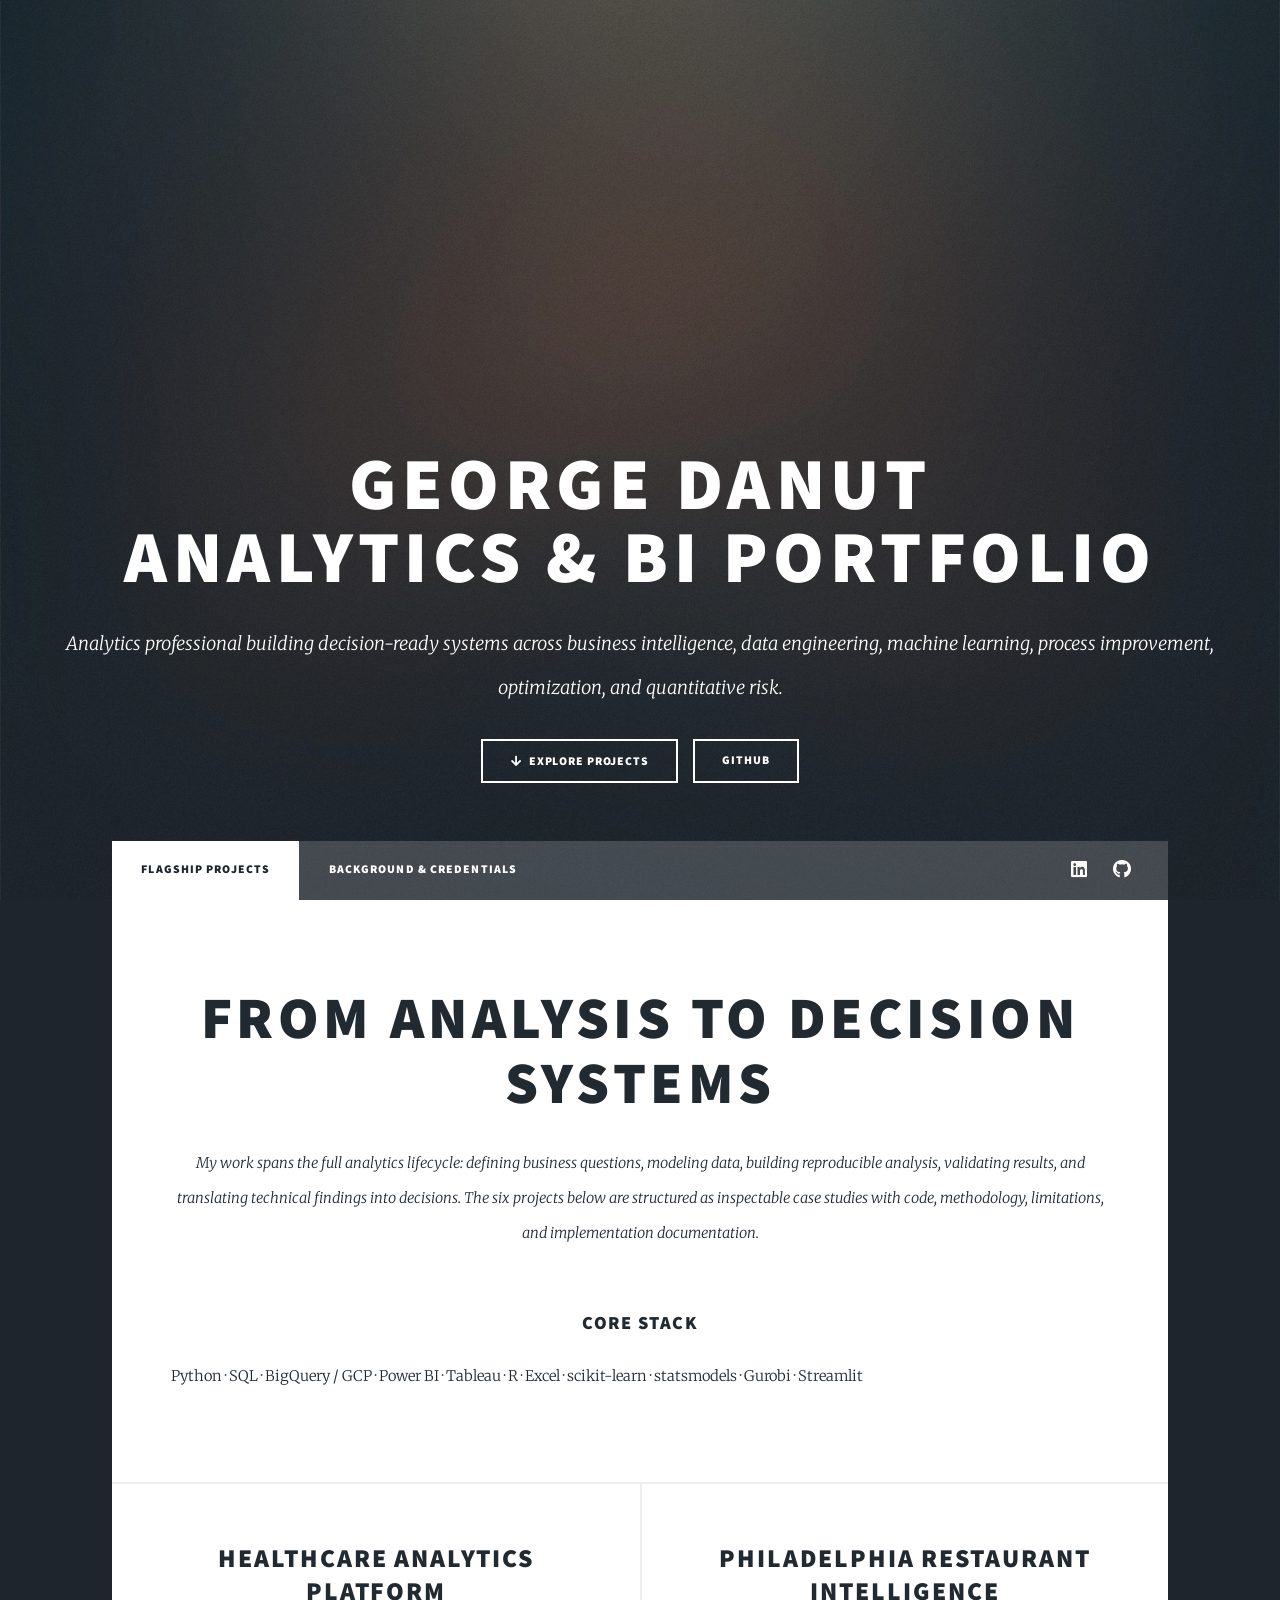
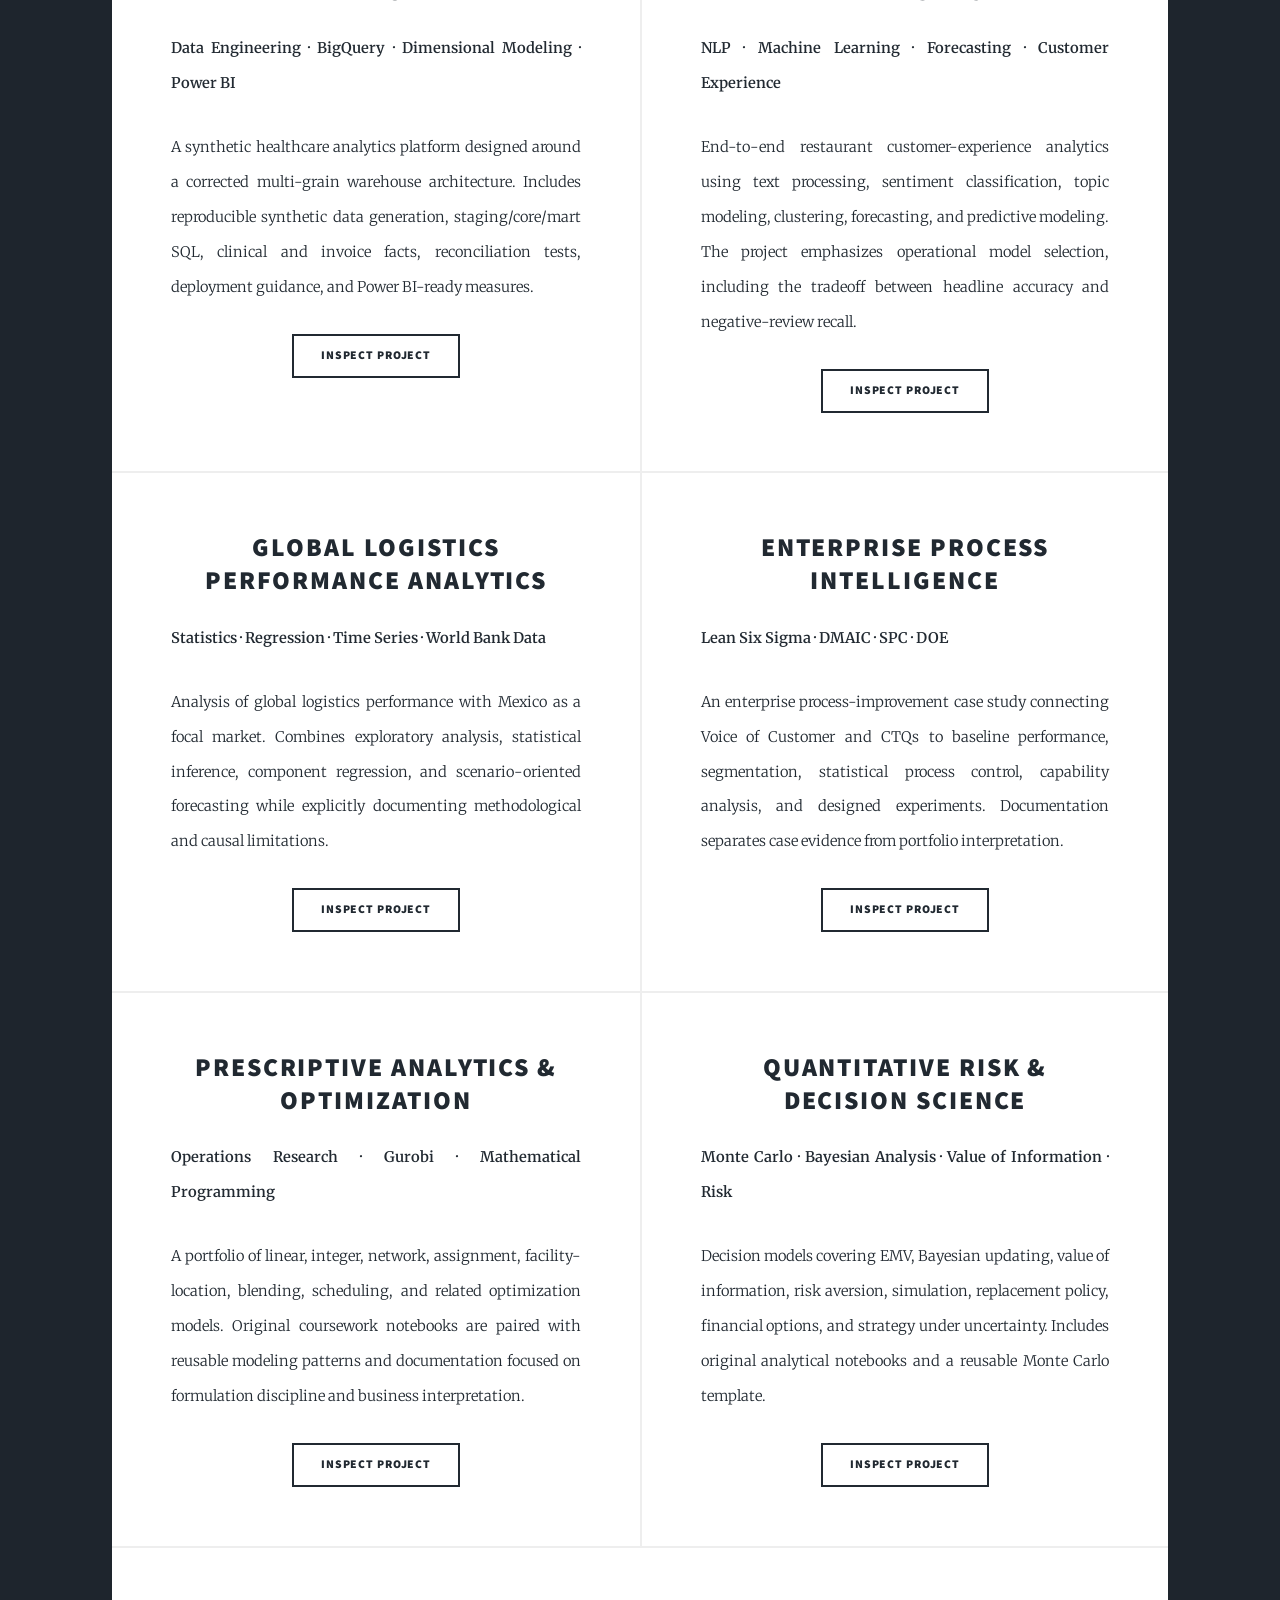
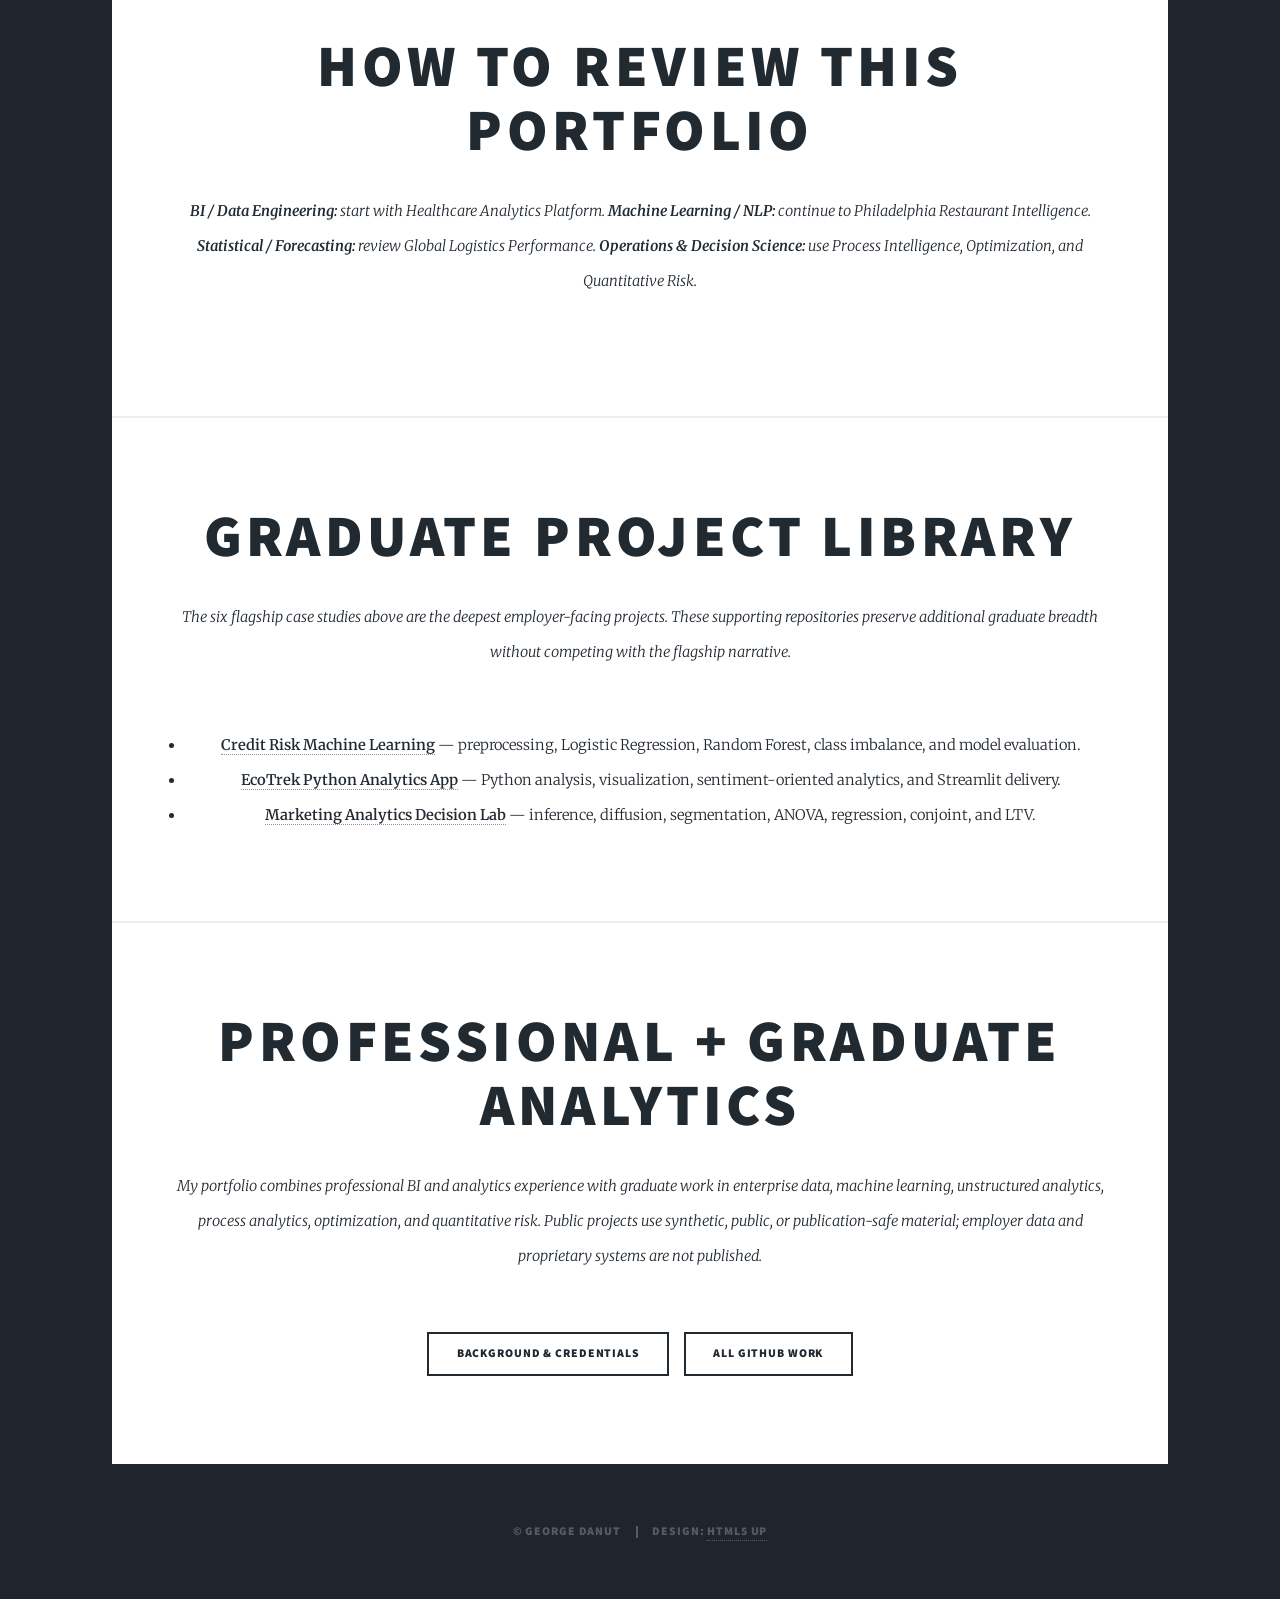
==== index.html @ 405d6ec8 "Add graduate project library" ====
<!DOCTYPE HTML>
<html>
<head>
<title>George Danut | Analytics & BI Portfolio</title>
<meta charset="utf-8" />
<meta name="viewport" content="width=device-width, initial-scale=1, user-scalable=no" />
<meta name="description" content="George Danut's analytics, business intelligence, machine learning, optimization, and decision science portfolio." />
<link rel="stylesheet" href="assets/css/main.css" />
<noscript><link rel="stylesheet" href="assets/css/noscript.css" /></noscript>
</head>
<body class="is-preload">
<div id="wrapper" class="fade-in">
<div id="intro">
<h1>George Danut<br />Analytics & BI Portfolio</h1>
<p>Analytics professional building decision-ready systems across business intelligence, data engineering, machine learning, process improvement, optimization, and quantitative risk.</p>
<ul class="actions">
<li><a href="#projects" class="button icon solid fa-arrow-down scrolly">Explore Projects</a></li>
<li><a href="https://github.com/Gdanut98" class="button">GitHub</a></li>
</ul>
</div>
<header id="header"><a href="index.html" class="logo">George Danut</a></header>
<nav id="nav">
<ul class="links">
<li class="active"><a href="index.html">Flagship Projects</a></li>
<li><a href="generic.html">Background & Credentials</a></li>
</ul>
<ul class="icons">
<li><a href="https://www.linkedin.com/in/george-danut/" class="icon brands alt fa-linkedin"><span class="label">LinkedIn</span></a></li>
<li><a href="https://github.com/Gdanut98" class="icon brands alt fa-github"><span class="label">GitHub</span></a></li>
</ul>
</nav>
<div id="main">
<article class="post featured">
<header class="major">
<h2>From Analysis to Decision Systems</h2>
<p>My work spans the full analytics lifecycle: defining business questions, modeling data, building reproducible analysis, validating results, and translating technical findings into decisions. The six projects below are structured as inspectable case studies with code, methodology, limitations, and implementation documentation.</p>
</header>
<h3>Core Stack</h3>
<p>Python · SQL · BigQuery / GCP · Power BI · Tableau · R · Excel · scikit-learn · statsmodels · Gurobi · Streamlit</p>
</article>
<section class="posts" id="projects">
<article>
<header><h2><a href="https://github.com/Gdanut98/healthcare-analytics-platform">Healthcare Analytics Platform</a></h2></header>
<p><strong>Data Engineering · BigQuery · Dimensional Modeling · Power BI</strong></p>
<p>A synthetic healthcare analytics platform designed around a corrected multi-grain warehouse architecture. Includes reproducible synthetic data generation, staging/core/mart SQL, clinical and invoice facts, reconciliation tests, deployment guidance, and Power BI-ready measures.</p>
<ul class="actions special"><li><a href="https://github.com/Gdanut98/healthcare-analytics-platform" class="button">Inspect Project</a></li></ul>
</article>
<article>
<header><h2><a href="https://github.com/Gdanut98/philadelphia-restaurant-intelligence">Philadelphia Restaurant Intelligence</a></h2></header>
<p><strong>NLP · Machine Learning · Forecasting · Customer Experience</strong></p>
<p>End-to-end restaurant customer-experience analytics using text processing, sentiment classification, topic modeling, clustering, forecasting, and predictive modeling. The project emphasizes operational model selection, including the tradeoff between headline accuracy and negative-review recall.</p>
<ul class="actions special"><li><a href="https://github.com/Gdanut98/philadelphia-restaurant-intelligence" class="button">Inspect Project</a></li></ul>
</article>
<article>
<header><h2><a href="https://github.com/Gdanut98/global-logistics-performance-analytics">Global Logistics Performance Analytics</a></h2></header>
<p><strong>Statistics · Regression · Time Series · World Bank Data</strong></p>
<p>Analysis of global logistics performance with Mexico as a focal market. Combines exploratory analysis, statistical inference, component regression, and scenario-oriented forecasting while explicitly documenting methodological and causal limitations.</p>
<ul class="actions special"><li><a href="https://github.com/Gdanut98/global-logistics-performance-analytics" class="button">Inspect Project</a></li></ul>
</article>
<article>
<header><h2><a href="https://github.com/Gdanut98/enterprise-process-intelligence">Enterprise Process Intelligence</a></h2></header>
<p><strong>Lean Six Sigma · DMAIC · SPC · DOE</strong></p>
<p>An enterprise process-improvement case study connecting Voice of Customer and CTQs to baseline performance, segmentation, statistical process control, capability analysis, and designed experiments. Documentation separates case evidence from portfolio interpretation.</p>
<ul class="actions special"><li><a href="https://github.com/Gdanut98/enterprise-process-intelligence" class="button">Inspect Project</a></li></ul>
</article>
<article>
<header><h2><a href="https://github.com/Gdanut98/prescriptive-analytics-optimization">Prescriptive Analytics & Optimization</a></h2></header>
<p><strong>Operations Research · Gurobi · Mathematical Programming</strong></p>
<p>A portfolio of linear, integer, network, assignment, facility-location, blending, scheduling, and related optimization models. Original coursework notebooks are paired with reusable modeling patterns and documentation focused on formulation discipline and business interpretation.</p>
<ul class="actions special"><li><a href="https://github.com/Gdanut98/prescriptive-analytics-optimization" class="button">Inspect Project</a></li></ul>
</article>
<article>
<header><h2><a href="https://github.com/Gdanut98/quantitative-risk-decision-science">Quantitative Risk & Decision Science</a></h2></header>
<p><strong>Monte Carlo · Bayesian Analysis · Value of Information · Risk</strong></p>
<p>Decision models covering EMV, Bayesian updating, value of information, risk aversion, simulation, replacement policy, financial options, and strategy under uncertainty. Includes original analytical notebooks and a reusable Monte Carlo template.</p>
<ul class="actions special"><li><a href="https://github.com/Gdanut98/quantitative-risk-decision-science" class="button">Inspect Project</a></li></ul>
</article>
</section>
<article class="post featured">
<header class="major"><h2>How to Review This Portfolio</h2>
<p><strong>BI / Data Engineering:</strong> start with Healthcare Analytics Platform. <strong>Machine Learning / NLP:</strong> continue to Philadelphia Restaurant Intelligence. <strong>Statistical / Forecasting:</strong> review Global Logistics Performance. <strong>Operations & Decision Science:</strong> use Process Intelligence, Optimization, and Quantitative Risk.</p></header>
</article>
<article class="post featured">
<header class="major"><h2>Graduate Project Library</h2>
<p>The six flagship case studies above are the deepest employer-facing projects. These supporting repositories preserve additional graduate breadth without competing with the flagship narrative.</p></header>
<ul>
<li><strong><a href="https://github.com/Gdanut98/credit-risk-machine-learning">Credit Risk Machine Learning</a></strong> — preprocessing, Logistic Regression, Random Forest, class imbalance, and model evaluation.</li>
<li><strong><a href="https://github.com/Gdanut98/ecotrek-python-analytics-app">EcoTrek Python Analytics App</a></strong> — Python analysis, visualization, sentiment-oriented analytics, and Streamlit delivery.</li>
<li><strong><a href="https://github.com/Gdanut98/marketing-analytics-decision-lab">Marketing Analytics Decision Lab</a></strong> — inference, diffusion, segmentation, ANOVA, regression, conjoint, and LTV.</li>
</ul>
</article>
<article class="post featured">
<header class="major"><h2>Professional + Graduate Analytics</h2>
<p>My portfolio combines professional BI and analytics experience with graduate work in enterprise data, machine learning, unstructured analytics, process analytics, optimization, and quantitative risk. Public projects use synthetic, public, or publication-safe material; employer data and proprietary systems are not published.</p></header>
<ul class="actions special">
<li><a href="generic.html" class="button">Background & Credentials</a></li>
<li><a href="https://github.com/Gdanut98" class="button">All GitHub Work</a></li>
</ul>
</article>
</div>
<div id="copyright"><ul><li>&copy; George Danut</li><li>Design: <a href="https://html5up.net">HTML5 UP</a></li></ul></div>
</div>
<script src="assets/js/jquery.min.js"></script>
<script src="assets/js/jquery.scrollex.min.js"></script>
<script src="assets/js/jquery.scrolly.min.js"></script>
<script src="assets/js/browser.min.js"></script>
<script src="assets/js/breakpoints.min.js"></script>
<script src="assets/js/util.js"></script>
<script src="assets/js/main.js"></script>
</body>
</html>
---- assets/css/main.css ----
@import url(fontawesome-all.min.css);
@import url("https://fonts.googleapis.com/css?family=Merriweather:300,700,300italic,700italic|Source+Sans+Pro:900");

/*
	Massively by HTML5 UP
	html5up.net | @ajlkn
	Free for personal and commercial use under the CCA 3.0 license (html5up.net/license)
*/

html, body, div, span, applet, object,
iframe, h1, h2, h3, h4, h5, h6, p, blockquote,
pre, a, abbr, acronym, address, big, cite,
code, del, dfn, em, img, ins, kbd, q, s, samp,
small, strike, strong, sub, sup, tt, var, b,
u, i, center, dl, dt, dd, ol, ul, li, fieldset,
form, label, legend, table, caption, tbody,
tfoot, thead, tr, th, td, article, aside,
canvas, details, embed, figure, figcaption,
footer, header, hgroup, menu, nav, output, ruby,
section, summary, time, mark, audio, video {
	margin: 0;
	padding: 0;
	border: 0;
	font-size: 100%;
	font: inherit;
	vertical-align: baseline;}

article, aside, details, figcaption, figure,
footer, header, hgroup, menu, nav, section {
	display: block;}

body {
	line-height: 1;
}

ol, ul {
	list-style: none;
}

blockquote, q {
	quotes: none;
}

	blockquote:before, blockquote:after, q:before, q:after {
		content: '';
		content: none;
	}

table {
	border-collapse: collapse;
	border-spacing: 0;
}

body {
	-webkit-text-size-adjust: none;
}

mark {
	background-color: transparent;
	color: inherit;
}

input::-moz-focus-inner {
	border: 0;
	padding: 0;
}

input, select, textarea {
	-moz-appearance: none;
	-webkit-appearance: none;
	-ms-appearance: none;
	appearance: none;
}

/* Basic */

	@-ms-viewport {
		width: device-width;
	}

	body {
		-ms-overflow-style: scrollbar;
	}

	@media screen and (max-width: 480px) {

		html, body {
			min-width: 320px;
		}

	}

	html {
		box-sizing: border-box;
	}

	*, *:before, *:after {
		box-sizing: inherit;
	}

	body {
		background-color: #1e252d;
	}

		body.is-preload *, body.is-preload *:before, body.is-preload *:after {
			-moz-animation: none !important;
			-webkit-animation: none !important;
			-ms-animation: none !important;
			animation: none !important;
			-moz-transition: none !important;
			-webkit-transition: none !important;
			-ms-transition: none !important;
			transition: none !important;
		}

/* Type */

	html {
		font-size: 16pt;
	}

		@media screen and (max-width: 1680px) {

			html {
				font-size: 12pt;
			}

		}

		@media screen and (max-width: 1280px) {

			html {
				font-size: 11pt;
			}

		}

		@media screen and (max-width: 360px) {

			html {
				font-size: 10pt;
			}

		}

	body {
		color: #212931;
	}

	body, input, select, textarea {
		font-family: "Merriweather", Georgia, serif;
		font-weight: 300;
		font-size: 1rem;
		line-height: 2.375;
	}

	a {
		-moz-transition: color 0.2s ease-in-out, background-color 0.2s ease-in-out, border-color 0.2s ease-in-out, box-shadow 0.2s ease-in-out;
		-webkit-transition: color 0.2s ease-in-out, background-color 0.2s ease-in-out, border-color 0.2s ease-in-out, box-shadow 0.2s ease-in-out;
		-ms-transition: color 0.2s ease-in-out, background-color 0.2s ease-in-out, border-color 0.2s ease-in-out, box-shadow 0.2s ease-in-out;
		transition: color 0.2s ease-in-out, background-color 0.2s ease-in-out, border-color 0.2s ease-in-out, box-shadow 0.2s ease-in-out;
		border-bottom: dotted 1px;
		text-decoration: none;
	}

		a:hover {
			border-bottom-color: transparent;
		}

	strong, b {
		font-weight: 600;
	}

	em, i {
		font-style: italic;
	}

	p {
		text-align: justify;
		margin: 0 0 2rem 0;
	}

	h1, h2, h3, h4, h5, h6 {
		font-family: "Source Sans Pro", Helvetica, sans-serif;
		font-weight: 900;
		line-height: 1.5;
		letter-spacing: 0.075em;
		text-transform: uppercase;
		margin: 0 0 1rem 0;
	}

		h1 a, h2 a, h3 a, h4 a, h5 a, h6 a {
			border-bottom: 0;
			color: inherit;
			text-decoration: none;
		}

	h1 {
		font-size: 4rem;
		line-height: 1.1;
		margin: 0 0 2rem 0;
	}

	h2 {
		font-size: 1.75rem;
		line-height: 1.3;
		margin: 0 0 1.5rem 0;
	}

	h3 {
		font-size: 1.25rem;
		margin: 0 0 1.5rem 0;
	}

	h4 {
		font-size: 1rem;
	}

	h5 {
		font-size: 0.9rem;
	}

	h6 {
		font-size: 0.8rem;
	}

	sub {
		font-size: 0.8rem;
		position: relative;
		top: 0.5rem;
	}

	sup {
		font-size: 0.8rem;
		position: relative;
		top: -0.5rem;
	}

	blockquote {
		border-left: solid 4px;
		font-style: italic;
		margin: 0 0 2rem 0;
		padding: 0.5rem 0 0.5rem 2rem;
	}

	code {
		border: solid 2px;
		font-family: "Courier New", monospace;
		font-size: 0.9rem;
		margin: 0 0.25rem;
		padding: 0.25rem 0.65rem;
	}

	pre {
		-webkit-overflow-scrolling: touch;
		font-family: "Courier New", monospace;
		font-size: 0.9rem;
		margin: 0 0 2rem 0;
	}

		pre code {
			display: block;
			line-height: 1.75;
			padding: 1rem 1.5rem;
			overflow-x: auto;
		}

	hr {
		border: 0;
		border-bottom: solid 2px;
		margin: 3rem 0;
	}

		hr.major {
			margin: 5rem 0;
		}

	.align-left {
		text-align: left;
	}

	.align-center {
		text-align: center;
	}

	.align-right {
		text-align: right;
	}

	input, select, textarea {
		color: #212931;
	}

	a {
		color: #212931;
		border-bottom-color: rgba(33, 41, 49, 0.5);
	}

		a:hover {
			border-bottom-color: transparent;
			color: #18bfef !important;
		}

	strong, b {
		color: #212931;
	}

	h1, h2, h3, h4, h5, h6 {
		color: #212931;
	}

	blockquote {
		border-left-color: #eeeeee;
	}

	code {
		background: rgba(220, 220, 220, 0.25);
		border-color: #eeeeee;
	}

	hr {
		border-bottom-color: #eeeeee;
	}

/* Row */

	.row {
		display: flex;
		flex-wrap: wrap;
		box-sizing: border-box;
		align-items: stretch;
	}

		.row > * {
			box-sizing: border-box;
		}

		.row.gtr-uniform > * > :last-child {
			margin-bottom: 0;
		}

		.row.aln-left {
			justify-content: flex-start;
		}

		.row.aln-center {
			justify-content: center;
		}

		.row.aln-right {
			justify-content: flex-end;
		}

		.row.aln-top {
			align-items: flex-start;
		}

		.row.aln-middle {
			align-items: center;
		}

		.row.aln-bottom {
			align-items: flex-end;
		}

		.row > .imp {
			order: -1;
		}

		.row > .col-1 {
			width: 8.33333%;
		}

		.row > .off-1 {
			margin-left: 8.33333%;
		}

		.row > .col-2 {
			width: 16.66667%;
		}

		.row > .off-2 {
			margin-left: 16.66667%;
		}

		.row > .col-3 {
			width: 25%;
		}

		.row > .off-3 {
			margin-left: 25%;
		}

		.row > .col-4 {
			width: 33.33333%;
		}

		.row > .off-4 {
			margin-left: 33.33333%;
		}

		.row > .col-5 {
			width: 41.66667%;
		}

		.row > .off-5 {
			margin-left: 41.66667%;
		}

		.row > .col-6 {
			width: 50%;
		}

		.row > .off-6 {
			margin-left: 50%;
		}

		.row > .col-7 {
			width: 58.33333%;
		}

		.row > .off-7 {
			margin-left: 58.33333%;
		}

		.row > .col-8 {
			width: 66.66667%;
		}

		.row > .off-8 {
			margin-left: 66.66667%;
		}

		.row > .col-9 {
			width: 75%;
		}

		.row > .off-9 {
			margin-left: 75%;
		}

		.row > .col-10 {
			width: 83.33333%;
		}

		.row > .off-10 {
			margin-left: 83.33333%;
		}

		.row > .col-11 {
			width: 91.66667%;
		}

		.row > .off-11 {
			margin-left: 91.66667%;
		}

		.row > .col-12 {
			width: 100%;
		}

		.row > .off-12 {
			margin-left: 100%;
		}

		.row.gtr-0 {
			margin-top: 0;
			margin-left: 0rem;
		}

			.row.gtr-0 > * {
				padding: 0 0 0 0rem;
			}

			.row.gtr-0.gtr-uniform {
				margin-top: 0rem;
			}

				.row.gtr-0.gtr-uniform > * {
					padding-top: 0rem;
				}

		.row.gtr-25 {
			margin-top: 0;
			margin-left: -0.375rem;
		}

			.row.gtr-25 > * {
				padding: 0 0 0 0.375rem;
			}

			.row.gtr-25.gtr-uniform {
				margin-top: -0.375rem;
			}

				.row.gtr-25.gtr-uniform > * {
					padding-top: 0.375rem;
				}

		.row.gtr-50 {
			margin-top: 0;
			margin-left: -0.75rem;
		}

			.row.gtr-50 > * {
				padding: 0 0 0 0.75rem;
			}

			.row.gtr-50.gtr-uniform {
				margin-top: -0.75rem;
			}

				.row.gtr-50.gtr-uniform > * {
					padding-top: 0.75rem;
				}

		.row {
			margin-top: 0;
			margin-left: -1.5rem;
		}

			.row > * {
				padding: 0 0 0 1.5rem;
			}

			.row.gtr-uniform {
				margin-top: -1.5rem;
			}

				.row.gtr-uniform > * {
					padding-top: 1.5rem;
				}

		.row.gtr-150 {
			margin-top: 0;
			margin-left: -2.25rem;
		}

			.row.gtr-150 > * {
				padding: 0 0 0 2.25rem;
			}

			.row.gtr-150.gtr-uniform {
				margin-top: -2.25rem;
			}

				.row.gtr-150.gtr-uniform > * {
					padding-top: 2.25rem;
				}

		.row.gtr-200 {
			margin-top: 0;
			margin-left: -3rem;
		}

			.row.gtr-200 > * {
				padding: 0 0 0 3rem;
			}

			.row.gtr-200.gtr-uniform {
				margin-top: -3rem;
			}

				.row.gtr-200.gtr-uniform > * {
					padding-top: 3rem;
				}

		@media screen and (max-width: 1680px) {

			.row {
				display: flex;
				flex-wrap: wrap;
				box-sizing: border-box;
				align-items: stretch;
			}

				.row > * {
					box-sizing: border-box;
				}

				.row.gtr-uniform > * > :last-child {
					margin-bottom: 0;
				}

				.row.aln-left {
					justify-content: flex-start;
				}

				.row.aln-center {
					justify-content: center;
				}

				.row.aln-right {
					justify-content: flex-end;
				}

				.row.aln-top {
					align-items: flex-start;
				}

				.row.aln-middle {
					align-items: center;
				}

				.row.aln-bottom {
					align-items: flex-end;
				}

				.row > .imp-xlarge {
					order: -1;
				}

				.row > .col-1-xlarge {
					width: 8.33333%;
				}

				.row > .off-1-xlarge {
					margin-left: 8.33333%;
				}

				.row > .col-2-xlarge {
					width: 16.66667%;
				}

				.row > .off-2-xlarge {
					margin-left: 16.66667%;
				}

				.row > .col-3-xlarge {
					width: 25%;
				}

				.row > .off-3-xlarge {
					margin-left: 25%;
				}

				.row > .col-4-xlarge {
					width: 33.33333%;
				}

				.row > .off-4-xlarge {
					margin-left: 33.33333%;
				}

				.row > .col-5-xlarge {
					width: 41.66667%;
				}

				.row > .off-5-xlarge {
					margin-left: 41.66667%;
				}

				.row > .col-6-xlarge {
					width: 50%;
				}

				.row > .off-6-xlarge {
					margin-left: 50%;
				}

				.row > .col-7-xlarge {
					width: 58.33333%;
				}

				.row > .off-7-xlarge {
					margin-left: 58.33333%;
				}

				.row > .col-8-xlarge {
					width: 66.66667%;
				}

				.row > .off-8-xlarge {
					margin-left: 66.66667%;
				}

				.row > .col-9-xlarge {
					width: 75%;
				}

				.row > .off-9-xlarge {
					margin-left: 75%;
				}

				.row > .col-10-xlarge {
					width: 83.33333%;
				}

				.row > .off-10-xlarge {
					margin-left: 83.33333%;
				}

				.row > .col-11-xlarge {
					width: 91.66667%;
				}

				.row > .off-11-xlarge {
					margin-left: 91.66667%;
				}

				.row > .col-12-xlarge {
					width: 100%;
				}

				.row > .off-12-xlarge {
					margin-left: 100%;
				}

				.row.gtr-0 {
					margin-top: 0;
					margin-left: 0rem;
				}

					.row.gtr-0 > * {
						padding: 0 0 0 0rem;
					}

					.row.gtr-0.gtr-uniform {
						margin-top: 0rem;
					}

						.row.gtr-0.gtr-uniform > * {
							padding-top: 0rem;
						}

				.row.gtr-25 {
					margin-top: 0;
					margin-left: -0.375rem;
				}

					.row.gtr-25 > * {
						padding: 0 0 0 0.375rem;
					}

					.row.gtr-25.gtr-uniform {
						margin-top: -0.375rem;
					}

						.row.gtr-25.gtr-uniform > * {
							padding-top: 0.375rem;
						}

				.row.gtr-50 {
					margin-top: 0;
					margin-left: -0.75rem;
				}

					.row.gtr-50 > * {
						padding: 0 0 0 0.75rem;
					}

					.row.gtr-50.gtr-uniform {
						margin-top: -0.75rem;
					}

						.row.gtr-50.gtr-uniform > * {
							padding-top: 0.75rem;
						}

				.row {
					margin-top: 0;
					margin-left: -1.5rem;
				}

					.row > * {
						padding: 0 0 0 1.5rem;
					}

					.row.gtr-uniform {
						margin-top: -1.5rem;
					}

						.row.gtr-uniform > * {
							padding-top: 1.5rem;
						}

				.row.gtr-150 {
					margin-top: 0;
					margin-left: -2.25rem;
				}

					.row.gtr-150 > * {
						padding: 0 0 0 2.25rem;
					}

					.row.gtr-150.gtr-uniform {
						margin-top: -2.25rem;
					}

						.row.gtr-150.gtr-uniform > * {
							padding-top: 2.25rem;
						}

				.row.gtr-200 {
					margin-top: 0;
					margin-left: -3rem;
				}

					.row.gtr-200 > * {
						padding: 0 0 0 3rem;
					}

					.row.gtr-200.gtr-uniform {
						margin-top: -3rem;
					}

						.row.gtr-200.gtr-uniform > * {
							padding-top: 3rem;
						}

		}

		@media screen and (max-width: 1280px) {

			.row {
				display: flex;
				flex-wrap: wrap;
				box-sizing: border-box;
				align-items: stretch;
			}

				.row > * {
					box-sizing: border-box;
				}

				.row.gtr-uniform > * > :last-child {
					margin-bottom: 0;
				}

				.row.aln-left {
					justify-content: flex-start;
				}

				.row.aln-center {
					justify-content: center;
				}

				.row.aln-right {
					justify-content: flex-end;
				}

				.row.aln-top {
					align-items: flex-start;
				}

				.row.aln-middle {
					align-items: center;
				}

				.row.aln-bottom {
					align-items: flex-end;
				}

				.row > .imp-large {
					order: -1;
				}

				.row > .col-1-large {
					width: 8.33333%;
				}

				.row > .off-1-large {
					margin-left: 8.33333%;
				}

				.row > .col-2-large {
					width: 16.66667%;
				}

				.row > .off-2-large {
					margin-left: 16.66667%;
				}

				.row > .col-3-large {
					width: 25%;
				}

				.row > .off-3-large {
					margin-left: 25%;
				}

				.row > .col-4-large {
					width: 33.33333%;
				}

				.row > .off-4-large {
					margin-left: 33.33333%;
				}

				.row > .col-5-large {
					width: 41.66667%;
				}

				.row > .off-5-large {
					margin-left: 41.66667%;
				}

				.row > .col-6-large {
					width: 50%;
				}

				.row > .off-6-large {
					margin-left: 50%;
				}

				.row > .col-7-large {
					width: 58.33333%;
				}

				.row > .off-7-large {
					margin-left: 58.33333%;
				}

				.row > .col-8-large {
					width: 66.66667%;
				}

				.row > .off-8-large {
					margin-left: 66.66667%;
				}

				.row > .col-9-large {
					width: 75%;
				}

				.row > .off-9-large {
					margin-left: 75%;
				}

				.row > .col-10-large {
					width: 83.33333%;
				}

				.row > .off-10-large {
					margin-left: 83.33333%;
				}

				.row > .col-11-large {
					width: 91.66667%;
				}

				.row > .off-11-large {
					margin-left: 91.66667%;
				}

				.row > .col-12-large {
					width: 100%;
				}

				.row > .off-12-large {
					margin-left: 100%;
				}

				.row.gtr-0 {
					margin-top: 0;
					margin-left: 0rem;
				}

					.row.gtr-0 > * {
						padding: 0 0 0 0rem;
					}

					.row.gtr-0.gtr-uniform {
						margin-top: 0rem;
					}

						.row.gtr-0.gtr-uniform > * {
							padding-top: 0rem;
						}

				.row.gtr-25 {
					margin-top: 0;
					margin-left: -0.375rem;
				}

					.row.gtr-25 > * {
						padding: 0 0 0 0.375rem;
					}

					.row.gtr-25.gtr-uniform {
						margin-top: -0.375rem;
					}

						.row.gtr-25.gtr-uniform > * {
							padding-top: 0.375rem;
						}

				.row.gtr-50 {
					margin-top: 0;
					margin-left: -0.75rem;
				}

					.row.gtr-50 > * {
						padding: 0 0 0 0.75rem;
					}

					.row.gtr-50.gtr-uniform {
						margin-top: -0.75rem;
					}

						.row.gtr-50.gtr-uniform > * {
							padding-top: 0.75rem;
						}

				.row {
					margin-top: 0;
					margin-left: -1.5rem;
				}

					.row > * {
						padding: 0 0 0 1.5rem;
					}

					.row.gtr-uniform {
						margin-top: -1.5rem;
					}

						.row.gtr-uniform > * {
							padding-top: 1.5rem;
						}

				.row.gtr-150 {
					margin-top: 0;
					margin-left: -2.25rem;
				}

					.row.gtr-150 > * {
						padding: 0 0 0 2.25rem;
					}

					.row.gtr-150.gtr-uniform {
						margin-top: -2.25rem;
					}

						.row.gtr-150.gtr-uniform > * {
							padding-top: 2.25rem;
						}

				.row.gtr-200 {
					margin-top: 0;
					margin-left: -3rem;
				}

					.row.gtr-200 > * {
						padding: 0 0 0 3rem;
					}

					.row.gtr-200.gtr-uniform {
						margin-top: -3rem;
					}

						.row.gtr-200.gtr-uniform > * {
							padding-top: 3rem;
						}

		}

		@media screen and (max-width: 980px) {

			.row {
				display: flex;
				flex-wrap: wrap;
				box-sizing: border-box;
				align-items: stretch;
			}

				.row > * {
					box-sizing: border-box;
				}

				.row.gtr-uniform > * > :last-child {
					margin-bottom: 0;
				}

				.row.aln-left {
					justify-content: flex-start;
				}

				.row.aln-center {
					justify-content: center;
				}

				.row.aln-right {
					justify-content: flex-end;
				}

				.row.aln-top {
					align-items: flex-start;
				}

				.row.aln-middle {
					align-items: center;
				}

				.row.aln-bottom {
					align-items: flex-end;
				}

				.row > .imp-medium {
					order: -1;
				}

				.row > .col-1-medium {
					width: 8.33333%;
				}

				.row > .off-1-medium {
					margin-left: 8.33333%;
				}

				.row > .col-2-medium {
					width: 16.66667%;
				}

				.row > .off-2-medium {
					margin-left: 16.66667%;
				}

				.row > .col-3-medium {
					width: 25%;
				}

				.row > .off-3-medium {
					margin-left: 25%;
				}

				.row > .col-4-medium {
					width: 33.33333%;
				}

				.row > .off-4-medium {
					margin-left: 33.33333%;
				}

				.row > .col-5-medium {
					width: 41.66667%;
				}

				.row > .off-5-medium {
					margin-left: 41.66667%;
				}

				.row > .col-6-medium {
					width: 50%;
				}

				.row > .off-6-medium {
					margin-left: 50%;
				}

				.row > .col-7-medium {
					width: 58.33333%;
				}

				.row > .off-7-medium {
					margin-left: 58.33333%;
				}

				.row > .col-8-medium {
					width: 66.66667%;
				}

				.row > .off-8-medium {
					margin-left: 66.66667%;
				}

				.row > .col-9-medium {
					width: 75%;
				}

				.row > .off-9-medium {
					margin-left: 75%;
				}

				.row > .col-10-medium {
					width: 83.33333%;
				}

				.row > .off-10-medium {
					margin-left: 83.33333%;
				}

				.row > .col-11-medium {
					width: 91.66667%;
				}

				.row > .off-11-medium {
					margin-left: 91.66667%;
				}

				.row > .col-12-medium {
					width: 100%;
				}

				.row > .off-12-medium {
					margin-left: 100%;
				}

				.row.gtr-0 {
					margin-top: 0;
					margin-left: 0rem;
				}

					.row.gtr-0 > * {
						padding: 0 0 0 0rem;
					}

					.row.gtr-0.gtr-uniform {
						margin-top: 0rem;
					}

						.row.gtr-0.gtr-uniform > * {
							padding-top: 0rem;
						}

				.row.gtr-25 {
					margin-top: 0;
					margin-left: -0.375rem;
				}

					.row.gtr-25 > * {
						padding: 0 0 0 0.375rem;
					}

					.row.gtr-25.gtr-uniform {
						margin-top: -0.375rem;
					}

						.row.gtr-25.gtr-uniform > * {
							padding-top: 0.375rem;
						}

				.row.gtr-50 {
					margin-top: 0;
					margin-left: -0.75rem;
				}

					.row.gtr-50 > * {
						padding: 0 0 0 0.75rem;
					}

					.row.gtr-50.gtr-uniform {
						margin-top: -0.75rem;
					}

						.row.gtr-50.gtr-uniform > * {
							padding-top: 0.75rem;
						}

				.row {
					margin-top: 0;
					margin-left: -1.5rem;
				}

					.row > * {
						padding: 0 0 0 1.5rem;
					}

					.row.gtr-uniform {
						margin-top: -1.5rem;
					}

						.row.gtr-uniform > * {
							padding-top: 1.5rem;
						}

				.row.gtr-150 {
					margin-top: 0;
					margin-left: -2.25rem;
				}

					.row.gtr-150 > * {
						padding: 0 0 0 2.25rem;
					}

					.row.gtr-150.gtr-uniform {
						margin-top: -2.25rem;
					}

						.row.gtr-150.gtr-uniform > * {
							padding-top: 2.25rem;
						}

				.row.gtr-200 {
					margin-top: 0;
					margin-left: -3rem;
				}

					.row.gtr-200 > * {
						padding: 0 0 0 3rem;
					}

					.row.gtr-200.gtr-uniform {
						margin-top: -3rem;
					}

						.row.gtr-200.gtr-uniform > * {
							padding-top: 3rem;
						}

		}

		@media screen and (max-width: 736px) {

			.row {
				display: flex;
				flex-wrap: wrap;
				box-sizing: border-box;
				align-items: stretch;
			}

				.row > * {
					box-sizing: border-box;
				}

				.row.gtr-uniform > * > :last-child {
					margin-bottom: 0;
				}

				.row.aln-left {
					justify-content: flex-start;
				}

				.row.aln-center {
					justify-content: center;
				}

				.row.aln-right {
					justify-content: flex-end;
				}

				.row.aln-top {
					align-items: flex-start;
				}

				.row.aln-middle {
					align-items: center;
				}

				.row.aln-bottom {
					align-items: flex-end;
				}

				.row > .imp-small {
					order: -1;
				}

				.row > .col-1-small {
					width: 8.33333%;
				}

				.row > .off-1-small {
					margin-left: 8.33333%;
				}

				.row > .col-2-small {
					width: 16.66667%;
				}

				.row > .off-2-small {
					margin-left: 16.66667%;
				}

				.row > .col-3-small {
					width: 25%;
				}

				.row > .off-3-small {
					margin-left: 25%;
				}

				.row > .col-4-small {
					width: 33.33333%;
				}

				.row > .off-4-small {
					margin-left: 33.33333%;
				}

				.row > .col-5-small {
					width: 41.66667%;
				}

				.row > .off-5-small {
					margin-left: 41.66667%;
				}

				.row > .col-6-small {
					width: 50%;
				}

				.row > .off-6-small {
					margin-left: 50%;
				}

				.row > .col-7-small {
					width: 58.33333%;
				}

				.row > .off-7-small {
					margin-left: 58.33333%;
				}

				.row > .col-8-small {
					width: 66.66667%;
				}

				.row > .off-8-small {
					margin-left: 66.66667%;
				}

				.row > .col-9-small {
					width: 75%;
				}

				.row > .off-9-small {
					margin-left: 75%;
				}

				.row > .col-10-small {
					width: 83.33333%;
				}

				.row > .off-10-small {
					margin-left: 83.33333%;
				}

				.row > .col-11-small {
					width: 91.66667%;
				}

				.row > .off-11-small {
					margin-left: 91.66667%;
				}

				.row > .col-12-small {
					width: 100%;
				}

				.row > .off-12-small {
					margin-left: 100%;
				}

				.row.gtr-0 {
					margin-top: 0;
					margin-left: 0rem;
				}

					.row.gtr-0 > * {
						padding: 0 0 0 0rem;
					}

					.row.gtr-0.gtr-uniform {
						margin-top: 0rem;
					}

						.row.gtr-0.gtr-uniform > * {
							padding-top: 0rem;
						}

				.row.gtr-25 {
					margin-top: 0;
					margin-left: -0.375rem;
				}

					.row.gtr-25 > * {
						padding: 0 0 0 0.375rem;
					}

					.row.gtr-25.gtr-uniform {
						margin-top: -0.375rem;
					}

						.row.gtr-25.gtr-uniform > * {
							padding-top: 0.375rem;
						}

				.row.gtr-50 {
					margin-top: 0;
					margin-left: -0.75rem;
				}

					.row.gtr-50 > * {
						padding: 0 0 0 0.75rem;
					}

					.row.gtr-50.gtr-uniform {
						margin-top: -0.75rem;
					}

						.row.gtr-50.gtr-uniform > * {
							padding-top: 0.75rem;
						}

				.row {
					margin-top: 0;
					margin-left: -1.5rem;
				}

					.row > * {
						padding: 0 0 0 1.5rem;
					}

					.row.gtr-uniform {
						margin-top: -1.5rem;
					}

						.row.gtr-uniform > * {
							padding-top: 1.5rem;
						}

				.row.gtr-150 {
					margin-top: 0;
					margin-left: -2.25rem;
				}

					.row.gtr-150 > * {
						padding: 0 0 0 2.25rem;
					}

					.row.gtr-150.gtr-uniform {
						margin-top: -2.25rem;
					}

						.row.gtr-150.gtr-uniform > * {
							padding-top: 2.25rem;
						}

				.row.gtr-200 {
					margin-top: 0;
					margin-left: -3rem;
				}

					.row.gtr-200 > * {
						padding: 0 0 0 3rem;
					}

					.row.gtr-200.gtr-uniform {
						margin-top: -3rem;
					}

						.row.gtr-200.gtr-uniform > * {
							padding-top: 3rem;
						}

		}

		@media screen and (max-width: 480px) {

			.row {
				display: flex;
				flex-wrap: wrap;
				box-sizing: border-box;
				align-items: stretch;
			}

				.row > * {
					box-sizing: border-box;
				}

				.row.gtr-uniform > * > :last-child {
					margin-bottom: 0;
				}

				.row.aln-left {
					justify-content: flex-start;
				}

				.row.aln-center {
					justify-content: center;
				}

				.row.aln-right {
					justify-content: flex-end;
				}

				.row.aln-top {
					align-items: flex-start;
				}

				.row.aln-middle {
					align-items: center;
				}

				.row.aln-bottom {
					align-items: flex-end;
				}

				.row > .imp-xsmall {
					order: -1;
				}

				.row > .col-1-xsmall {
					width: 8.33333%;
				}

				.row > .off-1-xsmall {
					margin-left: 8.33333%;
				}

				.row > .col-2-xsmall {
					width: 16.66667%;
				}

				.row > .off-2-xsmall {
					margin-left: 16.66667%;
				}

				.row > .col-3-xsmall {
					width: 25%;
				}

				.row > .off-3-xsmall {
					margin-left: 25%;
				}

				.row > .col-4-xsmall {
					width: 33.33333%;
				}

				.row > .off-4-xsmall {
					margin-left: 33.33333%;
				}

				.row > .col-5-xsmall {
					width: 41.66667%;
				}

				.row > .off-5-xsmall {
					margin-left: 41.66667%;
				}

				.row > .col-6-xsmall {
					width: 50%;
				}

				.row > .off-6-xsmall {
					margin-left: 50%;
				}

				.row > .col-7-xsmall {
					width: 58.33333%;
				}

				.row > .off-7-xsmall {
					margin-left: 58.33333%;
				}

				.row > .col-8-xsmall {
					width: 66.66667%;
				}

				.row > .off-8-xsmall {
					margin-left: 66.66667%;
				}

				.row > .col-9-xsmall {
					width: 75%;
				}

				.row > .off-9-xsmall {
					margin-left: 75%;
				}

				.row > .col-10-xsmall {
					width: 83.33333%;
				}

				.row > .off-10-xsmall {
					margin-left: 83.33333%;
				}

				.row > .col-11-xsmall {
					width: 91.66667%;
				}

				.row > .off-11-xsmall {
					margin-left: 91.66667%;
				}

				.row > .col-12-xsmall {
					width: 100%;
				}

				.row > .off-12-xsmall {
					margin-left: 100%;
				}

				.row.gtr-0 {
					margin-top: 0;
					margin-left: 0rem;
				}

					.row.gtr-0 > * {
						padding: 0 0 0 0rem;
					}

					.row.gtr-0.gtr-uniform {
						margin-top: 0rem;
					}

						.row.gtr-0.gtr-uniform > * {
							padding-top: 0rem;
						}

				.row.gtr-25 {
					margin-top: 0;
					margin-left: -0.375rem;
				}

					.row.gtr-25 > * {
						padding: 0 0 0 0.375rem;
					}

					.row.gtr-25.gtr-uniform {
						margin-top: -0.375rem;
					}

						.row.gtr-25.gtr-uniform > * {
							padding-top: 0.375rem;
						}

				.row.gtr-50 {
					margin-top: 0;
					margin-left: -0.75rem;
				}

					.row.gtr-50 > * {
						padding: 0 0 0 0.75rem;
					}

					.row.gtr-50.gtr-uniform {
						margin-top: -0.75rem;
					}

						.row.gtr-50.gtr-uniform > * {
							padding-top: 0.75rem;
						}

				.row {
					margin-top: 0;
					margin-left: -1.5rem;
				}

					.row > * {
						padding: 0 0 0 1.5rem;
					}

					.row.gtr-uniform {
						margin-top: -1.5rem;
					}

						.row.gtr-uniform > * {
							padding-top: 1.5rem;
						}

				.row.gtr-150 {
					margin-top: 0;
					margin-left: -2.25rem;
				}

					.row.gtr-150 > * {
						padding: 0 0 0 2.25rem;
					}

					.row.gtr-150.gtr-uniform {
						margin-top: -2.25rem;
					}

						.row.gtr-150.gtr-uniform > * {
							padding-top: 2.25rem;
						}

				.row.gtr-200 {
					margin-top: 0;
					margin-left: -3rem;
				}

					.row.gtr-200 > * {
						padding: 0 0 0 3rem;
					}

					.row.gtr-200.gtr-uniform {
						margin-top: -3rem;
					}

						.row.gtr-200.gtr-uniform > * {
							padding-top: 3rem;
						}

		}

		@media screen and (max-width: 360px) {

			.row {
				display: flex;
				flex-wrap: wrap;
				box-sizing: border-box;
				align-items: stretch;
			}

				.row > * {
					box-sizing: border-box;
				}

				.row.gtr-uniform > * > :last-child {
					margin-bottom: 0;
				}

				.row.aln-left {
					justify-content: flex-start;
				}

				.row.aln-center {
					justify-content: center;
				}

				.row.aln-right {
					justify-content: flex-end;
				}

				.row.aln-top {
					align-items: flex-start;
				}

				.row.aln-middle {
					align-items: center;
				}

				.row.aln-bottom {
					align-items: flex-end;
				}

				.row > .imp-xxsmall {
					order: -1;
				}

				.row > .col-1-xxsmall {
					width: 8.33333%;
				}

				.row > .off-1-xxsmall {
					margin-left: 8.33333%;
				}

				.row > .col-2-xxsmall {
					width: 16.66667%;
				}

				.row > .off-2-xxsmall {
					margin-left: 16.66667%;
				}

				.row > .col-3-xxsmall {
					width: 25%;
				}

				.row > .off-3-xxsmall {
					margin-left: 25%;
				}

				.row > .col-4-xxsmall {
					width: 33.33333%;
				}

				.row > .off-4-xxsmall {
					margin-left: 33.33333%;
				}

				.row > .col-5-xxsmall {
					width: 41.66667%;
				}

				.row > .off-5-xxsmall {
					margin-left: 41.66667%;
				}

				.row > .col-6-xxsmall {
					width: 50%;
				}

				.row > .off-6-xxsmall {
					margin-left: 50%;
				}

				.row > .col-7-xxsmall {
					width: 58.33333%;
				}

				.row > .off-7-xxsmall {
					margin-left: 58.33333%;
				}

				.row > .col-8-xxsmall {
					width: 66.66667%;
				}

				.row > .off-8-xxsmall {
					margin-left: 66.66667%;
				}

				.row > .col-9-xxsmall {
					width: 75%;
				}

				.row > .off-9-xxsmall {
					margin-left: 75%;
				}

				.row > .col-10-xxsmall {
					width: 83.33333%;
				}

				.row > .off-10-xxsmall {
					margin-left: 83.33333%;
				}

				.row > .col-11-xxsmall {
					width: 91.66667%;
				}

				.row > .off-11-xxsmall {
					margin-left: 91.66667%;
				}

				.row > .col-12-xxsmall {
					width: 100%;
				}

				.row > .off-12-xxsmall {
					margin-left: 100%;
				}

				.row.gtr-0 {
					margin-top: 0;
					margin-left: 0rem;
				}

					.row.gtr-0 > * {
						padding: 0 0 0 0rem;
					}

					.row.gtr-0.gtr-uniform {
						margin-top: 0rem;
					}

						.row.gtr-0.gtr-uniform > * {
							padding-top: 0rem;
						}

				.row.gtr-25 {
					margin-top: 0;
					margin-left: -0.375rem;
				}

					.row.gtr-25 > * {
						padding: 0 0 0 0.375rem;
					}

					.row.gtr-25.gtr-uniform {
						margin-top: -0.375rem;
					}

						.row.gtr-25.gtr-uniform > * {
							padding-top: 0.375rem;
						}

				.row.gtr-50 {
					margin-top: 0;
					margin-left: -0.75rem;
				}

					.row.gtr-50 > * {
						padding: 0 0 0 0.75rem;
					}

					.row.gtr-50.gtr-uniform {
						margin-top: -0.75rem;
					}

						.row.gtr-50.gtr-uniform > * {
							padding-top: 0.75rem;
						}

				.row {
					margin-top: 0;
					margin-left: -1.5rem;
				}

					.row > * {
						padding: 0 0 0 1.5rem;
					}

					.row.gtr-uniform {
						margin-top: -1.5rem;
					}

						.row.gtr-uniform > * {
							padding-top: 1.5rem;
						}

				.row.gtr-150 {
					margin-top: 0;
					margin-left: -2.25rem;
				}

					.row.gtr-150 > * {
						padding: 0 0 0 2.25rem;
					}

					.row.gtr-150.gtr-uniform {
						margin-top: -2.25rem;
					}

						.row.gtr-150.gtr-uniform > * {
							padding-top: 2.25rem;
						}

				.row.gtr-200 {
					margin-top: 0;
					margin-left: -3rem;
				}

					.row.gtr-200 > * {
						padding: 0 0 0 3rem;
					}

					.row.gtr-200.gtr-uniform {
						margin-top: -3rem;
					}

						.row.gtr-200.gtr-uniform > * {
							padding-top: 3rem;
						}

		}

/* Box */

	.box {
		border: solid 2px;
		margin-bottom: 2rem;
		padding: 1.5rem;
	}

		.box > :last-child,
		.box > :last-child > :last-child,
		.box > :last-child > :last-child > :last-child {
			margin-bottom: 0;
		}

		.box.alt {
			border: 0;
			border-radius: 0;
			padding: 0;
		}

	.box {
		border-color: #eeeeee;
	}

/* Button */

	input[type="submit"],
	input[type="reset"],
	input[type="button"],
	button,
	.button {
		-moz-appearance: none;
		-webkit-appearance: none;
		-ms-appearance: none;
		appearance: none;
		-moz-transition: background-color 0.2s ease-in-out, box-shadow 0.2s ease-in-out, color 0.2s ease-in-out;
		-webkit-transition: background-color 0.2s ease-in-out, box-shadow 0.2s ease-in-out, color 0.2s ease-in-out;
		-ms-transition: background-color 0.2s ease-in-out, box-shadow 0.2s ease-in-out, color 0.2s ease-in-out;
		transition: background-color 0.2s ease-in-out, box-shadow 0.2s ease-in-out, color 0.2s ease-in-out;
		border: 0;
		border-radius: 0;
		cursor: pointer;
		display: inline-block;
		font-family: "Source Sans Pro", Helvetica, sans-serif;
		font-size: 0.8rem;
		font-weight: 900;
		letter-spacing: 0.075em;
		height: 3rem;
		line-height: 3rem;
		padding: 0 2rem;
		text-align: center;
		text-decoration: none;
		text-transform: uppercase;
		white-space: nowrap;
	}

		input[type="submit"].icon:before,
		input[type="reset"].icon:before,
		input[type="button"].icon:before,
		button.icon:before,
		.button.icon:before {
			margin-right: 0.5rem;
		}

		input[type="submit"].icon.solo,
		input[type="reset"].icon.solo,
		input[type="button"].icon.solo,
		button.icon.solo,
		.button.icon.solo {
			position: relative;
			width: 4rem;
			height: 4rem;
			line-height: 4rem;
			border-radius: 4rem;
			text-indent: 4rem;
			overflow: hidden;
			padding: 0;
			white-space: nowrap;
		}

			input[type="submit"].icon.solo:before,
			input[type="reset"].icon.solo:before,
			input[type="button"].icon.solo:before,
			button.icon.solo:before,
			.button.icon.solo:before {
				position: absolute;
				display: block;
				top: 0;
				left: 0;
				width: inherit;
				height: inherit;
				line-height: inherit;
				font-size: 1.25rem;
				margin-right: 0;
				text-align: center;
				text-indent: 0;
			}

		input[type="submit"].fit,
		input[type="reset"].fit,
		input[type="button"].fit,
		button.fit,
		.button.fit {
			width: 100%;
		}

		input[type="submit"].small,
		input[type="reset"].small,
		input[type="button"].small,
		button.small,
		.button.small {
			font-size: 0.7rem;
			height: 2.5rem;
			line-height: 2.5rem;
			padding: 0 1.5rem;
		}

		input[type="submit"].large,
		input[type="reset"].large,
		input[type="button"].large,
		button.large,
		.button.large {
			font-size: 0.9rem;
			height: 3.5rem;
			line-height: 3.5rem;
			padding: 0 2.75rem;
		}

		@media screen and (max-width: 980px) {

			input[type="submit"],
			input[type="reset"],
			input[type="button"],
			button,
			.button {
				font-size: 0.9rem;
				height: 3.25rem;
				line-height: 3.25rem;
			}

				input[type="submit"].large,
				input[type="reset"].large,
				input[type="button"].large,
				button.large,
				.button.large {
					font-size: 1rem;
					height: 3.75rem;
					line-height: 3.75rem;
				}

		}

		input[type="submit"].disabled, input[type="submit"]:disabled,
		input[type="reset"].disabled,
		input[type="reset"]:disabled,
		input[type="button"].disabled,
		input[type="button"]:disabled,
		button.disabled,
		button:disabled,
		.button.disabled,
		.button:disabled {
			pointer-events: none;
			opacity: 0.25;
		}

	input[type="submit"],
	input[type="reset"],
	input[type="button"],
	button,
	.button {
		background-color: transparent;
		box-shadow: inset 0 0 0 2px #212931;
		color: #212931 !important;
	}

		input[type="submit"]:hover,
		input[type="reset"]:hover,
		input[type="button"]:hover,
		button:hover,
		.button:hover {
			box-shadow: inset 0 0 0 2px #18bfef;
			color: #18bfef !important;
		}

		input[type="submit"].primary,
		input[type="reset"].primary,
		input[type="button"].primary,
		button.primary,
		.button.primary {
			background-color: #212931;
			box-shadow: none;
			color: #ffffff !important;
		}

			input[type="submit"].primary:hover,
			input[type="reset"].primary:hover,
			input[type="button"].primary:hover,
			button.primary:hover,
			.button.primary:hover {
				background-color: #18bfef;
			}

/* Form */

	form {
		margin: 0 0 2rem 0;
	}

		form > :last-child {
			margin-bottom: 0;
		}

		form > .fields {
			display: -moz-flex;
			display: -webkit-flex;
			display: -ms-flex;
			display: flex;
			-moz-flex-wrap: wrap;
			-webkit-flex-wrap: wrap;
			-ms-flex-wrap: wrap;
			flex-wrap: wrap;
			width: calc(100% + 3rem);
			margin: -1.5rem 0 2rem -1.5rem;
		}

			form > .fields > .field {
				-moz-flex-grow: 0;
				-webkit-flex-grow: 0;
				-ms-flex-grow: 0;
				flex-grow: 0;
				-moz-flex-shrink: 0;
				-webkit-flex-shrink: 0;
				-ms-flex-shrink: 0;
				flex-shrink: 0;
				padding: 1.5rem 0 0 1.5rem;
				width: calc(100% - 1.5rem);
			}

				form > .fields > .field.half {
					width: calc(50% - 0.75rem);
				}

				form > .fields > .field.third {
					width: calc(100%/3 - 0.5rem);
				}

				form > .fields > .field.quarter {
					width: calc(25% - 0.375rem);
				}

		@media screen and (max-width: 480px) {

			form > .fields {
				width: calc(100% + 3rem);
				margin: -1.5rem 0 2rem -1.5rem;
			}

				form > .fields > .field {
					padding: 1.5rem 0 0 1.5rem;
					width: calc(100% - 1.5rem);
				}

					form > .fields > .field.half {
						width: calc(100% - 1.5rem);
					}

					form > .fields > .field.third {
						width: calc(100% - 1.5rem);
					}

					form > .fields > .field.quarter {
						width: calc(100% - 1.5rem);
					}

		}

	label {
		display: block;
		font-family: "Source Sans Pro", Helvetica, sans-serif;
		font-weight: 900;
		line-height: 1.5;
		letter-spacing: 0.075em;
		font-size: 0.8rem;
		text-transform: uppercase;
		margin: 0 0 0.75rem 0;
	}

		@media screen and (max-width: 980px) {

			label {
				font-size: 0.9rem;
			}

		}

	input[type="text"],
	input[type="password"],
	input[type="email"],
	select,
	textarea {
		-moz-appearance: none;
		-webkit-appearance: none;
		-ms-appearance: none;
		appearance: none;
		background: transparent;
		border-radius: 0;
		border: solid 2px;
		color: inherit;
		display: block;
		outline: 0;
		padding: 0 1rem;
		text-decoration: none;
		width: 100%;
	}

		input[type="text"]:invalid,
		input[type="password"]:invalid,
		input[type="email"]:invalid,
		select:invalid,
		textarea:invalid {
			box-shadow: none;
		}

	select {
		background-size: 1.25rem;
		background-repeat: no-repeat;
		background-position: calc(100% - 1rem) center;
		height: 3rem;
		padding-right: 3rem;
		text-overflow: ellipsis;
	}

		select:focus::-ms-value {
			background-color: transparent;
		}

		select::-ms-expand {
			display: none;
		}

	input[type="text"],
	input[type="password"],
	input[type="email"],
	select {
		height: 3rem;
	}

	textarea {
		padding: 0.75rem 1rem;
	}

	input[type="checkbox"],
	input[type="radio"] {
		-moz-appearance: none;
		-webkit-appearance: none;
		-ms-appearance: none;
		appearance: none;
		display: block;
		float: left;
		margin-right: -2rem;
		opacity: 0;
		width: 1rem;
		z-index: -1;
	}

		input[type="checkbox"] + label,
		input[type="radio"] + label {
			text-decoration: none;
			cursor: pointer;
			display: inline-block;
			font-size: 1rem;
			letter-spacing: 0;
			font-family: "Merriweather", Georgia, serif;
			text-transform: none;
			font-weight: 300;
			padding-left: 2.8rem;
			padding-right: 1rem;
			position: relative;
		}

			input[type="checkbox"] + label:before,
			input[type="radio"] + label:before {
				-moz-osx-font-smoothing: grayscale;
				-webkit-font-smoothing: antialiased;
				display: inline-block;
				font-style: normal;
				font-variant: normal;
				text-rendering: auto;
				line-height: 1;
				text-transform: none !important;
				font-family: 'Font Awesome 5 Free';
				font-weight: 900;
			}

			input[type="checkbox"] + label:before,
			input[type="radio"] + label:before {
				border-radius: 0;
				border: solid 2px;
				content: '';
				display: inline-block;
				font-size: 0.8rem;
				height: 1.8rem;
				left: 0;
				line-height: 1.65rem;
				position: absolute;
				text-align: center;
				top: -0.125rem;
				width: 1.8rem;
			}

		input[type="checkbox"]:checked + label:before,
		input[type="radio"]:checked + label:before {
			content: '\f00c';
		}

	input[type="checkbox"] + label:before {
		border-radius: 0;
	}

	input[type="radio"] + label:before {
		border-radius: 100%;
	}

	::-webkit-input-placeholder {
		opacity: 1.0;
	}

	:-moz-placeholder {
		opacity: 1.0;
	}

	::-moz-placeholder {
		opacity: 1.0;
	}

	:-ms-input-placeholder {
		opacity: 1.0;
	}

	label {
		color: #212931;
	}

	input[type="text"],
	input[type="password"],
	input[type="email"],
	select,
	textarea {
		border-color: #eeeeee;
	}

		input[type="text"]:focus,
		input[type="password"]:focus,
		input[type="email"]:focus,
		select:focus,
		textarea:focus {
			border-color: #18bfef;
		}

	select {
		background-image: url("data:image/svg+xml;charset=utf8,%3Csvg xmlns='http://www.w3.org/2000/svg' width='40' height='40' preserveAspectRatio='none' viewBox='0 0 40 40'%3E%3Cpath d='M9.4,12.3l10.4,10.4l10.4-10.4c0.2-0.2,0.5-0.4,0.9-0.4c0.3,0,0.6,0.1,0.9,0.4l3.3,3.3c0.2,0.2,0.4,0.5,0.4,0.9 c0,0.4-0.1,0.6-0.4,0.9L20.7,31.9c-0.2,0.2-0.5,0.4-0.9,0.4c-0.3,0-0.6-0.1-0.9-0.4L4.3,17.3c-0.2-0.2-0.4-0.5-0.4-0.9 c0-0.4,0.1-0.6,0.4-0.9l3.3-3.3c0.2-0.2,0.5-0.4,0.9-0.4S9.1,12.1,9.4,12.3z' fill='%23eeeeee' /%3E%3C/svg%3E");
	}

		select option {
			background-color: #ffffff;
			color: #212931;
		}

	.select-wrapper:before {
		color: #eeeeee;
	}

	input[type="checkbox"] + label,
	input[type="radio"] + label {
		color: #212931;
	}

		input[type="checkbox"] + label:before,
		input[type="radio"] + label:before {
			border-color: #eeeeee;
		}

	input[type="checkbox"]:checked + label:before,
	input[type="radio"]:checked + label:before {
		background-color: #212931;
		border-color: #212931;
		color: #ffffff;
	}

	input[type="checkbox"]:focus + label:before,
	input[type="radio"]:focus + label:before {
		border-color: #18bfef;
	}

	::-webkit-input-placeholder {
		color: #909498 !important;
	}

	:-moz-placeholder {
		color: #909498 !important;
	}

	::-moz-placeholder {
		color: #909498 !important;
	}

	:-ms-input-placeholder {
		color: #909498 !important;
	}

	.formerize-placeholder {
		color: #909498 !important;
	}

/* Icon */

	.icon {
		text-decoration: none;
		border-bottom: none;
		position: relative;
	}

		.icon:before {
			-moz-osx-font-smoothing: grayscale;
			-webkit-font-smoothing: antialiased;
			display: inline-block;
			font-style: normal;
			font-variant: normal;
			text-rendering: auto;
			line-height: 1;
			text-transform: none !important;
			font-family: 'Font Awesome 5 Free';
			font-weight: 400;
		}

		.icon > .label {
			display: none;
		}

		.icon:before {
			line-height: inherit;
		}

		.icon.solid:before {
			font-weight: 900;
		}

		.icon.brands:before {
			font-family: 'Font Awesome 5 Brands';
		}

/* Image */

	.image {
		border: 0;
		display: inline-block;
		position: relative;
	}

		.image img {
			display: block;
		}

		.image.left, .image.right {
			max-width: 40%;
		}

			.image.left img, .image.right img {
				width: 100%;
			}

		.image.left {
			float: left;
			margin: 0 2rem 2rem 0;
			top: 0.75rem;
		}

		.image.right {
			float: right;
			margin: 0 0 2rem 2rem;
			top: 0.75rem;
		}

		.image.fit {
			display: block;
			margin: 2.5rem 0;
			width: 100%;
		}

			.image.fit:first-child {
				margin-top: 0;
			}

			.image.fit img {
				width: 100%;
			}

		.image.main {
			display: block;
			margin: 4rem 0;
			width: 100%;
		}

			.image.main:first-child {
				margin-top: 0;
			}

			.image.main img {
				width: 100%;
			}

		@media screen and (max-width: 736px) {

			.image.fit {
				margin: 2rem 0;
			}

			.image.main {
				margin: 2rem 0;
			}

		}

	a.image {
		overflow: hidden;
	}

		a.image img {
			-moz-transition: -moz-transform 0.2s ease-out;
			-webkit-transition: -webkit-transform 0.2s ease-out;
			-ms-transition: -ms-transform 0.2s ease-out;
			transition: transform 0.2s ease-out;
		}

		a.image:hover img {
			-moz-transform: scale(1.05);
			-webkit-transform: scale(1.05);
			-ms-transform: scale(1.05);
			transform: scale(1.05);
		}

/* Actions */

	ul.actions {
		display: -moz-flex;
		display: -webkit-flex;
		display: -ms-flex;
		display: flex;
		cursor: default;
		list-style: none;
		margin-left: -1rem;
		padding-left: 0;
	}

		ul.actions li {
			padding: 0 0 0 1rem;
			vertical-align: middle;
		}

		ul.actions.special {
			-moz-justify-content: center;
			-webkit-justify-content: center;
			-ms-justify-content: center;
			justify-content: center;
			width: 100%;
			margin-left: 0;
		}

			ul.actions.special li:first-child {
				padding-left: 0;
			}

		ul.actions.stacked {
			-moz-flex-direction: column;
			-webkit-flex-direction: column;
			-ms-flex-direction: column;
			flex-direction: column;
			margin-left: 0;
		}

			ul.actions.stacked li {
				padding: 1.3rem 0 0 0;
			}

				ul.actions.stacked li:first-child {
					padding-top: 0;
				}

		ul.actions.fit {
			width: calc(100% + 1rem);
		}

			ul.actions.fit li {
				-moz-flex-grow: 1;
				-webkit-flex-grow: 1;
				-ms-flex-grow: 1;
				flex-grow: 1;
				-moz-flex-shrink: 1;
				-webkit-flex-shrink: 1;
				-ms-flex-shrink: 1;
				flex-shrink: 1;
				width: 100%;
			}

				ul.actions.fit li > * {
					width: 100%;
				}

			ul.actions.fit.stacked {
				width: 100%;
			}

		@media screen and (max-width: 480px) {

			ul.actions:not(.fixed) {
				-moz-flex-direction: column;
				-webkit-flex-direction: column;
				-ms-flex-direction: column;
				flex-direction: column;
				margin-left: 0;
				width: 100% !important;
			}

				ul.actions:not(.fixed) li {
					-moz-flex-grow: 1;
					-webkit-flex-grow: 1;
					-ms-flex-grow: 1;
					flex-grow: 1;
					-moz-flex-shrink: 1;
					-webkit-flex-shrink: 1;
					-ms-flex-shrink: 1;
					flex-shrink: 1;
					padding: 1rem 0 0 0;
					text-align: center;
					width: 100%;
				}

					ul.actions:not(.fixed) li > * {
						width: 100%;
					}

					ul.actions:not(.fixed) li:first-child {
						padding-top: 0;
					}

					ul.actions:not(.fixed) li input[type="submit"],
					ul.actions:not(.fixed) li input[type="reset"],
					ul.actions:not(.fixed) li input[type="button"],
					ul.actions:not(.fixed) li button,
					ul.actions:not(.fixed) li .button {
						width: 100%;
					}

						ul.actions:not(.fixed) li input[type="submit"].icon:before,
						ul.actions:not(.fixed) li input[type="reset"].icon:before,
						ul.actions:not(.fixed) li input[type="button"].icon:before,
						ul.actions:not(.fixed) li button.icon:before,
						ul.actions:not(.fixed) li .button.icon:before {
							margin-left: -0.5rem;
						}

		}

/* Icons */

	ul.icons {
		cursor: default;
		list-style: none;
		padding-left: 0;
	}

		ul.icons li {
			display: inline-block;
			padding: 0 0.5rem 0 0;
			vertical-align: middle;
		}

			ul.icons li:last-child {
				padding-right: 0;
			}

			ul.icons li .icon:before {
				width: 2.25rem;
				height: 2.25rem;
				line-height: 2.25rem;
				display: inline-block;
				text-align: center;
				border-radius: 100%;
				font-size: 1.25rem;
			}

		ul.icons.alt li .icon:before {
			-moz-transition: color 0.2s ease-in-out, background-color 0.2s ease-in-out, border-color 0.2s ease-in-out, box-shadow 0.2s ease-in-out;
			-webkit-transition: color 0.2s ease-in-out, background-color 0.2s ease-in-out, border-color 0.2s ease-in-out, box-shadow 0.2s ease-in-out;
			-ms-transition: color 0.2s ease-in-out, background-color 0.2s ease-in-out, border-color 0.2s ease-in-out, box-shadow 0.2s ease-in-out;
			transition: color 0.2s ease-in-out, background-color 0.2s ease-in-out, border-color 0.2s ease-in-out, box-shadow 0.2s ease-in-out;
			font-size: 1rem;
		}

/* List */

	ol {
		list-style: decimal;
		margin: 0 0 2rem 0;
		padding-left: 1.25rem;
	}

		ol li {
			padding-left: 0.25rem;
		}

	ul {
		list-style: disc;
		margin: 0 0 2rem 0;
		padding-left: 1rem;
	}

		ul li {
			padding-left: 0.5rem;
		}

		ul.divided {
			list-style: none;
			padding-left: 0;
		}

			ul.divided li {
				border-top: solid 1px;
				padding: 0.5rem 0;
			}

				ul.divided li:first-child {
					border-top: 0;
					padding-top: 0;
				}

	dl {
		margin: 0 0 2rem 0;
	}

		dl dt {
			display: block;
			font-weight: 600;
			margin: 0 0 1rem 0;
		}

		dl dd {
			margin-left: 2rem;
		}

	ul.divided li {
		border-top-color: #eeeeee;
	}

	ul.icons li a.icon:hover:before {
		color: #18bfef;
	}

	ul.icons.alt li .icon:before {
		box-shadow: inset 0 0 0 2px #eeeeee;
	}

	ul.icons.alt li a.icon:hover:before {
		box-shadow: inset 0 0 0 2px #18bfef;
	}

/* Section/Article */

	section.special, article.special {
		text-align: center;
	}

	header {
		cursor: default;
	}

		header > .date {
			display: block;
			font-size: 0.8rem;
			height: 1;
			margin: 0 0 1rem 0;
			position: relative;
		}

		header > p {
			font-style: italic;
		}

		header > h1 + p {
			font-size: 1.1rem;
			margin-top: -0.5rem;
			line-height: 2;
		}

		header > h2 + p {
			font-size: 1rem;
			margin-top: -0.75rem;
		}

		header > h3 + p {
			font-size: 0.9rem;
			margin-top: -0.75rem;
		}

		header > h4 + p {
			font-size: 0.8rem;
			margin-top: -0.75rem;
		}

		header.major {
			margin: 0 0 4rem 0;
			text-align: center;
		}

			header.major > :last-child {
				margin-bottom: 0;
			}

			header.major > p {
				margin-top: 0;
				text-align: center;
			}

			header.major > .date {
				font-size: 1rem;
				margin: 0 0 4rem 0;
			}

				header.major > .date:before, header.major > .date:after {
					content: '';
					display: block;
					position: absolute;
					top: 50%;
					width: calc(50% - 6rem);
					border-top: solid 2px;
				}

				header.major > .date:before {
					left: 0;
				}

				header.major > .date:after {
					right: 0;
				}

		@media screen and (max-width: 980px) {

			header br {
				display: none;
			}

		}

		@media screen and (max-width: 736px) {

			header.major {
				margin: 0 0 2rem 0;
			}

		}

	header.major .date:before, header.major .date:after {
		border-top-color: #eeeeee;
	}

/* Table */

	.table-wrapper {
		-webkit-overflow-scrolling: touch;
		overflow-x: auto;
	}

	table {
		margin: 0 0 2rem 0;
		width: 100%;
	}

		table tbody tr {
			border: solid 1px;
			border-left: 0;
			border-right: 0;
		}

		table td {
			padding: 0.75rem 0.75rem;
		}

		table th {
			font-family: "Source Sans Pro", Helvetica, sans-serif;
			font-size: 0.8rem;
			font-weight: 900;
			letter-spacing: 0.075em;
			line-height: 1.5;
			padding: 0 0.75rem 0.75rem 0.75rem;
			text-align: left;
			text-transform: uppercase;
		}

			@media screen and (max-width: 980px) {

				table th {
					font-size: 0.9rem;
				}

			}

		table thead {
			border-bottom: solid 2px;
		}

		table tfoot {
			border-top: solid 2px;
		}

		table.alt {
			border-collapse: separate;
		}

			table.alt tbody tr td {
				border: solid 1px;
				border-left-width: 0;
				border-top-width: 0;
			}

				table.alt tbody tr td:first-child {
					border-left-width: 1px;
				}

			table.alt tbody tr:first-child td {
				border-top-width: 1px;
			}

			table.alt thead {
				border-bottom: 0;
			}

			table.alt tfoot {
				border-top: 0;
			}

	table tbody tr {
		border-color: #eeeeee;
	}

		table tbody tr:nth-child(2n + 1) {
			background-color: rgba(220, 220, 220, 0.25);
		}

	table th {
		color: #212931;
	}

	table thead {
		border-bottom-color: #eeeeee;
	}

	table tfoot {
		border-top-color: #eeeeee;
	}

	table.alt tbody tr td {
		border-color: #eeeeee;
	}

/* Pagination */

	.pagination {
		display: -moz-inline-flex;
		display: -webkit-inline-flex;
		display: -ms-inline-flex;
		display: inline-flex;
		-moz-user-select: none;
		-webkit-user-select: none;
		-ms-user-select: none;
		user-select: none;
		cursor: default;
		list-style: none;
		margin: 0 0 2rem 2px;
		padding: 0;
	}

		.pagination a, .pagination span {
			-moz-transition: background-color 0.2s ease-in-out, border-color 0.2s ease-in-out, box-shadow 0.2s ease-in-out, color 0.2s ease-in-out;
			-webkit-transition: background-color 0.2s ease-in-out, border-color 0.2s ease-in-out, box-shadow 0.2s ease-in-out, color 0.2s ease-in-out;
			-ms-transition: background-color 0.2s ease-in-out, border-color 0.2s ease-in-out, box-shadow 0.2s ease-in-out, color 0.2s ease-in-out;
			transition: background-color 0.2s ease-in-out, border-color 0.2s ease-in-out, box-shadow 0.2s ease-in-out, color 0.2s ease-in-out;
			border: solid 2px;
			display: inline-block;
			font-family: "Source Sans Pro", Helvetica, sans-serif;
			font-size: 0.8rem;
			font-weight: 900;
			height: 3rem;
			letter-spacing: 0.075em;
			line-height: calc(3rem - 4px);
			margin-left: -2px;
			min-width: 3rem;
			position: relative;
			text-align: center;
			text-decoration: none;
			text-transform: uppercase;
		}

		.pagination .next, .pagination .previous {
			text-decoration: none;
			padding: 0 1.75rem;
		}

			.pagination .next:before, .pagination .previous:before {
				-moz-osx-font-smoothing: grayscale;
				-webkit-font-smoothing: antialiased;
				display: inline-block;
				font-style: normal;
				font-variant: normal;
				text-rendering: auto;
				line-height: 1;
				text-transform: none !important;
				font-family: 'Font Awesome 5 Free';
				font-weight: 900;
			}

			.pagination .next:before, .pagination .previous:before {
				display: inline-block;
				color: inherit !important;
				line-height: inherit;
			}

		.pagination .previous:before {
			content: '\f104';
			margin-right: 0.9375em;
		}

		.pagination .next:before {
			content: '\f105';
			float: right;
			margin-left: 0.9375em;
		}

		@media screen and (max-width: 980px) {

			.pagination a, .pagination span {
				font-size: 0.9rem;
			}

		}

		@media screen and (max-width: 480px) {

			.pagination .page, .pagination .extra {
				display: none;
			}

		}

	.pagination a, .pagination span {
		border-color: #eeeeee;
	}

	.pagination a {
		color: #212931 !important;
	}

		.pagination a:hover {
			color: #18bfef !important;
			border-color: #18bfef;
			z-index: 1;
		}

			.pagination a:hover + a,
			.pagination a:hover + span {
				border-left-color: #18bfef;
			}

		.pagination a.active {
			background-color: #eeeeee;
		}

	.pagination span {
		color: #eeeeee;
	}

/* Wrapper */

	#wrapper {
		-moz-transition: opacity 0.5s ease;
		-webkit-transition: opacity 0.5s ease;
		-ms-transition: opacity 0.5s ease;
		transition: opacity 0.5s ease;
		position: relative;
		z-index: 1;
		overflow: hidden;
	}

		#wrapper > .bg {
			position: absolute;
			top: 0;
			left: 0;
			width: 100%;
			height: 100%;
			background-color: #212931;
			background-image: url("../../images/overlay.png"), linear-gradient(0deg, rgba(0, 0, 0, 0.1), rgba(0, 0, 0, 0.1)), url("../../images/bg.jpg");
			background-size: auto,								auto,														100% auto;
			background-position: center,								center,														top center;
			background-repeat: repeat,								no-repeat,													no-repeat;
			background-attachment: scroll,								scroll,														scroll;
			z-index: -1;
		}

			#wrapper > .bg.fixed {
				position: fixed;
				width: 100vw;
				height: 100vh;
			}

		#wrapper.fade-in:before {
			pointer-events: none;
			-moz-transition: opacity 1s ease-in-out;
			-webkit-transition: opacity 1s ease-in-out;
			-ms-transition: opacity 1s ease-in-out;
			transition: opacity 1s ease-in-out;
			-moz-transition-delay: 0.75s;
			-webkit-transition-delay: 0.75s;
			-ms-transition-delay: 0.75s;
			transition-delay: 0.75s;
			background: #1e252d;
			content: '';
			display: block;
			height: 100%;
			left: 0;
			opacity: 0;
			position: fixed;
			top: 0;
			width: 100%;
		}

		body.is-preload #wrapper.fade-in:before {
			opacity: 1;
		}

		@media screen and (orientation: portrait) {

			#wrapper > .bg {
				background-size: auto,								auto,														auto 175%;
			}

		}

/* Intro */

	#intro {
		color: #ffffff;
		padding: 8rem 4rem 6rem 4rem ;
		-moz-align-items: center;
		-webkit-align-items: center;
		-ms-align-items: center;
		align-items: center;
		display: -moz-flex;
		display: -webkit-flex;
		display: -ms-flex;
		display: flex;
		-moz-flex-direction: column;
		-webkit-flex-direction: column;
		-ms-flex-direction: column;
		flex-direction: column;
		-moz-justify-content: -moz-flex-end;
		-webkit-justify-content: -webkit-flex-end;
		-ms-justify-content: -ms-flex-end;
		justify-content: flex-end;
		-moz-transition: opacity 1s ease, -moz-transform 1s ease;
		-webkit-transition: opacity 1s ease, -webkit-transform 1s ease;
		-ms-transition: opacity 1s ease, -ms-transform 1s ease;
		transition: opacity 1s ease, transform 1s ease;
		position: relative;
		cursor: default;
		text-align: center;
		z-index: 1;
		min-height: 100vh;
	}

		#intro input, #intro select, #intro textarea {
			color: #ffffff;
		}

		#intro a {
			color: #ffffff;
			border-bottom-color: rgba(255, 255, 255, 0.5);
		}

			#intro a:hover {
				border-bottom-color: transparent;
				color: #18bfef !important;
			}

		#intro strong, #intro b {
			color: #ffffff;
		}

		#intro h1, #intro h2, #intro h3, #intro h4, #intro h5, #intro h6 {
			color: #ffffff;
		}

		#intro blockquote {
			border-left-color: #ffffff;
		}

		#intro code {
			background: rgba(255, 255, 255, 0.075);
			border-color: #ffffff;
		}

		#intro hr {
			border-bottom-color: #ffffff;
		}

		#intro input[type="submit"],
		#intro input[type="reset"],
		#intro input[type="button"],
		#intro button,
		#intro .button {
			background-color: transparent;
			box-shadow: inset 0 0 0 2px #ffffff;
			color: #ffffff !important;
		}

			#intro input[type="submit"]:hover,
			#intro input[type="reset"]:hover,
			#intro input[type="button"]:hover,
			#intro button:hover,
			#intro .button:hover {
				box-shadow: inset 0 0 0 2px #18bfef;
				color: #18bfef !important;
			}

			#intro input[type="submit"].primary,
			#intro input[type="reset"].primary,
			#intro input[type="button"].primary,
			#intro button.primary,
			#intro .button.primary {
				background-color: #ffffff;
				box-shadow: none;
				color: #1e252d !important;
			}

				#intro input[type="submit"].primary:hover,
				#intro input[type="reset"].primary:hover,
				#intro input[type="button"].primary:hover,
				#intro button.primary:hover,
				#intro .button.primary:hover {
					background-color: #18bfef;
				}

		#intro h1 {
			font-size: 5rem;
			line-height: 1;
		}

		#intro p {
			font-size: 1.25rem;
			font-style: italic;
			margin-top: -0.25rem;
			text-align: center;
		}

		#intro + #header {
			margin-top: -20rem;
		}

			#intro + #header .logo {
				-moz-transform: translateY(2rem);
				-webkit-transform: translateY(2rem);
				-ms-transform: translateY(2rem);
				transform: translateY(2rem);
				opacity: 0;
				visibility: hidden;
			}

		#intro.hidden {
			pointer-events: none;
			-moz-transform: translateY(2rem);
			-webkit-transform: translateY(2rem);
			-ms-transform: translateY(2rem);
			transform: translateY(2rem);
			-moz-transition: opacity 0.5s ease, -moz-transform 0.5s ease, visibility 0.5s;
			-webkit-transition: opacity 0.5s ease, -webkit-transform 0.5s ease, visibility 0.5s;
			-ms-transition: opacity 0.5s ease, -ms-transform 0.5s ease, visibility 0.5s;
			transition: opacity 0.5s ease, transform 0.5s ease, visibility 0.5s;
			opacity: 0;
			visibility: hidden;
		}

			#intro.hidden + #header .logo {
				-moz-transform: translateY(0);
				-webkit-transform: translateY(0);
				-ms-transform: translateY(0);
				transform: translateY(0);
				opacity: 1;
				visibility: visible;
			}

		body.is-preload #intro {
			-moz-transform: translateY(2rem);
			-webkit-transform: translateY(2rem);
			-ms-transform: translateY(2rem);
			transform: translateY(2rem);
			opacity: 0;
		}

			body.is-preload #intro:not(.hidden) + #header + #nav {
				-moz-transform: translateY(4rem);
				-webkit-transform: translateY(4rem);
				-ms-transform: translateY(4rem);
				transform: translateY(4rem);
				opacity: 0;
			}

		@media screen and (max-width: 980px) {

			#intro {
				padding: 4rem 4rem 2rem 4rem ;
				min-height: 90vh;
			}

				#intro p br {
					display: none;
				}

				#intro + #header {
					margin-top: -14rem;
				}

		}

		@media screen and (max-width: 736px) {

			#intro {
				padding: 3rem 2rem 1rem 2rem ;
				min-height: 80vh;
			}

				#intro h1 {
					font-size: 3.25rem;
					line-height: 1.1;
					margin-bottom: 1rem;
				}

				#intro p {
					font-size: 1rem;
					margin-top: 0rem;
				}

				#intro .actions {
					display: none;
				}

		}

/* Header */

	#header {
		color: #ffffff;
		-moz-align-items: center;
		-webkit-align-items: center;
		-ms-align-items: center;
		align-items: center;
		display: -moz-flex;
		display: -webkit-flex;
		display: -ms-flex;
		display: flex;
		-moz-flex-direction: column;
		-webkit-flex-direction: column;
		-ms-flex-direction: column;
		flex-direction: column;
		-moz-justify-content: -moz-flex-end;
		-webkit-justify-content: -webkit-flex-end;
		-ms-justify-content: -ms-flex-end;
		justify-content: flex-end;
		pointer-events: none;
		-moz-user-select: none;
		-webkit-user-select: none;
		-ms-user-select: none;
		user-select: none;
		height: 20rem;
		padding-bottom: 8rem;
		position: relative;
		text-align: center;
		z-index: 2;
	}

		#header input, #header select, #header textarea {
			color: #ffffff;
		}

		#header a {
			color: #ffffff;
			border-bottom-color: rgba(255, 255, 255, 0.5);
		}

			#header a:hover {
				border-bottom-color: transparent;
				color: #18bfef !important;
			}

		#header strong, #header b {
			color: #ffffff;
		}

		#header h1, #header h2, #header h3, #header h4, #header h5, #header h6 {
			color: #ffffff;
		}

		#header blockquote {
			border-left-color: #ffffff;
		}

		#header code {
			background: rgba(255, 255, 255, 0.075);
			border-color: #ffffff;
		}

		#header hr {
			border-bottom-color: #ffffff;
		}

		#header .logo {
			-moz-transition: border-color 0.2s ease-in-out, color 0.2s ease-in-out, opacity 0.5s ease, -moz-transform 0.5s ease, visibility 0.5s;
			-webkit-transition: border-color 0.2s ease-in-out, color 0.2s ease-in-out, opacity 0.5s ease, -webkit-transform 0.5s ease, visibility 0.5s;
			-ms-transition: border-color 0.2s ease-in-out, color 0.2s ease-in-out, opacity 0.5s ease, -ms-transform 0.5s ease, visibility 0.5s;
			transition: border-color 0.2s ease-in-out, color 0.2s ease-in-out, opacity 0.5s ease, transform 0.5s ease, visibility 0.5s;
			pointer-events: auto;
			border-style: solid;
			border-color: #ffffff;
			border-width: 5px !important;
			font-family: "Source Sans Pro", Helvetica, sans-serif;
			font-size: 2.25rem;
			font-weight: 900;
			letter-spacing: 0.075em;
			line-height: 1;
			padding: 1rem 1.75rem;
			text-transform: uppercase;
			visibility: visible;
		}

			#header .logo:hover {
				border-color: #18bfef !important;
				color: #18bfef !important;
			}

		@media screen and (max-width: 980px) {

			#header {
				height: 14rem;
				padding-bottom: 4rem;
			}

		}

		@media screen and (max-width: 736px) {

			#header {
				padding-bottom: 3rem;
			}

				#header .logo {
					font-size: 1.75rem;
					border-width: 3px !important;
				}

		}

/* Nav */

	#nav {
		color: #ffffff;
		display: -moz-flex;
		display: -webkit-flex;
		display: -ms-flex;
		display: flex;
		-moz-transition: -moz-transform 1s ease, opacity 1s ease;
		-webkit-transition: -webkit-transform 1s ease, opacity 1s ease;
		-ms-transition: -ms-transform 1s ease, opacity 1s ease;
		transition: transform 1s ease, opacity 1s ease;
		background: rgba(255, 255, 255, 0.175);
		height: 4rem;
		line-height: 4rem;
		margin: -4rem auto 0 auto;
		overflow: hidden;
		padding: 0 2rem 0 0;
		position: relative;
		width: calc(100% - 4rem);
		max-width: 72rem;
		z-index: 2;
	}

		#nav ul.divided li {
			border-top-color: #ffffff;
		}

		#nav ul.icons li a.icon:hover:before {
			color: #18bfef;
		}

		#nav ul.icons.alt li .icon:before {
			box-shadow: inset 0 0 0 2px #ffffff;
		}

		#nav ul.icons.alt li a.icon:hover:before {
			box-shadow: inset 0 0 0 2px #18bfef;
		}

		#nav input, #nav select, #nav textarea {
			color: #ffffff;
		}

		#nav a {
			color: #ffffff;
			border-bottom-color: rgba(255, 255, 255, 0.5);
		}

			#nav a:hover {
				border-bottom-color: transparent;
				color: #18bfef !important;
			}

		#nav strong, #nav b {
			color: #ffffff;
		}

		#nav h1, #nav h2, #nav h3, #nav h4, #nav h5, #nav h6 {
			color: #ffffff;
		}

		#nav blockquote {
			border-left-color: #ffffff;
		}

		#nav code {
			background: rgba(255, 255, 255, 0.075);
			border-color: #ffffff;
		}

		#nav hr {
			border-bottom-color: #ffffff;
		}

		#nav ul.links {
			display: -moz-flex;
			display: -webkit-flex;
			display: -ms-flex;
			display: flex;
			-moz-flex-grow: 1;
			-webkit-flex-grow: 1;
			-ms-flex-grow: 1;
			flex-grow: 1;
			-moz-flex-shrink: 1;
			-webkit-flex-shrink: 1;
			-ms-flex-shrink: 1;
			flex-shrink: 1;
			font-family: "Source Sans Pro", Helvetica, sans-serif;
			font-weight: 900;
			letter-spacing: 0.075em;
			list-style: none;
			margin-bottom: 0;
			padding-left: 0;
			text-transform: uppercase;
		}

			#nav ul.links li {
				display: block;
				padding-left: 0;
			}

				#nav ul.links li a {
					-moz-transition: background-color 0.2s ease-in-out, color 0.2s ease-in-out;
					-webkit-transition: background-color 0.2s ease-in-out, color 0.2s ease-in-out;
					-ms-transition: background-color 0.2s ease-in-out, color 0.2s ease-in-out;
					transition: background-color 0.2s ease-in-out, color 0.2s ease-in-out;
					display: block;
					font-size: 0.8rem;
					outline: none;
					padding: 0 2rem;
				}

					#nav ul.links li a:hover {
						color: inherit !important;
						background-color: rgba(255, 255, 255, 0.1);
					}

				#nav ul.links li.active {
					background-color: #ffffff;
				}

					#nav ul.links li.active a {
						color: #1e252d;
					}

						#nav ul.links li.active a:hover {
							color: #18bfef !important;
						}

		#nav ul.icons {
			-moz-flex-grow: 0;
			-webkit-flex-grow: 0;
			-ms-flex-grow: 0;
			flex-grow: 0;
			-moz-flex-shrink: 0;
			-webkit-flex-shrink: 0;
			-ms-flex-shrink: 0;
			flex-shrink: 0;
			margin-bottom: 0;
		}

		@media screen and (max-width: 980px) {

			#nav {
				display: none;
			}

		}

/* Main */

	#main {
		background-color: #ffffff;
		position: relative;
		margin: 0 auto;
		width: calc(100% - 4rem);
		max-width: 72rem;
		z-index: 2;
	}

		#main > * {
			padding: 4rem 4rem 2rem 4rem ;
			border-top: solid 2px #eeeeee;
			margin: 0;
		}

			#main > *:first-child {
				border-top: 0;
			}

		#main > footer {
			text-align: center;
		}

		#main > .post {
			padding: 8rem 8rem 6rem 8rem ;
		}

			#main > .post header.major > .date {
				margin-top: -2rem;
			}

			#main > .post header.major > h1, #main > .post header.major h2 {
				font-size: 4rem;
				line-height: 1.1;
				margin: 0 0 2rem 0;
			}

			#main > .post.featured {
				text-align: center;
			}

			@media screen and (max-width: 1280px) {

				#main > .post {
					padding: 6rem 4rem 4rem 4rem ;
				}

			}

			@media screen and (max-width: 736px) {

				#main > .post {
					padding: 4rem 2rem 2rem 2rem ;
				}

					#main > .post header.major > .date {
						margin-top: -1rem;
						margin-bottom: 2rem;
					}

					#main > .post header.major > h1, #main > .post header.major h2 {
						font-size: 2.5rem;
						line-height: 1.2;
						margin: 0 0 1.5rem 0;
					}

			}

		#main > .posts {
			display: -moz-flex;
			display: -webkit-flex;
			display: -ms-flex;
			display: flex;
			-moz-flex-wrap: wrap;
			-webkit-flex-wrap: wrap;
			-ms-flex-wrap: wrap;
			flex-wrap: wrap;
			-moz-align-items: -moz-stretch;
			-webkit-align-items: -webkit-stretch;
			-ms-align-items: -ms-stretch;
			align-items: stretch;
			text-align: center;
			width: 100%;
			padding: 0;
		}

			#main > .posts > * {
				-moz-flex-shrink: 1;
				-webkit-flex-shrink: 1;
				-ms-flex-shrink: 1;
				flex-shrink: 1;
				-moz-flex-grow: 0;
				-webkit-flex-grow: 0;
				-ms-flex-grow: 0;
				flex-grow: 0;
			}

			#main > .posts > * {
				width: 50%;
			}

			#main > .posts > * {
				padding: 4rem;
				width: 50%;
			}

			#main > .posts > article {
				border-color: #eeeeee;
				border-left-width: 2px;
				border-style: solid;
				border-top-width: 2px;
				text-align: center;
			}

				#main > .posts > article > :last-child {
					margin-bottom: 0;
				}

				#main > .posts > article:nth-child(2n - 1) {
					border-left-width: 0;
				}

				#main > .posts > article:nth-child(-n + 2) {
					border-top-width: 0;
				}

			@media screen and (max-width: 980px) {

				#main > .posts > * {
					width: 50%;
				}

				#main > .posts > * {
					padding: 2.5rem;
					width: 50%;
				}

			}

			@media screen and (max-width: 736px) {

				#main > .posts > * {
					width: 100%;
				}

				#main > .posts > * {
					padding: 2rem;
					width: 100%;
				}

				#main > .posts > article:nth-child(2n - 1) {
					border-left-width: 2px;
				}

				#main > .posts > article:nth-child(-n + 2) {
					border-top-width: 2px;
				}

				#main > .posts > article:nth-child(n) {
					border-left-width: 0;
				}

				#main > .posts > article:nth-child(-n + 1) {
					border-top-width: 0;
				}

				#main > .posts > article .image {
					max-width: 25rem;
					margin-left: auto;
					margin-right: auto;
				}

			}

		@media screen and (max-width: 736px) {

			#main > * {
				padding: 2rem 2rem 0.1rem 2rem ;
			}

		}

		@media screen and (max-width: 480px) {

			#main {
				width: 100%;
			}

		}

/* Footer */

	#footer {
		color: #717981;
		display: -moz-flex;
		display: -webkit-flex;
		display: -ms-flex;
		display: flex;
		background-color: #f5f5f5;
		color: #909498;
		cursor: default;
		position: relative;
		margin: 0 auto;
		width: calc(100% - 4rem);
		max-width: 72rem;
		z-index: 2;
	}

		#footer input, #footer select, #footer textarea {
			color: #717981;
		}

		#footer a {
			color: #717981;
			border-bottom-color: rgba(113, 121, 129, 0.5);
		}

			#footer a:hover {
				border-bottom-color: transparent;
				color: #18bfef !important;
			}

		#footer strong, #footer b {
			color: #717981;
		}

		#footer h1, #footer h2, #footer h3, #footer h4, #footer h5, #footer h6 {
			color: #717981;
		}

		#footer blockquote {
			border-left-color: #e2e2e2;
		}

		#footer code {
			background: rgba(220, 220, 220, 0.5);
			border-color: #e2e2e2;
		}

		#footer hr {
			border-bottom-color: #e2e2e2;
		}

		#footer .box {
			border-color: #e2e2e2;
		}

		#footer input[type="submit"],
		#footer input[type="reset"],
		#footer input[type="button"],
		#footer button,
		#footer .button {
			background-color: transparent;
			box-shadow: inset 0 0 0 2px #717981;
			color: #717981 !important;
		}

			#footer input[type="submit"]:hover,
			#footer input[type="reset"]:hover,
			#footer input[type="button"]:hover,
			#footer button:hover,
			#footer .button:hover {
				box-shadow: inset 0 0 0 2px #18bfef;
				color: #18bfef !important;
			}

			#footer input[type="submit"].primary,
			#footer input[type="reset"].primary,
			#footer input[type="button"].primary,
			#footer button.primary,
			#footer .button.primary {
				background-color: #717981;
				box-shadow: none;
				color: #f5f5f5 !important;
			}

				#footer input[type="submit"].primary:hover,
				#footer input[type="reset"].primary:hover,
				#footer input[type="button"].primary:hover,
				#footer button.primary:hover,
				#footer .button.primary:hover {
					background-color: #18bfef;
				}

		#footer label {
			color: #717981;
		}

		#footer input[type="text"],
		#footer input[type="password"],
		#footer input[type="email"],
		#footer select,
		#footer textarea {
			border-color: #e2e2e2;
		}

			#footer input[type="text"]:focus,
			#footer input[type="password"]:focus,
			#footer input[type="email"]:focus,
			#footer select:focus,
			#footer textarea:focus {
				border-color: #18bfef;
			}

		#footer select {
			background-image: url("data:image/svg+xml;charset=utf8,%3Csvg xmlns='http://www.w3.org/2000/svg' width='40' height='40' preserveAspectRatio='none' viewBox='0 0 40 40'%3E%3Cpath d='M9.4,12.3l10.4,10.4l10.4-10.4c0.2-0.2,0.5-0.4,0.9-0.4c0.3,0,0.6,0.1,0.9,0.4l3.3,3.3c0.2,0.2,0.4,0.5,0.4,0.9 c0,0.4-0.1,0.6-0.4,0.9L20.7,31.9c-0.2,0.2-0.5,0.4-0.9,0.4c-0.3,0-0.6-0.1-0.9-0.4L4.3,17.3c-0.2-0.2-0.4-0.5-0.4-0.9 c0-0.4,0.1-0.6,0.4-0.9l3.3-3.3c0.2-0.2,0.5-0.4,0.9-0.4S9.1,12.1,9.4,12.3z' fill='%23e2e2e2' /%3E%3C/svg%3E");
		}

			#footer select option {
				background-color: #f5f5f5;
				color: #717981;
			}

		#footer .select-wrapper:before {
			color: #e2e2e2;
		}

		#footer input[type="checkbox"] + label,
		#footer input[type="radio"] + label {
			color: #717981;
		}

			#footer input[type="checkbox"] + label:before,
			#footer input[type="radio"] + label:before {
				border-color: #e2e2e2;
			}

		#footer input[type="checkbox"]:checked + label:before,
		#footer input[type="radio"]:checked + label:before {
			background-color: #717981;
			border-color: #717981;
			color: #f5f5f5;
		}

		#footer input[type="checkbox"]:focus + label:before,
		#footer input[type="radio"]:focus + label:before {
			border-color: #18bfef;
		}

		#footer ::-webkit-input-placeholder {
			color: #b3b7bb !important;
		}

		#footer :-moz-placeholder {
			color: #b3b7bb !important;
		}

		#footer ::-moz-placeholder {
			color: #b3b7bb !important;
		}

		#footer :-ms-input-placeholder {
			color: #b3b7bb !important;
		}

		#footer .formerize-placeholder {
			color: #b3b7bb !important;
		}

		#footer ul.divided li {
			border-top-color: #e2e2e2;
		}

		#footer ul.icons li a.icon:hover:before {
			color: #18bfef;
		}

		#footer ul.icons.alt li .icon:before {
			box-shadow: inset 0 0 0 2px #e2e2e2;
		}

		#footer ul.icons.alt li a.icon:hover:before {
			box-shadow: inset 0 0 0 2px #18bfef;
		}

		#footer header.major .date:before, #footer header.major .date:after {
			border-top-color: #e2e2e2;
		}

		#footer table tbody tr {
			border-color: #e2e2e2;
		}

			#footer table tbody tr:nth-child(2n + 1) {
				background-color: rgba(220, 220, 220, 0.5);
			}

		#footer table th {
			color: #717981;
		}

		#footer table thead {
			border-bottom-color: #e2e2e2;
		}

		#footer table tfoot {
			border-top-color: #e2e2e2;
		}

		#footer table.alt tbody tr td {
			border-color: #e2e2e2;
		}

		#footer .pagination a, #footer .pagination span {
			border-color: #e2e2e2;
		}

		#footer .pagination a {
			color: #717981 !important;
		}

			#footer .pagination a:hover {
				color: #18bfef !important;
				border-color: #18bfef;
				z-index: 1;
			}

				#footer .pagination a:hover + a,
				#footer .pagination a:hover + span {
					border-left-color: #18bfef;
				}

			#footer .pagination a.active {
				background-color: #e2e2e2;
			}

		#footer .pagination span {
			color: #e2e2e2;
		}

		#footer > section {
			-moz-flex-basis: 50%;
			-webkit-flex-basis: 50%;
			-ms-flex-basis: 50%;
			flex-basis: 50%;
			-moz-flex-grow: 1;
			-webkit-flex-grow: 1;
			-ms-flex-grow: 1;
			flex-grow: 1;
			-moz-flex-shrink: 1;
			-webkit-flex-shrink: 1;
			-ms-flex-shrink: 1;
			flex-shrink: 1;
			padding: 4rem 4rem 2rem 4rem ;
			border-left: solid 2px #e2e2e2;
		}

			#footer > section:first-child {
				border-left: 0;
			}

			#footer > section.split {
				display: -moz-flex;
				display: -webkit-flex;
				display: -ms-flex;
				display: flex;
				-moz-flex-direction: column;
				-webkit-flex-direction: column;
				-ms-flex-direction: column;
				flex-direction: column;
				padding: 0;
			}

				#footer > section.split > section {
					padding: 3rem 4rem 1rem 4rem ;
					border-top: solid 2px #e2e2e2;
				}

					#footer > section.split > section:first-child {
						padding: 5rem 4rem 1rem 4rem ;
						border-top: 0;
					}

					#footer > section.split > section:last-child {
						padding: 3rem 4rem 3rem 4rem ;
					}

				#footer > section.split.contact > section {
					display: -moz-flex;
					display: -webkit-flex;
					display: -ms-flex;
					display: flex;
					-moz-align-items: center;
					-webkit-align-items: center;
					-ms-align-items: center;
					align-items: center;
					padding: 3.15rem 4rem;
				}

					#footer > section.split.contact > section > * {
						margin-bottom: 0;
					}

					#footer > section.split.contact > section > :first-child {
						-moz-flex-shrink: 0;
						-webkit-flex-shrink: 0;
						-ms-flex-shrink: 0;
						flex-shrink: 0;
						-moz-flex-grow: 0;
						-webkit-flex-grow: 0;
						-ms-flex-grow: 0;
						flex-grow: 0;
						width: 6rem;
					}

					#footer > section.split.contact > section > :last-child {
						-moz-flex-shrink: 1;
						-webkit-flex-shrink: 1;
						-ms-flex-shrink: 1;
						flex-shrink: 1;
						-moz-flex-grow: 1;
						-webkit-flex-grow: 1;
						-ms-flex-grow: 1;
						flex-grow: 1;
					}

					#footer > section.split.contact > section:first-child {
						padding: 4rem 4rem 3rem 4rem;
					}

					#footer > section.split.contact > section:last-child {
						padding: 3rem 4rem 4rem 4rem;
					}

					#footer > section.split.contact > section.alt {
						-moz-align-items: -moz-flex-start;
						-webkit-align-items: -webkit-flex-start;
						-ms-align-items: -ms-flex-start;
						align-items: flex-start;
					}

						#footer > section.split.contact > section.alt > :last-child {
							margin-top: -0.325rem;
						}

		#footer form label,
		#footer h3,
		#footer p {
			font-size: 0.8rem;
		}

		@media screen and (max-width: 980px) {

			#footer {
				display: block;
			}

				#footer > section {
					border-top: solid 2px #e2e2e2;
				}

					#footer > section:first-child {
						border-top: 0;
					}

					#footer > section.split > section {
						padding: 4rem 4rem 2rem 4rem ;
					}

						#footer > section.split > section:first-child {
							padding: 4rem 4rem 2rem 4rem ;
						}

						#footer > section.split > section:last-child {
							padding: 4rem 4rem 2rem 4rem ;
						}

					#footer > section.split.contact > section {
						padding: 4rem;
					}

						#footer > section.split.contact > section:first-child {
							padding: 4rem;
						}

						#footer > section.split.contact > section:last-child {
							padding: 4rem;
						}

				#footer form label,
				#footer h3,
				#footer p {
					font-size: 0.9rem;
				}

		}

		@media screen and (max-width: 736px) {

			#footer > section {
				padding: 2rem 2rem 0.1rem 2rem ;
			}

				#footer > section.split > section {
					padding: 2rem 2rem 0.1rem 2rem ;
				}

					#footer > section.split > section:first-child {
						padding: 2rem 2rem 0.1rem 2rem ;
					}

					#footer > section.split > section:last-child {
						padding: 2rem 2rem 0.1rem 2rem ;
					}

				#footer > section.split.contact > section {
					padding: 2rem;
				}

					#footer > section.split.contact > section:first-child {
						padding: 2rem;
					}

					#footer > section.split.contact > section:last-child {
						padding: 2rem;
					}

		}

		@media screen and (max-width: 480px) {

			#footer {
				width: 100%;
			}

		}

	#copyright {
		color: #ffffff;
		position: relative;
		color: rgba(255, 255, 255, 0.25);
		cursor: default;
		font-family: "Source Sans Pro", Helvetica, sans-serif;
		font-size: 0.8rem;
		font-weight: 900;
		letter-spacing: 0.075em;
		line-height: 1.5;
		text-align: center;
		text-transform: uppercase;
		margin: 4rem auto 8rem auto;
		width: calc(100% - 4rem);
		max-width: 72rem;
		z-index: 2;
	}

		#copyright input, #copyright select, #copyright textarea {
			color: #ffffff;
		}

		#copyright a {
			color: #ffffff;
			border-bottom-color: rgba(255, 255, 255, 0.5);
		}

			#copyright a:hover {
				border-bottom-color: transparent;
				color: #18bfef !important;
			}

		#copyright strong, #copyright b {
			color: #ffffff;
		}

		#copyright h1, #copyright h2, #copyright h3, #copyright h4, #copyright h5, #copyright h6 {
			color: #ffffff;
		}

		#copyright blockquote {
			border-left-color: #ffffff;
		}

		#copyright code {
			background: rgba(255, 255, 255, 0.075);
			border-color: #ffffff;
		}

		#copyright hr {
			border-bottom-color: #ffffff;
		}

		#copyright a {
			color: inherit;
			border-bottom-color: inherit;
		}

		#copyright ul {
			list-style: none;
			margin: 0;
			padding-left: 0;
		}

			#copyright ul li {
				border-left: solid 2px;
				display: inline-block;
				line-height: 1;
				margin-left: 1rem;
				padding-left: 1rem;
			}

				#copyright ul li:first-child {
					border-left: 0;
					margin-left: 0;
					padding-left: 0;
				}

		@media screen and (max-width: 1280px) {

			#copyright {
				margin: 4rem auto;
			}

		}

		@media screen and (max-width: 480px) {

			#copyright ul li {
				border-left: 0;
				margin: 1rem 0 0 0;
				padding-left: 0;
				display: block;
			}

				#copyright ul li:first-child {
					margin-top: 0;
				}

		}

/* Nav Panel */

	#navPanelToggle {
		text-decoration: none;
		-moz-transition: color 0.2s ease-in-out, background-color 0.2s ease-in-out, box-shadow 0.2s ease-in-out;
		-webkit-transition: color 0.2s ease-in-out, background-color 0.2s ease-in-out, box-shadow 0.2s ease-in-out;
		-ms-transition: color 0.2s ease-in-out, background-color 0.2s ease-in-out, box-shadow 0.2s ease-in-out;
		transition: color 0.2s ease-in-out, background-color 0.2s ease-in-out, box-shadow 0.2s ease-in-out;
		display: none;
		position: fixed;
		top: 0.75rem;
		right: 0.75rem;
		border: 0;
		color: #ffffff;
		font-family: "Source Sans Pro", Helvetica, sans-serif;
		font-size: 0.9rem;
		font-weight: 900;
		letter-spacing: 0.075em;
		padding: 0.375rem 1.25rem;
		text-transform: uppercase;
		z-index: 10001;
	}

		#navPanelToggle:before {
			-moz-osx-font-smoothing: grayscale;
			-webkit-font-smoothing: antialiased;
			display: inline-block;
			font-style: normal;
			font-variant: normal;
			text-rendering: auto;
			line-height: 1;
			text-transform: none !important;
			font-family: 'Font Awesome 5 Free';
			font-weight: 900;
		}

		#navPanelToggle:before {
			content: '\f0c9';
			margin-right: 0.5rem;
		}

		#navPanelToggle.alt {
			background-color: rgba(255, 255, 255, 0.875);
			box-shadow: 0 0.125rem 0.75rem 0 rgba(30, 37, 45, 0.25);
			color: #212931;
		}

			#navPanelToggle.alt:hover {
				background-color: #ffffff;
			}

		@media screen and (max-width: 980px) {

			#navPanelToggle {
				display: block;
			}

		}

		@media screen and (max-width: 736px) {

			#navPanelToggle {
				font-size: 0.8rem;
				padding: 0.25rem 1rem;
			}

		}

	#navPanel {
		-moz-transform: translateX(20rem);
		-webkit-transform: translateX(20rem);
		-ms-transform: translateX(20rem);
		transform: translateX(20rem);
		-moz-transition: -moz-transform 0.5s ease, box-shadow 0.5s ease, visibility 0.5s;
		-webkit-transition: -webkit-transform 0.5s ease, box-shadow 0.5s ease, visibility 0.5s;
		-ms-transition: -ms-transform 0.5s ease, box-shadow 0.5s ease, visibility 0.5s;
		transition: transform 0.5s ease, box-shadow 0.5s ease, visibility 0.5s;
		display: none;
		-webkit-overflow-scrolling: touch;
		background: #ffffff;
		box-shadow: none;
		color: #212931;
		height: 100%;
		max-width: 80%;
		overflow-y: auto;
		padding: 3rem 2rem;
		position: fixed;
		right: 0;
		top: 0;
		visibility: hidden;
		width: 20rem;
		z-index: 10002;
	}

		#navPanel .links {
			list-style: none;
			padding-left: 0;
		}

			#navPanel .links li {
				border-top: solid 2px #eeeeee;
			}

				#navPanel .links li a {
					border-bottom: 0;
					display: block;
					font-family: "Source Sans Pro", Helvetica, sans-serif;
					font-size: 0.9rem;
					font-size: 0.9rem;
					font-weight: 900;
					letter-spacing: 0.075em;
					padding: 0.75rem 0;
					text-transform: uppercase;
				}

				#navPanel .links li:first-child {
					border-top: 0;
				}

		#navPanel .close {
			text-decoration: none;
			-moz-transition: color 0.2s ease-in-out;
			-webkit-transition: color 0.2s ease-in-out;
			-ms-transition: color 0.2s ease-in-out;
			transition: color 0.2s ease-in-out;
			-webkit-tap-highlight-color: rgba(0, 0, 0, 0);
			border: 0;
			color: #909498;
			cursor: pointer;
			display: block;
			height: 3.25rem;
			line-height: 3.25rem;
			padding-right: 1.25rem;
			position: absolute;
			right: 0;
			text-align: right;
			top: 0;
			vertical-align: middle;
			width: 7rem;
		}

			#navPanel .close:before {
				-moz-osx-font-smoothing: grayscale;
				-webkit-font-smoothing: antialiased;
				display: inline-block;
				font-style: normal;
				font-variant: normal;
				text-rendering: auto;
				line-height: 1;
				text-transform: none !important;
				font-family: 'Font Awesome 5 Free';
				font-weight: 900;
			}

			#navPanel .close:before {
				content: '\f00d';
				font-size: 1.25rem;
			}

			#navPanel .close:hover {
				color: #212931;
			}

			@media screen and (max-width: 736px) {

				#navPanel .close {
					height: 4rem;
					line-height: 4rem;
				}

			}

		@media screen and (max-width: 980px) {

			#navPanel {
				display: block;
			}

		}

		@media screen and (max-width: 736px) {

			#navPanel {
				padding: 2.5rem 1.75rem;
			}

		}

	@media screen and (max-width: 980px) {

		body.is-navPanel-visible #wrapper {
			opacity: 0.5;
		}

		body.is-navPanel-visible #navPanel {
			-moz-transform: translateX(0);
			-webkit-transform: translateX(0);
			-ms-transform: translateX(0);
			transform: translateX(0);
			box-shadow: 0 0 1.5rem 0 rgba(0, 0, 0, 0.2);
			visibility: visible;
		}

	}
---- assets/css/noscript.css ----
@import url(font-awesome.min.css);

/*
	Massively by HTML5 UP
	html5up.net | @ajlkn
	Free for personal and commercial use under the CCA 3.0 license (html5up.net/license)
*/

/* Wrapper */

	#wrapper {
		background-color: #212931;
		background-image: url("../../images/overlay.png"), linear-gradient(0deg, rgba(0, 0, 0, 0.1), rgba(0, 0, 0, 0.1)), url("../../images/bg.jpg");
		background-size: auto,								auto,														100% auto;
		background-position: center,								center,														top center;
		background-repeat: repeat,								no-repeat,													no-repeat;
		background-attachment: fixed,								fixed,														fixed;
	}

		#wrapper.fade-in:before {
			display: none;
		}

/* Intro */

	body.is-preload #intro {
		opacity: 1;
	}

		body.is-preload #intro:not(.hidden) + #header + #nav {
			-moz-transform: none;
			-webkit-transform: none;
			-ms-transform: none;
			transform: none;
			opacity: 1;
		}
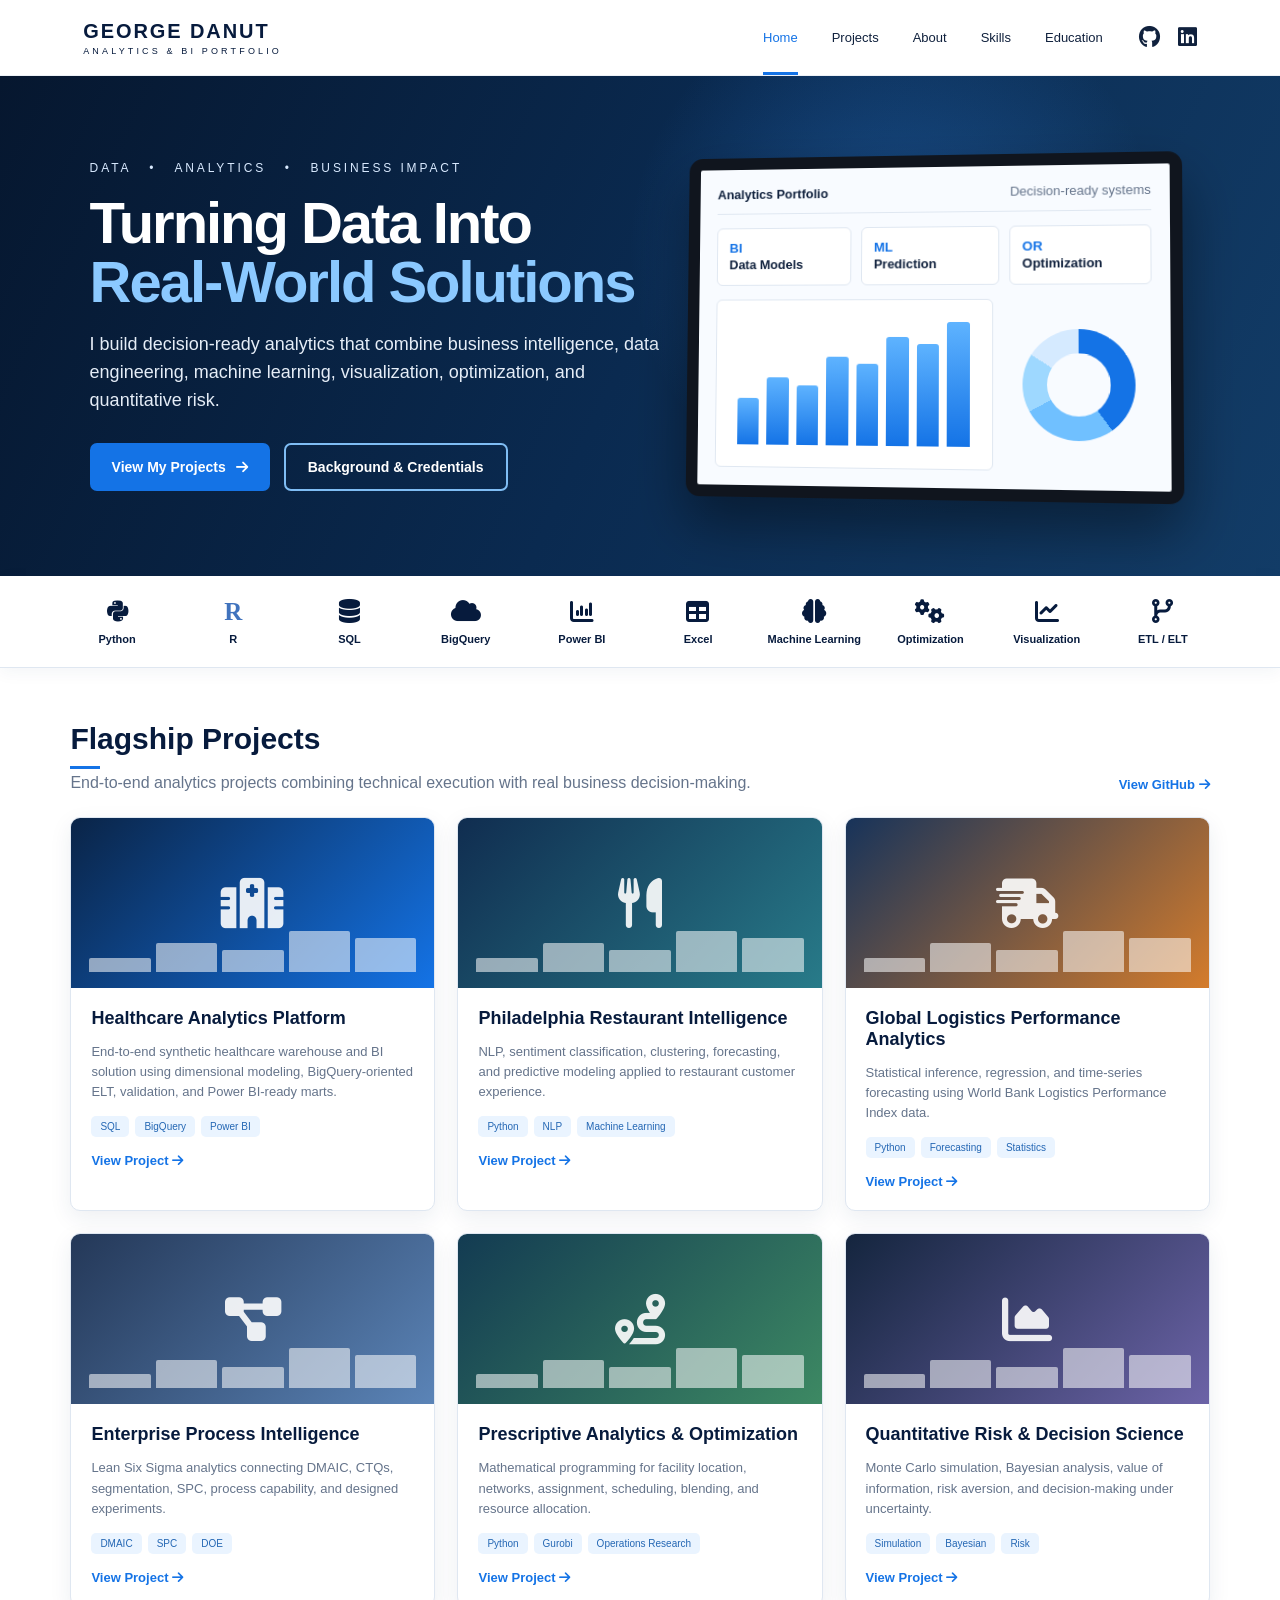
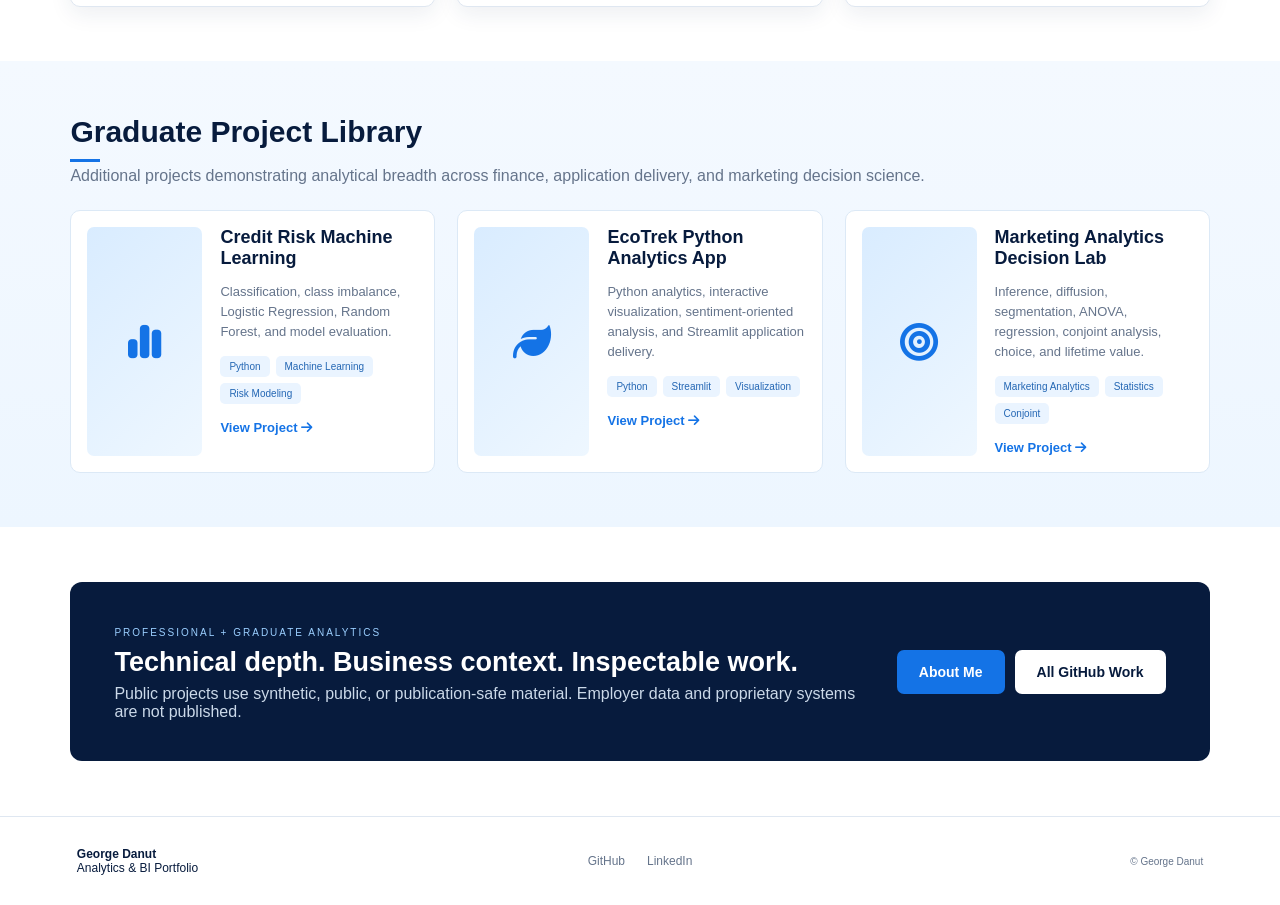
==== commit 04caafdb: "Redesign portfolio homepage with visual project showcase" ====
--- a/index.html
+++ b/index.html
@@ -1,111 +1,75 @@
-<!DOCTYPE HTML>
-<html>
+<!DOCTYPE html>
+<html lang="en">
 <head>
+<meta charset="utf-8">
+<meta name="viewport" content="width=device-width,initial-scale=1">
+<meta name="description" content="George Danut — Analytics, Business Intelligence, Data Engineering, Machine Learning, Optimization and Decision Science portfolio.">
 <title>George Danut | Analytics & BI Portfolio</title>
-<meta charset="utf-8" />
-<meta name="viewport" content="width=device-width, initial-scale=1, user-scalable=no" />
-<meta name="description" content="George Danut's analytics, business intelligence, machine learning, optimization, and decision science portfolio." />
-<link rel="stylesheet" href="assets/css/main.css" />
-<noscript><link rel="stylesheet" href="assets/css/noscript.css" /></noscript>
+<link rel="stylesheet" href="assets/css/portfolio.css">
+<link rel="stylesheet" href="https://cdnjs.cloudflare.com/ajax/libs/font-awesome/6.5.2/css/all.min.css">
 </head>
-<body class="is-preload">
-<div id="wrapper" class="fade-in">
-<div id="intro">
-<h1>George Danut<br />Analytics & BI Portfolio</h1>
-<p>Analytics professional building decision-ready systems across business intelligence, data engineering, machine learning, process improvement, optimization, and quantitative risk.</p>
-<ul class="actions">
-<li><a href="#projects" class="button icon solid fa-arrow-down scrolly">Explore Projects</a></li>
-<li><a href="https://github.com/Gdanut98" class="button">GitHub</a></li>
-</ul>
+<body>
+<nav class="topbar">
+<a class="brand" href="#home"><strong>GEORGE DANUT</strong><span>ANALYTICS &amp; BI PORTFOLIO</span></a>
+<div class="navlinks"><a class="active" href="#home">Home</a><a href="#projects">Projects</a><a href="generic.html">About</a><a href="#skills">Skills</a><a href="generic.html#education">Education</a></div>
+<div class="social"><a href="https://github.com/Gdanut98" aria-label="GitHub"><i class="fa-brands fa-github"></i></a><a href="https://www.linkedin.com/in/george-danut/" aria-label="LinkedIn"><i class="fa-brands fa-linkedin"></i></a></div>
+</nav>
+
+<header class="hero" id="home">
+<div class="hero-copy">
+<div class="eyebrow">DATA &nbsp; • &nbsp; ANALYTICS &nbsp; • &nbsp; BUSINESS IMPACT</div>
+<h1>Turning Data Into<br><span>Real-World Solutions</span></h1>
+<p>I build decision-ready analytics that combine business intelligence, data engineering, machine learning, visualization, optimization, and quantitative risk.</p>
+<div class="hero-actions"><a class="btn primary" href="#projects">View My Projects <i class="fa-solid fa-arrow-right"></i></a><a class="btn ghost" href="generic.html">Background &amp; Credentials</a></div>
 </div>
-<header id="header"><a href="index.html" class="logo">George Danut</a></header>
-<nav id="nav">
-<ul class="links">
-<li class="active"><a href="index.html">Flagship Projects</a></li>
-<li><a href="generic.html">Background & Credentials</a></li>
-</ul>
-<ul class="icons">
-<li><a href="https://www.linkedin.com/in/george-danut/" class="icon brands alt fa-linkedin"><span class="label">LinkedIn</span></a></li>
-<li><a href="https://github.com/Gdanut98" class="icon brands alt fa-github"><span class="label">GitHub</span></a></li>
-</ul>
-</nav>
-<div id="main">
-<article class="post featured">
-<header class="major">
-<h2>From Analysis to Decision Systems</h2>
-<p>My work spans the full analytics lifecycle: defining business questions, modeling data, building reproducible analysis, validating results, and translating technical findings into decisions. The six projects below are structured as inspectable case studies with code, methodology, limitations, and implementation documentation.</p>
+<div class="hero-visual" aria-label="Analytics dashboard illustration">
+<div class="screen">
+<div class="screen-head"><b>Analytics Portfolio</b><span>Decision-ready systems</span></div>
+<div class="kpis"><div><small>BI</small><strong>Data Models</strong></div><div><small>ML</small><strong>Prediction</strong></div><div><small>OR</small><strong>Optimization</strong></div></div>
+<div class="chart-area"><div class="bars"><i style="height:38%"></i><i style="height:55%"></i><i style="height:48%"></i><i style="height:72%"></i><i style="height:66%"></i><i style="height:88%"></i><i style="height:82%"></i><i style="height:100%"></i></div><div class="donut"></div></div>
+</div>
+</div>
 </header>
-<h3>Core Stack</h3>
-<p>Python · SQL · BigQuery / GCP · Power BI · Tableau · R · Excel · scikit-learn · statsmodels · Gurobi · Streamlit</p>
-</article>
-<section class="posts" id="projects">
-<article>
-<header><h2><a href="https://github.com/Gdanut98/healthcare-analytics-platform">Healthcare Analytics Platform</a></h2></header>
-<p><strong>Data Engineering · BigQuery · Dimensional Modeling · Power BI</strong></p>
-<p>A synthetic healthcare analytics platform designed around a corrected multi-grain warehouse architecture. Includes reproducible synthetic data generation, staging/core/mart SQL, clinical and invoice facts, reconciliation tests, deployment guidance, and Power BI-ready measures.</p>
-<ul class="actions special"><li><a href="https://github.com/Gdanut98/healthcare-analytics-platform" class="button">Inspect Project</a></li></ul>
-</article>
-<article>
-<header><h2><a href="https://github.com/Gdanut98/philadelphia-restaurant-intelligence">Philadelphia Restaurant Intelligence</a></h2></header>
-<p><strong>NLP · Machine Learning · Forecasting · Customer Experience</strong></p>
-<p>End-to-end restaurant customer-experience analytics using text processing, sentiment classification, topic modeling, clustering, forecasting, and predictive modeling. The project emphasizes operational model selection, including the tradeoff between headline accuracy and negative-review recall.</p>
-<ul class="actions special"><li><a href="https://github.com/Gdanut98/philadelphia-restaurant-intelligence" class="button">Inspect Project</a></li></ul>
-</article>
-<article>
-<header><h2><a href="https://github.com/Gdanut98/global-logistics-performance-analytics">Global Logistics Performance Analytics</a></h2></header>
-<p><strong>Statistics · Regression · Time Series · World Bank Data</strong></p>
-<p>Analysis of global logistics performance with Mexico as a focal market. Combines exploratory analysis, statistical inference, component regression, and scenario-oriented forecasting while explicitly documenting methodological and causal limitations.</p>
-<ul class="actions special"><li><a href="https://github.com/Gdanut98/global-logistics-performance-analytics" class="button">Inspect Project</a></li></ul>
-</article>
-<article>
-<header><h2><a href="https://github.com/Gdanut98/enterprise-process-intelligence">Enterprise Process Intelligence</a></h2></header>
-<p><strong>Lean Six Sigma · DMAIC · SPC · DOE</strong></p>
-<p>An enterprise process-improvement case study connecting Voice of Customer and CTQs to baseline performance, segmentation, statistical process control, capability analysis, and designed experiments. Documentation separates case evidence from portfolio interpretation.</p>
-<ul class="actions special"><li><a href="https://github.com/Gdanut98/enterprise-process-intelligence" class="button">Inspect Project</a></li></ul>
-</article>
-<article>
-<header><h2><a href="https://github.com/Gdanut98/prescriptive-analytics-optimization">Prescriptive Analytics & Optimization</a></h2></header>
-<p><strong>Operations Research · Gurobi · Mathematical Programming</strong></p>
-<p>A portfolio of linear, integer, network, assignment, facility-location, blending, scheduling, and related optimization models. Original coursework notebooks are paired with reusable modeling patterns and documentation focused on formulation discipline and business interpretation.</p>
-<ul class="actions special"><li><a href="https://github.com/Gdanut98/prescriptive-analytics-optimization" class="button">Inspect Project</a></li></ul>
-</article>
-<article>
-<header><h2><a href="https://github.com/Gdanut98/quantitative-risk-decision-science">Quantitative Risk & Decision Science</a></h2></header>
-<p><strong>Monte Carlo · Bayesian Analysis · Value of Information · Risk</strong></p>
-<p>Decision models covering EMV, Bayesian updating, value of information, risk aversion, simulation, replacement policy, financial options, and strategy under uncertainty. Includes original analytical notebooks and a reusable Monte Carlo template.</p>
-<ul class="actions special"><li><a href="https://github.com/Gdanut98/quantitative-risk-decision-science" class="button">Inspect Project</a></li></ul>
-</article>
+
+<section class="skillbar" id="skills">
+<div><i class="fa-brands fa-python"></i><span>Python</span></div><div><b>R</b><span>R</span></div><div><i class="fa-solid fa-database"></i><span>SQL</span></div><div><i class="fa-solid fa-cloud"></i><span>BigQuery</span></div><div><i class="fa-solid fa-chart-column"></i><span>Power BI</span></div><div><i class="fa-solid fa-table"></i><span>Excel</span></div><div><i class="fa-solid fa-brain"></i><span>Machine Learning</span></div><div><i class="fa-solid fa-gears"></i><span>Optimization</span></div><div><i class="fa-solid fa-chart-line"></i><span>Visualization</span></div><div><i class="fa-solid fa-code-branch"></i><span>ETL / ELT</span></div>
 </section>
-<article class="post featured">
-<header class="major"><h2>How to Review This Portfolio</h2>
-<p><strong>BI / Data Engineering:</strong> start with Healthcare Analytics Platform. <strong>Machine Learning / NLP:</strong> continue to Philadelphia Restaurant Intelligence. <strong>Statistical / Forecasting:</strong> review Global Logistics Performance. <strong>Operations & Decision Science:</strong> use Process Intelligence, Optimization, and Quantitative Risk.</p></header>
-</article>
-<article class="post featured">
-<header class="major"><h2>Graduate Project Library</h2>
-<p>The six flagship case studies above are the deepest employer-facing projects. These supporting repositories preserve additional graduate breadth without competing with the flagship narrative.</p></header>
-<ul>
-<li><strong><a href="https://github.com/Gdanut98/credit-risk-machine-learning">Credit Risk Machine Learning</a></strong> — preprocessing, Logistic Regression, Random Forest, class imbalance, and model evaluation.</li>
-<li><strong><a href="https://github.com/Gdanut98/ecotrek-python-analytics-app">EcoTrek Python Analytics App</a></strong> — Python analysis, visualization, sentiment-oriented analytics, and Streamlit delivery.</li>
-<li><strong><a href="https://github.com/Gdanut98/marketing-analytics-decision-lab">Marketing Analytics Decision Lab</a></strong> — inference, diffusion, segmentation, ANOVA, regression, conjoint, and LTV.</li>
-</ul>
-</article>
-<article class="post featured">
-<header class="major"><h2>Professional + Graduate Analytics</h2>
-<p>My portfolio combines professional BI and analytics experience with graduate work in enterprise data, machine learning, unstructured analytics, process analytics, optimization, and quantitative risk. Public projects use synthetic, public, or publication-safe material; employer data and proprietary systems are not published.</p></header>
-<ul class="actions special">
-<li><a href="generic.html" class="button">Background & Credentials</a></li>
-<li><a href="https://github.com/Gdanut98" class="button">All GitHub Work</a></li>
-</ul>
+
+<main>
+<section class="section" id="projects">
+<div class="section-title"><div><h2>Flagship Projects</h2><p>End-to-end analytics projects combining technical execution with real business decision-making.</p></div><a href="https://github.com/Gdanut98">View GitHub <i class="fa-solid fa-arrow-right"></i></a></div>
+<div class="project-grid">
+<article class="project-card">
+<div class="project-art health"><i class="fa-solid fa-hospital"></i><div class="mini-chart"><span></span><span></span><span></span><span></span><span></span></div></div>
+<div class="project-body"><h3>Healthcare Analytics Platform</h3><p>End-to-end synthetic healthcare warehouse and BI solution using dimensional modeling, BigQuery-oriented ELT, validation, and Power BI-ready marts.</p><div class="tags"><span>SQL</span><span>BigQuery</span><span>Power BI</span></div><a href="https://github.com/Gdanut98/healthcare-analytics-platform">View Project <i class="fa-solid fa-arrow-right"></i></a></div>
+</article><article class="project-card">
+<div class="project-art restaurant"><i class="fa-solid fa-utensils"></i><div class="mini-chart"><span></span><span></span><span></span><span></span><span></span></div></div>
+<div class="project-body"><h3>Philadelphia Restaurant Intelligence</h3><p>NLP, sentiment classification, clustering, forecasting, and predictive modeling applied to restaurant customer experience.</p><div class="tags"><span>Python</span><span>NLP</span><span>Machine Learning</span></div><a href="https://github.com/Gdanut98/philadelphia-restaurant-intelligence">View Project <i class="fa-solid fa-arrow-right"></i></a></div>
+</article><article class="project-card">
+<div class="project-art logistics"><i class="fa-solid fa-truck-fast"></i><div class="mini-chart"><span></span><span></span><span></span><span></span><span></span></div></div>
+<div class="project-body"><h3>Global Logistics Performance Analytics</h3><p>Statistical inference, regression, and time-series forecasting using World Bank Logistics Performance Index data.</p><div class="tags"><span>Python</span><span>Forecasting</span><span>Statistics</span></div><a href="https://github.com/Gdanut98/global-logistics-performance-analytics">View Project <i class="fa-solid fa-arrow-right"></i></a></div>
+</article><article class="project-card">
+<div class="project-art process"><i class="fa-solid fa-diagram-project"></i><div class="mini-chart"><span></span><span></span><span></span><span></span><span></span></div></div>
+<div class="project-body"><h3>Enterprise Process Intelligence</h3><p>Lean Six Sigma analytics connecting DMAIC, CTQs, segmentation, SPC, process capability, and designed experiments.</p><div class="tags"><span>DMAIC</span><span>SPC</span><span>DOE</span></div><a href="https://github.com/Gdanut98/enterprise-process-intelligence">View Project <i class="fa-solid fa-arrow-right"></i></a></div>
+</article><article class="project-card">
+<div class="project-art optimization"><i class="fa-solid fa-route"></i><div class="mini-chart"><span></span><span></span><span></span><span></span><span></span></div></div>
+<div class="project-body"><h3>Prescriptive Analytics & Optimization</h3><p>Mathematical programming for facility location, networks, assignment, scheduling, blending, and resource allocation.</p><div class="tags"><span>Python</span><span>Gurobi</span><span>Operations Research</span></div><a href="https://github.com/Gdanut98/prescriptive-analytics-optimization">View Project <i class="fa-solid fa-arrow-right"></i></a></div>
+</article><article class="project-card">
+<div class="project-art risk"><i class="fa-solid fa-chart-area"></i><div class="mini-chart"><span></span><span></span><span></span><span></span><span></span></div></div>
+<div class="project-body"><h3>Quantitative Risk & Decision Science</h3><p>Monte Carlo simulation, Bayesian analysis, value of information, risk aversion, and decision-making under uncertainty.</p><div class="tags"><span>Simulation</span><span>Bayesian</span><span>Risk</span></div><a href="https://github.com/Gdanut98/quantitative-risk-decision-science">View Project <i class="fa-solid fa-arrow-right"></i></a></div>
 </article>
 </div>
-<div id="copyright"><ul><li>&copy; George Danut</li><li>Design: <a href="https://html5up.net">HTML5 UP</a></li></ul></div>
+</section>
+
+<section class="section graduate">
+<div class="section-title"><div><h2>Graduate Project Library</h2><p>Additional projects demonstrating analytical breadth across finance, application delivery, and marketing decision science.</p></div></div>
+<div class="graduate-grid">
+<article class="grad-card"><div class="grad-art"><i class="fa-solid fa-chart-simple"></i></div><div><h3>Credit Risk Machine Learning</h3><p>Classification, class imbalance, Logistic Regression, Random Forest, and model evaluation.</p><div class="tags"><span>Python</span><span>Machine Learning</span><span>Risk Modeling</span></div><a href="https://github.com/Gdanut98/credit-risk-machine-learning">View Project <i class="fa-solid fa-arrow-right"></i></a></div></article><article class="grad-card"><div class="grad-art"><i class="fa-solid fa-leaf"></i></div><div><h3>EcoTrek Python Analytics App</h3><p>Python analytics, interactive visualization, sentiment-oriented analysis, and Streamlit application delivery.</p><div class="tags"><span>Python</span><span>Streamlit</span><span>Visualization</span></div><a href="https://github.com/Gdanut98/ecotrek-python-analytics-app">View Project <i class="fa-solid fa-arrow-right"></i></a></div></article><article class="grad-card"><div class="grad-art"><i class="fa-solid fa-bullseye"></i></div><div><h3>Marketing Analytics Decision Lab</h3><p>Inference, diffusion, segmentation, ANOVA, regression, conjoint analysis, choice, and lifetime value.</p><div class="tags"><span>Marketing Analytics</span><span>Statistics</span><span>Conjoint</span></div><a href="https://github.com/Gdanut98/marketing-analytics-decision-lab">View Project <i class="fa-solid fa-arrow-right"></i></a></div></article>
 </div>
-<script src="assets/js/jquery.min.js"></script>
-<script src="assets/js/jquery.scrollex.min.js"></script>
-<script src="assets/js/jquery.scrolly.min.js"></script>
-<script src="assets/js/browser.min.js"></script>
-<script src="assets/js/breakpoints.min.js"></script>
-<script src="assets/js/util.js"></script>
-<script src="assets/js/main.js"></script>
+</section>
+
+<section class="cta"><div><span>PROFESSIONAL + GRADUATE ANALYTICS</span><h2>Technical depth. Business context. Inspectable work.</h2><p>Public projects use synthetic, public, or publication-safe material. Employer data and proprietary systems are not published.</p></div><div><a class="btn primary" href="generic.html">About Me</a><a class="btn light" href="https://github.com/Gdanut98">All GitHub Work</a></div></section>
+</main>
+<footer><div><strong>George Danut</strong><span>Analytics &amp; BI Portfolio</span></div><div><a href="https://github.com/Gdanut98">GitHub</a><a href="https://www.linkedin.com/in/george-danut/">LinkedIn</a></div><small>© George Danut</small></footer>
 </body>
 </html>
--- a/assets/css/portfolio.css
+++ b/assets/css/portfolio.css
@@ -0,0 +1 @@
+:root{--navy:#071b3d;--blue:#1473e6;--sky:#5eb3ff;--ink:#10213d;--muted:#65748b;--line:#dfe7f1;--soft:#f4f8fc;--white:#fff}*{box-sizing:border-box}html{scroll-behavior:smooth}body{margin:0;font-family:Inter,Segoe UI,Arial,sans-serif;color:var(--ink);background:#fff}a{text-decoration:none;color:inherit}.topbar{height:76px;padding:0 6.5%;display:flex;align-items:center;gap:36px;position:sticky;top:0;background:rgba(255,255,255,.96);backdrop-filter:blur(12px);z-index:20;border-bottom:1px solid #edf1f6}.brand{margin-right:auto;display:flex;flex-direction:column;letter-spacing:.12em;color:var(--navy)}.brand strong{font-size:20px}.brand span{font-size:9px;letter-spacing:.35em;margin-top:3px}.navlinks{display:flex;height:100%;align-items:center;gap:34px;font-size:13px}.navlinks a{height:100%;display:flex;align-items:center;position:relative}.navlinks a:hover,.navlinks .active{color:var(--blue)}.navlinks .active:after{content:"";height:3px;background:var(--blue);position:absolute;left:0;right:0;bottom:0}.social{display:flex;gap:18px;font-size:22px}.hero{min-height:500px;display:grid;grid-template-columns:1.05fr .95fr;align-items:center;padding:65px 7%;color:white;background:radial-gradient(circle at 70% 35%,rgba(46,133,232,.35),transparent 28%),linear-gradient(115deg,#06172f 0%,#0a2a50 50%,#123c67 100%);overflow:hidden}.hero-copy{max-width:760px}.eyebrow{font-size:12px;letter-spacing:.24em;margin-bottom:18px;color:#d9eaff}.hero h1{font-size:58px;line-height:1.02;margin:0 0 20px;letter-spacing:-.035em}.hero h1 span{color:#8bc9ff}.hero p{font-size:18px;line-height:1.55;max-width:700px;color:#e5edf7}.hero-actions{display:flex;gap:14px;margin-top:28px}.btn{padding:14px 22px;border-radius:7px;font-weight:700;font-size:14px;display:inline-flex;gap:10px;align-items:center}.btn.primary{background:var(--blue);color:white}.btn.ghost{border:2px solid #7fbdf4;color:white}.btn.light{background:white;color:var(--navy)}.hero-visual{display:flex;justify-content:center;perspective:900px}.screen{width:min(590px,95%);background:#f8fbff;color:var(--ink);border:12px solid #10151e;border-radius:14px;box-shadow:0 28px 55px rgba(0,0,0,.4);transform:rotateY(-5deg) rotateX(2deg);padding:18px}.screen-head{display:flex;justify-content:space-between;font-size:13px;border-bottom:1px solid var(--line);padding-bottom:12px}.screen-head span{color:var(--muted)}.kpis{display:grid;grid-template-columns:repeat(3,1fr);gap:10px;margin:14px 0}.kpis div{background:white;border:1px solid var(--line);border-radius:6px;padding:12px}.kpis small{display:block;color:var(--blue);font-weight:800}.kpis strong{font-size:13px}.chart-area{display:grid;grid-template-columns:2fr 1fr;gap:14px;height:170px}.bars{display:flex;align-items:end;gap:8px;padding:22px;background:white;border:1px solid var(--line);border-radius:6px}.bars i{display:block;flex:1;background:linear-gradient(var(--sky),var(--blue));border-radius:3px 3px 0 0}.donut{margin:auto;width:110px;height:110px;border-radius:50%;background:conic-gradient(var(--blue) 0 40%,#70c0ff 40% 67%,#9ed8ff 67% 84%,#d5eaff 84%);position:relative}.donut:after{content:"";position:absolute;inset:24px;background:#f8fbff;border-radius:50%}.skillbar{display:grid;grid-template-columns:repeat(10,1fr);gap:10px;padding:22px 5%;border-bottom:1px solid var(--line);box-shadow:0 4px 16px rgba(25,60,100,.05)}.skillbar div{text-align:center;color:var(--navy);font-size:24px}.skillbar span{display:block;font-size:11px;font-weight:700;margin-top:7px}.skillbar b{font-family:Georgia;font-size:25px;color:#4073bd}.section{padding:54px 5.5%}.section-title{display:flex;justify-content:space-between;align-items:end;margin-bottom:25px}.section-title h2{font-size:30px;margin:0 0 5px;color:var(--navy)}.section-title h2:after{content:"";display:block;width:30px;height:3px;background:var(--blue);margin-top:10px}.section-title p{margin:0;color:var(--muted)}.section-title>a,.project-body>a,.grad-card a{color:var(--blue);font-weight:700;font-size:13px}.project-grid{display:grid;grid-template-columns:repeat(3,1fr);gap:22px}.project-card{border:1px solid var(--line);border-radius:10px;overflow:hidden;background:white;box-shadow:0 7px 22px rgba(22,55,90,.08);transition:.2s}.project-card:hover{transform:translateY(-4px);box-shadow:0 12px 30px rgba(22,55,90,.14)}.project-art{height:170px;position:relative;overflow:hidden;display:flex;align-items:center;justify-content:center;color:white;font-size:50px;background:linear-gradient(135deg,#0a2447,#1473e6)}.project-art.restaurant{background:linear-gradient(135deg,#102d50,#287b89)}.project-art.logistics{background:linear-gradient(135deg,#17335a,#d47c2c)}.project-art.process{background:linear-gradient(135deg,#243858,#5b84b7)}.project-art.optimization{background:linear-gradient(135deg,#133b52,#3d8963)}.project-art.risk{background:linear-gradient(135deg,#14253e,#6c63a7)}.project-art>i{opacity:.9}.mini-chart{position:absolute;bottom:16px;left:18px;right:18px;height:48px;display:flex;gap:5px;align-items:end;opacity:.55}.mini-chart span{background:white;flex:1;border-radius:2px 2px 0 0}.mini-chart span:nth-child(1){height:30%}.mini-chart span:nth-child(2){height:60%}.mini-chart span:nth-child(3){height:45%}.mini-chart span:nth-child(4){height:85%}.mini-chart span:nth-child(5){height:70%}.project-body{padding:20px}.project-body h3,.grad-card h3{margin:0 0 10px;color:var(--navy);font-size:18px}.project-body p,.grad-card p{font-size:13px;line-height:1.55;color:var(--muted);min-height:60px}.tags{display:flex;flex-wrap:wrap;gap:6px;margin:14px 0}.tags span{background:#eaf4ff;color:#2467b4;padding:5px 9px;border-radius:5px;font-size:10px}.graduate{background:linear-gradient(180deg,#f4f9ff,#edf6ff)}.graduate-grid{display:grid;grid-template-columns:repeat(3,1fr);gap:22px}.grad-card{display:grid;grid-template-columns:115px 1fr;gap:18px;padding:16px;background:white;border:1px solid #dce9f6;border-radius:10px}.grad-art{border-radius:7px;background:linear-gradient(135deg,#d9ecff,#eef7ff);display:flex;align-items:center;justify-content:center;color:var(--blue);font-size:38px}.grad-card p{min-height:auto}.cta{margin:55px 5.5%;padding:40px 44px;background:var(--navy);color:white;border-radius:12px;display:flex;align-items:center;justify-content:space-between;gap:30px}.cta span{font-size:10px;letter-spacing:.2em;color:#9bcfff}.cta h2{margin:7px 0;font-size:27px}.cta p{margin:0;color:#cbd9e9}.cta>div:last-child{display:flex;gap:10px;white-space:nowrap}footer{padding:30px 6%;display:grid;grid-template-columns:1fr auto 1fr;align-items:center;border-top:1px solid var(--line);color:var(--muted);font-size:12px}footer>div:first-child{display:flex;flex-direction:column;color:var(--navy)}footer>div:nth-child(2){display:flex;gap:22px}footer small{text-align:right}@media(max-width:1050px){.hero{grid-template-columns:1fr;padding-top:55px}.hero-visual{margin-top:45px}.skillbar{grid-template-columns:repeat(5,1fr)}.project-grid{grid-template-columns:repeat(2,1fr)}.graduate-grid{grid-template-columns:1fr}.navlinks{display:none}}@media(max-width:650px){.topbar{padding:0 5%}.hero{padding:50px 6%}.hero h1{font-size:40px}.hero p{font-size:16px}.hero-actions{flex-direction:column;align-items:flex-start}.skillbar{grid-template-columns:repeat(2,1fr)}.project-grid{grid-template-columns:1fr}.section{padding:42px 5%}.section-title{align-items:start;gap:14px;flex-direction:column}.grad-card{grid-template-columns:75px 1fr}.cta{margin:35px 5%;padding:30px;flex-direction:column;align-items:flex-start}.cta>div:last-child{white-space:normal;flex-wrap:wrap}footer{grid-template-columns:1fr;gap:16px;text-align:center}footer>div:first-child,footer>div:nth-child(2){align-items:center;justify-content:center}footer small{text-align:center}.social{font-size:19px}.brand strong{font-size:16px}}
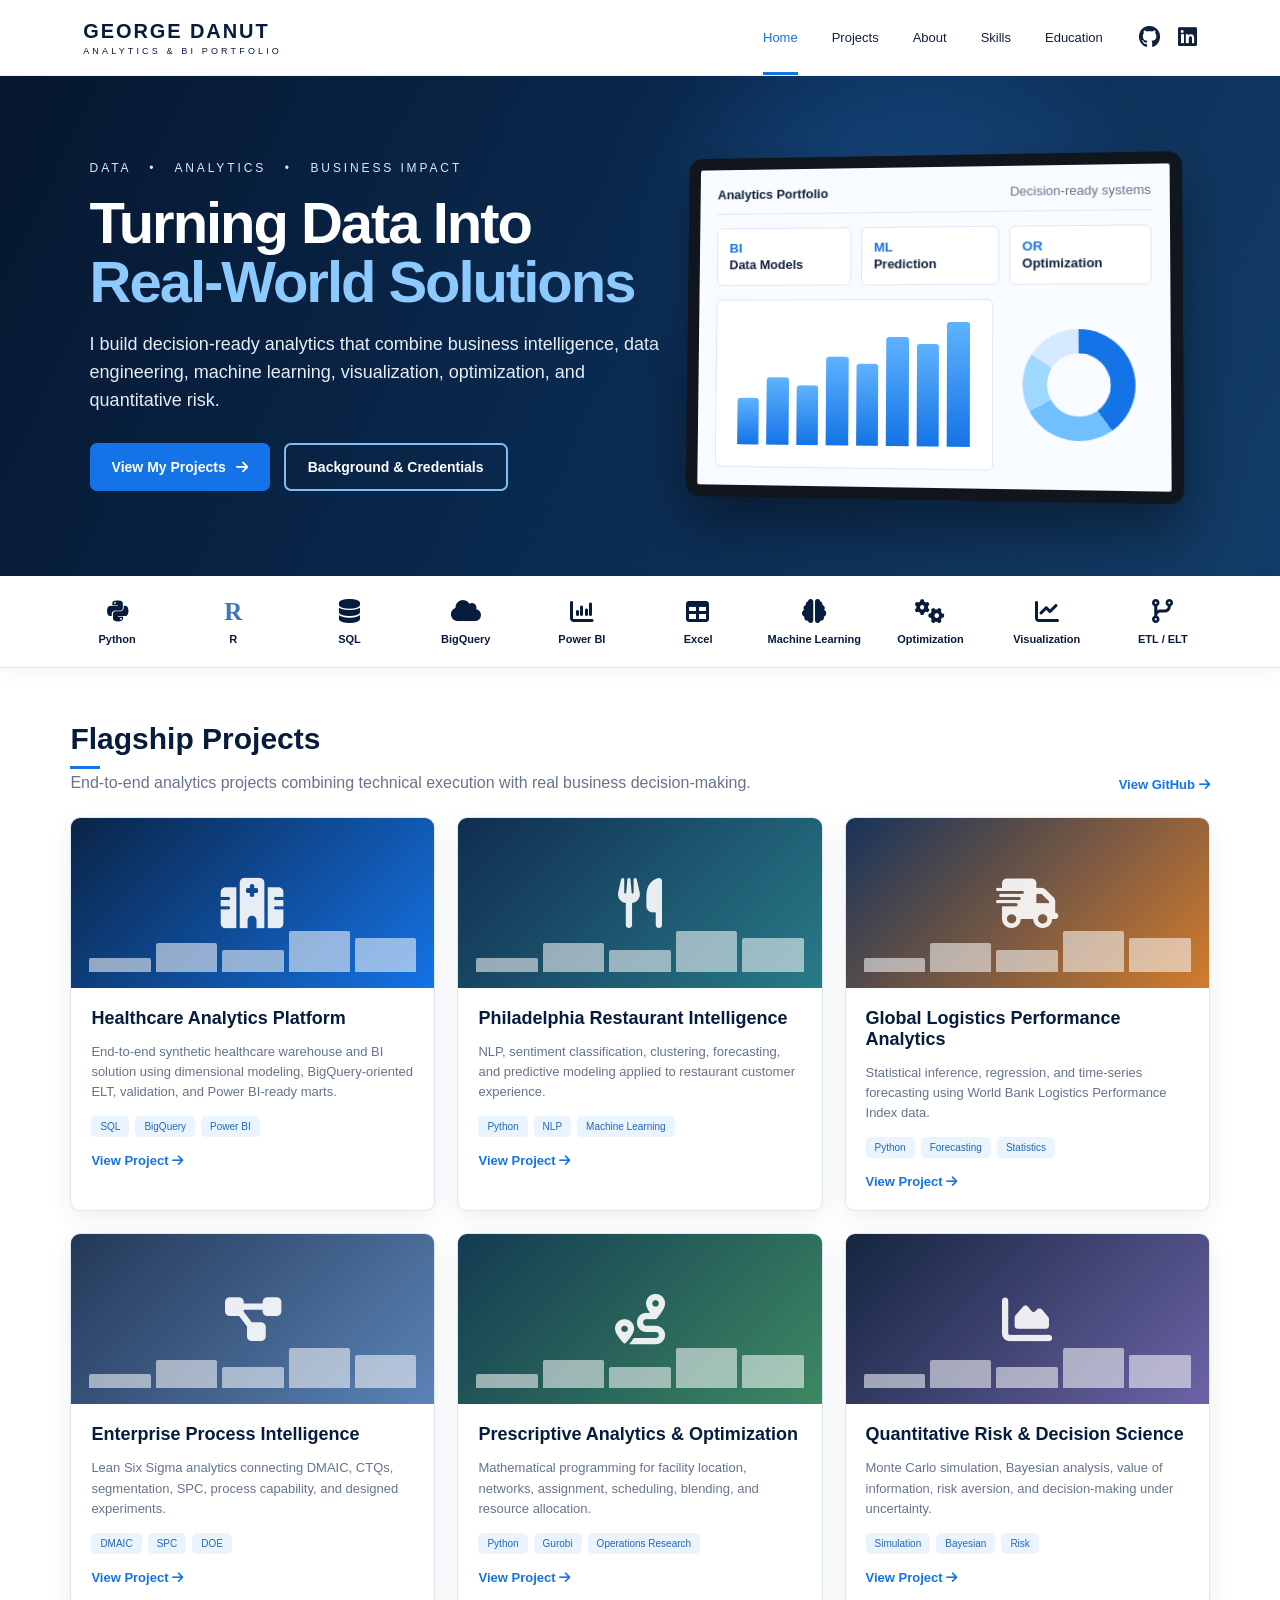
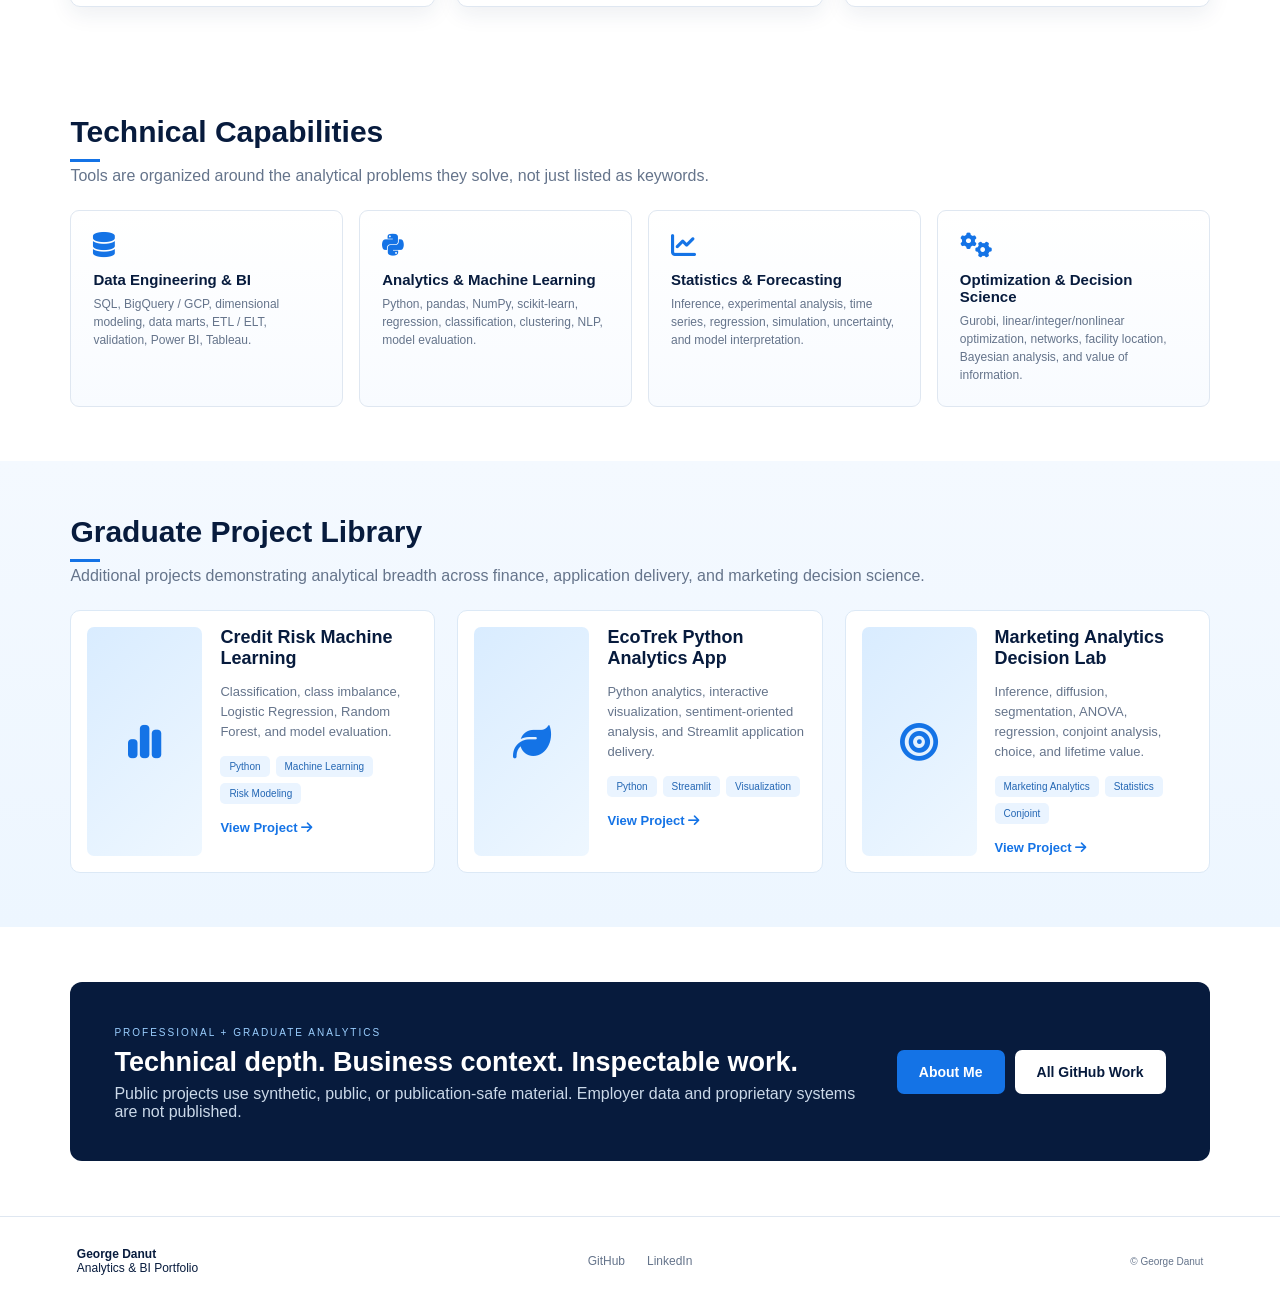
==== commit 901383f6: "Separate skills navigation from project gallery" ====
--- a/index.html
+++ b/index.html
@@ -31,7 +31,7 @@
 </div>
 </header>
 
-<section class="skillbar" id="skills">
+<section class="skillbar">
 <div><i class="fa-brands fa-python"></i><span>Python</span></div><div><b>R</b><span>R</span></div><div><i class="fa-solid fa-database"></i><span>SQL</span></div><div><i class="fa-solid fa-cloud"></i><span>BigQuery</span></div><div><i class="fa-solid fa-chart-column"></i><span>Power BI</span></div><div><i class="fa-solid fa-table"></i><span>Excel</span></div><div><i class="fa-solid fa-brain"></i><span>Machine Learning</span></div><div><i class="fa-solid fa-gears"></i><span>Optimization</span></div><div><i class="fa-solid fa-chart-line"></i><span>Visualization</span></div><div><i class="fa-solid fa-code-branch"></i><span>ETL / ELT</span></div>
 </section>
 
@@ -61,7 +61,12 @@
 </div>
 </section>
 
-<section class="section graduate">
+<section class="section skills-detail" id="skills"><div class="section-title"><div><h2>Technical Capabilities</h2><p>Tools are organized around the analytical problems they solve, not just listed as keywords.</p></div></div><div class="skills-grid">
+<article class="skill-card"><i class="fa-solid fa-database"></i><h3>Data Engineering & BI</h3><p>SQL, BigQuery / GCP, dimensional modeling, data marts, ETL / ELT, validation, Power BI, Tableau.</p></article>
+<article class="skill-card"><i class="fa-brands fa-python"></i><h3>Analytics & Machine Learning</h3><p>Python, pandas, NumPy, scikit-learn, regression, classification, clustering, NLP, model evaluation.</p></article>
+<article class="skill-card"><i class="fa-solid fa-chart-line"></i><h3>Statistics & Forecasting</h3><p>Inference, experimental analysis, time series, regression, simulation, uncertainty, and model interpretation.</p></article>
+<article class="skill-card"><i class="fa-solid fa-gears"></i><h3>Optimization & Decision Science</h3><p>Gurobi, linear/integer/nonlinear optimization, networks, facility location, Bayesian analysis, and value of information.</p></article>
+</div></section><section class="section graduate">
 <div class="section-title"><div><h2>Graduate Project Library</h2><p>Additional projects demonstrating analytical breadth across finance, application delivery, and marketing decision science.</p></div></div>
 <div class="graduate-grid">
 <article class="grad-card"><div class="grad-art"><i class="fa-solid fa-chart-simple"></i></div><div><h3>Credit Risk Machine Learning</h3><p>Classification, class imbalance, Logistic Regression, Random Forest, and model evaluation.</p><div class="tags"><span>Python</span><span>Machine Learning</span><span>Risk Modeling</span></div><a href="https://github.com/Gdanut98/credit-risk-machine-learning">View Project <i class="fa-solid fa-arrow-right"></i></a></div></article><article class="grad-card"><div class="grad-art"><i class="fa-solid fa-leaf"></i></div><div><h3>EcoTrek Python Analytics App</h3><p>Python analytics, interactive visualization, sentiment-oriented analysis, and Streamlit application delivery.</p><div class="tags"><span>Python</span><span>Streamlit</span><span>Visualization</span></div><a href="https://github.com/Gdanut98/ecotrek-python-analytics-app">View Project <i class="fa-solid fa-arrow-right"></i></a></div></article><article class="grad-card"><div class="grad-art"><i class="fa-solid fa-bullseye"></i></div><div><h3>Marketing Analytics Decision Lab</h3><p>Inference, diffusion, segmentation, ANOVA, regression, conjoint analysis, choice, and lifetime value.</p><div class="tags"><span>Marketing Analytics</span><span>Statistics</span><span>Conjoint</span></div><a href="https://github.com/Gdanut98/marketing-analytics-decision-lab">View Project <i class="fa-solid fa-arrow-right"></i></a></div></article>
--- a/assets/css/portfolio.css
+++ b/assets/css/portfolio.css
@@ -1 +1,12 @@
-:root{--navy:#071b3d;--blue:#1473e6;--sky:#5eb3ff;--ink:#10213d;--muted:#65748b;--line:#dfe7f1;--soft:#f4f8fc;--white:#fff}*{box-sizing:border-box}html{scroll-behavior:smooth}body{margin:0;font-family:Inter,Segoe UI,Arial,sans-serif;color:var(--ink);background:#fff}a{text-decoration:none;color:inherit}.topbar{height:76px;padding:0 6.5%;display:flex;align-items:center;gap:36px;position:sticky;top:0;background:rgba(255,255,255,.96);backdrop-filter:blur(12px);z-index:20;border-bottom:1px solid #edf1f6}.brand{margin-right:auto;display:flex;flex-direction:column;letter-spacing:.12em;color:var(--navy)}.brand strong{font-size:20px}.brand span{font-size:9px;letter-spacing:.35em;margin-top:3px}.navlinks{display:flex;height:100%;align-items:center;gap:34px;font-size:13px}.navlinks a{height:100%;display:flex;align-items:center;position:relative}.navlinks a:hover,.navlinks .active{color:var(--blue)}.navlinks .active:after{content:"";height:3px;background:var(--blue);position:absolute;left:0;right:0;bottom:0}.social{display:flex;gap:18px;font-size:22px}.hero{min-height:500px;display:grid;grid-template-columns:1.05fr .95fr;align-items:center;padding:65px 7%;color:white;background:radial-gradient(circle at 70% 35%,rgba(46,133,232,.35),transparent 28%),linear-gradient(115deg,#06172f 0%,#0a2a50 50%,#123c67 100%);overflow:hidden}.hero-copy{max-width:760px}.eyebrow{font-size:12px;letter-spacing:.24em;margin-bottom:18px;color:#d9eaff}.hero h1{font-size:58px;line-height:1.02;margin:0 0 20px;letter-spacing:-.035em}.hero h1 span{color:#8bc9ff}.hero p{font-size:18px;line-height:1.55;max-width:700px;color:#e5edf7}.hero-actions{display:flex;gap:14px;margin-top:28px}.btn{padding:14px 22px;border-radius:7px;font-weight:700;font-size:14px;display:inline-flex;gap:10px;align-items:center}.btn.primary{background:var(--blue);color:white}.btn.ghost{border:2px solid #7fbdf4;color:white}.btn.light{background:white;color:var(--navy)}.hero-visual{display:flex;justify-content:center;perspective:900px}.screen{width:min(590px,95%);background:#f8fbff;color:var(--ink);border:12px solid #10151e;border-radius:14px;box-shadow:0 28px 55px rgba(0,0,0,.4);transform:rotateY(-5deg) rotateX(2deg);padding:18px}.screen-head{display:flex;justify-content:space-between;font-size:13px;border-bottom:1px solid var(--line);padding-bottom:12px}.screen-head span{color:var(--muted)}.kpis{display:grid;grid-template-columns:repeat(3,1fr);gap:10px;margin:14px 0}.kpis div{background:white;border:1px solid var(--line);border-radius:6px;padding:12px}.kpis small{display:block;color:var(--blue);font-weight:800}.kpis strong{font-size:13px}.chart-area{display:grid;grid-template-columns:2fr 1fr;gap:14px;height:170px}.bars{display:flex;align-items:end;gap:8px;padding:22px;background:white;border:1px solid var(--line);border-radius:6px}.bars i{display:block;flex:1;background:linear-gradient(var(--sky),var(--blue));border-radius:3px 3px 0 0}.donut{margin:auto;width:110px;height:110px;border-radius:50%;background:conic-gradient(var(--blue) 0 40%,#70c0ff 40% 67%,#9ed8ff 67% 84%,#d5eaff 84%);position:relative}.donut:after{content:"";position:absolute;inset:24px;background:#f8fbff;border-radius:50%}.skillbar{display:grid;grid-template-columns:repeat(10,1fr);gap:10px;padding:22px 5%;border-bottom:1px solid var(--line);box-shadow:0 4px 16px rgba(25,60,100,.05)}.skillbar div{text-align:center;color:var(--navy);font-size:24px}.skillbar span{display:block;font-size:11px;font-weight:700;margin-top:7px}.skillbar b{font-family:Georgia;font-size:25px;color:#4073bd}.section{padding:54px 5.5%}.section-title{display:flex;justify-content:space-between;align-items:end;margin-bottom:25px}.section-title h2{font-size:30px;margin:0 0 5px;color:var(--navy)}.section-title h2:after{content:"";display:block;width:30px;height:3px;background:var(--blue);margin-top:10px}.section-title p{margin:0;color:var(--muted)}.section-title>a,.project-body>a,.grad-card a{color:var(--blue);font-weight:700;font-size:13px}.project-grid{display:grid;grid-template-columns:repeat(3,1fr);gap:22px}.project-card{border:1px solid var(--line);border-radius:10px;overflow:hidden;background:white;box-shadow:0 7px 22px rgba(22,55,90,.08);transition:.2s}.project-card:hover{transform:translateY(-4px);box-shadow:0 12px 30px rgba(22,55,90,.14)}.project-art{height:170px;position:relative;overflow:hidden;display:flex;align-items:center;justify-content:center;color:white;font-size:50px;background:linear-gradient(135deg,#0a2447,#1473e6)}.project-art.restaurant{background:linear-gradient(135deg,#102d50,#287b89)}.project-art.logistics{background:linear-gradient(135deg,#17335a,#d47c2c)}.project-art.process{background:linear-gradient(135deg,#243858,#5b84b7)}.project-art.optimization{background:linear-gradient(135deg,#133b52,#3d8963)}.project-art.risk{background:linear-gradient(135deg,#14253e,#6c63a7)}.project-art>i{opacity:.9}.mini-chart{position:absolute;bottom:16px;left:18px;right:18px;height:48px;display:flex;gap:5px;align-items:end;opacity:.55}.mini-chart span{background:white;flex:1;border-radius:2px 2px 0 0}.mini-chart span:nth-child(1){height:30%}.mini-chart span:nth-child(2){height:60%}.mini-chart span:nth-child(3){height:45%}.mini-chart span:nth-child(4){height:85%}.mini-chart span:nth-child(5){height:70%}.project-body{padding:20px}.project-body h3,.grad-card h3{margin:0 0 10px;color:var(--navy);font-size:18px}.project-body p,.grad-card p{font-size:13px;line-height:1.55;color:var(--muted);min-height:60px}.tags{display:flex;flex-wrap:wrap;gap:6px;margin:14px 0}.tags span{background:#eaf4ff;color:#2467b4;padding:5px 9px;border-radius:5px;font-size:10px}.graduate{background:linear-gradient(180deg,#f4f9ff,#edf6ff)}.graduate-grid{display:grid;grid-template-columns:repeat(3,1fr);gap:22px}.grad-card{display:grid;grid-template-columns:115px 1fr;gap:18px;padding:16px;background:white;border:1px solid #dce9f6;border-radius:10px}.grad-art{border-radius:7px;background:linear-gradient(135deg,#d9ecff,#eef7ff);display:flex;align-items:center;justify-content:center;color:var(--blue);font-size:38px}.grad-card p{min-height:auto}.cta{margin:55px 5.5%;padding:40px 44px;background:var(--navy);color:white;border-radius:12px;display:flex;align-items:center;justify-content:space-between;gap:30px}.cta span{font-size:10px;letter-spacing:.2em;color:#9bcfff}.cta h2{margin:7px 0;font-size:27px}.cta p{margin:0;color:#cbd9e9}.cta>div:last-child{display:flex;gap:10px;white-space:nowrap}footer{padding:30px 6%;display:grid;grid-template-columns:1fr auto 1fr;align-items:center;border-top:1px solid var(--line);color:var(--muted);font-size:12px}footer>div:first-child{display:flex;flex-direction:column;color:var(--navy)}footer>div:nth-child(2){display:flex;gap:22px}footer small{text-align:right}@media(max-width:1050px){.hero{grid-template-columns:1fr;padding-top:55px}.hero-visual{margin-top:45px}.skillbar{grid-template-columns:repeat(5,1fr)}.project-grid{grid-template-columns:repeat(2,1fr)}.graduate-grid{grid-template-columns:1fr}.navlinks{display:none}}@media(max-width:650px){.topbar{padding:0 5%}.hero{padding:50px 6%}.hero h1{font-size:40px}.hero p{font-size:16px}.hero-actions{flex-direction:column;align-items:flex-start}.skillbar{grid-template-columns:repeat(2,1fr)}.project-grid{grid-template-columns:1fr}.section{padding:42px 5%}.section-title{align-items:start;gap:14px;flex-direction:column}.grad-card{grid-template-columns:75px 1fr}.cta{margin:35px 5%;padding:30px;flex-direction:column;align-items:flex-start}.cta>div:last-child{white-space:normal;flex-wrap:wrap}footer{grid-template-columns:1fr;gap:16px;text-align:center}footer>div:first-child,footer>div:nth-child(2){align-items:center;justify-content:center}footer small{text-align:center}.social{font-size:19px}.brand strong{font-size:16px}}+:root{--navy:#071b3d;--blue:#1473e6;--sky:#5eb3ff;--ink:#10213d;--muted:#65748b;--line:#dfe7f1;--soft:#f4f8fc;--white:#fff}*{box-sizing:border-box}html{scroll-behavior:smooth}body{margin:0;font-family:Inter,Segoe UI,Arial,sans-serif;color:var(--ink);background:#fff}a{text-decoration:none;color:inherit}.topbar{height:76px;padding:0 6.5%;display:flex;align-items:center;gap:36px;position:sticky;top:0;background:rgba(255,255,255,.96);backdrop-filter:blur(12px);z-index:20;border-bottom:1px solid #edf1f6}.brand{margin-right:auto;display:flex;flex-direction:column;letter-spacing:.12em;color:var(--navy)}.brand strong{font-size:20px}.brand span{font-size:9px;letter-spacing:.35em;margin-top:3px}.navlinks{display:flex;height:100%;align-items:center;gap:34px;font-size:13px}.navlinks a{height:100%;display:flex;align-items:center;position:relative}.navlinks a:hover,.navlinks .active{color:var(--blue)}.navlinks .active:after{content:"";height:3px;background:var(--blue);position:absolute;left:0;right:0;bottom:0}.social{display:flex;gap:18px;font-size:22px}.hero{min-height:500px;display:grid;grid-template-columns:1.05fr .95fr;align-items:center;padding:65px 7%;color:white;background:radial-gradient(circle at 70% 35%,rgba(46,133,232,.35),transparent 28%),linear-gradient(115deg,#06172f 0%,#0a2a50 50%,#123c67 100%);overflow:hidden}.hero-copy{max-width:760px}.eyebrow{font-size:12px;letter-spacing:.24em;margin-bottom:18px;color:#d9eaff}.hero h1{font-size:58px;line-height:1.02;margin:0 0 20px;letter-spacing:-.035em}.hero h1 span{color:#8bc9ff}.hero p{font-size:18px;line-height:1.55;max-width:700px;color:#e5edf7}.hero-actions{display:flex;gap:14px;margin-top:28px}.btn{padding:14px 22px;border-radius:7px;font-weight:700;font-size:14px;display:inline-flex;gap:10px;align-items:center}.btn.primary{background:var(--blue);color:white}.btn.ghost{border:2px solid #7fbdf4;color:white}.btn.light{background:white;color:var(--navy)}.hero-visual{display:flex;justify-content:center;perspective:900px}.screen{width:min(590px,95%);background:#f8fbff;color:var(--ink);border:12px solid #10151e;border-radius:14px;box-shadow:0 28px 55px rgba(0,0,0,.4);transform:rotateY(-5deg) rotateX(2deg);padding:18px}.screen-head{display:flex;justify-content:space-between;font-size:13px;border-bottom:1px solid var(--line);padding-bottom:12px}.screen-head span{color:var(--muted)}.kpis{display:grid;grid-template-columns:repeat(3,1fr);gap:10px;margin:14px 0}.kpis div{background:white;border:1px solid var(--line);border-radius:6px;padding:12px}.kpis small{display:block;color:var(--blue);font-weight:800}.kpis strong{font-size:13px}.chart-area{display:grid;grid-template-columns:2fr 1fr;gap:14px;height:170px}.bars{display:flex;align-items:end;gap:8px;padding:22px;background:white;border:1px solid var(--line);border-radius:6px}.bars i{display:block;flex:1;background:linear-gradient(var(--sky),var(--blue));border-radius:3px 3px 0 0}.donut{margin:auto;width:110px;height:110px;border-radius:50%;background:conic-gradient(var(--blue) 0 40%,#70c0ff 40% 67%,#9ed8ff 67% 84%,#d5eaff 84%);position:relative}.donut:after{content:"";position:absolute;inset:24px;background:#f8fbff;border-radius:50%}.skillbar{display:grid;grid-template-columns:repeat(10,1fr);gap:10px;padding:22px 5%;border-bottom:1px solid var(--line);box-shadow:0 4px 16px rgba(25,60,100,.05)}.skillbar div{text-align:center;color:var(--navy);font-size:24px}.skillbar span{display:block;font-size:11px;font-weight:700;margin-top:7px}.skillbar b{font-family:Georgia;font-size:25px;color:#4073bd}.section{padding:54px 5.5%}.section-title{display:flex;justify-content:space-between;align-items:end;margin-bottom:25px}.section-title h2{font-size:30px;margin:0 0 5px;color:var(--navy)}.section-title h2:after{content:"";display:block;width:30px;height:3px;background:var(--blue);margin-top:10px}.section-title p{margin:0;color:var(--muted)}.section-title>a,.project-body>a,.grad-card a{color:var(--blue);font-weight:700;font-size:13px}.project-grid{display:grid;grid-template-columns:repeat(3,1fr);gap:22px}.project-card{border:1px solid var(--line);border-radius:10px;overflow:hidden;background:white;box-shadow:0 7px 22px rgba(22,55,90,.08);transition:.2s}.project-card:hover{transform:translateY(-4px);box-shadow:0 12px 30px rgba(22,55,90,.14)}.project-art{height:170px;position:relative;overflow:hidden;display:flex;align-items:center;justify-content:center;color:white;font-size:50px;background:linear-gradient(135deg,#0a2447,#1473e6)}.project-art.restaurant{background:linear-gradient(135deg,#102d50,#287b89)}.project-art.logistics{background:linear-gradient(135deg,#17335a,#d47c2c)}.project-art.process{background:linear-gradient(135deg,#243858,#5b84b7)}.project-art.optimization{background:linear-gradient(135deg,#133b52,#3d8963)}.project-art.risk{background:linear-gradient(135deg,#14253e,#6c63a7)}.project-art>i{opacity:.9}.mini-chart{position:absolute;bottom:16px;left:18px;right:18px;height:48px;display:flex;gap:5px;align-items:end;opacity:.55}.mini-chart span{background:white;flex:1;border-radius:2px 2px 0 0}.mini-chart span:nth-child(1){height:30%}.mini-chart span:nth-child(2){height:60%}.mini-chart span:nth-child(3){height:45%}.mini-chart span:nth-child(4){height:85%}.mini-chart span:nth-child(5){height:70%}.project-body{padding:20px}.project-body h3,.grad-card h3{margin:0 0 10px;color:var(--navy);font-size:18px}.project-body p,.grad-card p{font-size:13px;line-height:1.55;color:var(--muted);min-height:60px}.tags{display:flex;flex-wrap:wrap;gap:6px;margin:14px 0}.tags span{background:#eaf4ff;color:#2467b4;padding:5px 9px;border-radius:5px;font-size:10px}.graduate{background:linear-gradient(180deg,#f4f9ff,#edf6ff)}.graduate-grid{display:grid;grid-template-columns:repeat(3,1fr);gap:22px}.grad-card{display:grid;grid-template-columns:115px 1fr;gap:18px;padding:16px;background:white;border:1px solid #dce9f6;border-radius:10px}.grad-art{border-radius:7px;background:linear-gradient(135deg,#d9ecff,#eef7ff);display:flex;align-items:center;justify-content:center;color:var(--blue);font-size:38px}.grad-card p{min-height:auto}.cta{margin:55px 5.5%;padding:40px 44px;background:var(--navy);color:white;border-radius:12px;display:flex;align-items:center;justify-content:space-between;gap:30px}.cta span{font-size:10px;letter-spacing:.2em;color:#9bcfff}.cta h2{margin:7px 0;font-size:27px}.cta p{margin:0;color:#cbd9e9}.cta>div:last-child{display:flex;gap:10px;white-space:nowrap}footer{padding:30px 6%;display:grid;grid-template-columns:1fr auto 1fr;align-items:center;border-top:1px solid var(--line);color:var(--muted);font-size:12px}footer>div:first-child{display:flex;flex-direction:column;color:var(--navy)}footer>div:nth-child(2){display:flex;gap:22px}footer small{text-align:right}@media(max-width:1050px){.hero{grid-template-columns:1fr;padding-top:55px}.hero-visual{margin-top:45px}.skillbar{grid-template-columns:repeat(5,1fr)}.project-grid{grid-template-columns:repeat(2,1fr)}.graduate-grid{grid-template-columns:1fr}.navlinks{display:none}}@media(max-width:650px){.topbar{padding:0 5%}.hero{padding:50px 6%}.hero h1{font-size:40px}.hero p{font-size:16px}.hero-actions{flex-direction:column;align-items:flex-start}.skillbar{grid-template-columns:repeat(2,1fr)}.project-grid{grid-template-columns:1fr}.section{padding:42px 5%}.section-title{align-items:start;gap:14px;flex-direction:column}.grad-card{grid-template-columns:75px 1fr}.cta{margin:35px 5%;padding:30px;flex-direction:column;align-items:flex-start}.cta>div:last-child{white-space:normal;flex-wrap:wrap}footer{grid-template-columns:1fr;gap:16px;text-align:center}footer>div:first-child,footer>div:nth-child(2){align-items:center;justify-content:center}footer small{text-align:center}.social{font-size:19px}.brand strong{font-size:16px}}
+/* Background & credentials */
+.subhero{min-height:360px;padding:70px 7%;display:grid;grid-template-columns:1.3fr .7fr;gap:60px;align-items:center;color:#fff;background:radial-gradient(circle at 75% 35%,rgba(46,133,232,.35),transparent 28%),linear-gradient(115deg,#06172f,#0a2a50 55%,#123c67)}
+.subhero h1{font-size:48px;line-height:1.05;margin:0 0 18px;letter-spacing:-.03em}.subhero h1 span{color:#8bc9ff}.subhero p{max-width:760px;color:#dce8f6;font-size:17px;line-height:1.6}
+.credential-visual{justify-self:center;width:260px;height:210px;border:1px solid rgba(255,255,255,.25);background:rgba(255,255,255,.08);border-radius:14px;display:flex;flex-direction:column;align-items:center;justify-content:center;box-shadow:0 20px 40px rgba(0,0,0,.2);backdrop-filter:blur(6px)}.credential-visual i{font-size:55px;color:#8bc9ff;margin-bottom:18px}.credential-visual strong{font-size:20px}.credential-visual span{font-size:11px;color:#c9d9ea;margin-top:6px}
+.about-grid{display:grid;grid-template-columns:1.5fr .65fr;gap:42px}.lead{font-size:18px;line-height:1.65;color:#33445e}.about-main>p:not(.lead){color:var(--muted);line-height:1.65}.experience-strip{display:grid;grid-template-columns:repeat(4,1fr);gap:12px;margin-top:28px}.experience-strip div{padding:18px 12px;border:1px solid var(--line);border-radius:8px;text-align:center;background:#fff}.experience-strip i{display:block;color:var(--blue);font-size:24px;margin-bottom:10px}.experience-strip b,.experience-strip span{display:block}.experience-strip b{font-size:12px}.experience-strip span{font-size:10px;color:var(--muted);margin-top:5px}
+.profile-card{background:var(--navy);color:#fff;border-radius:12px;padding:28px;align-self:start}.profile-card>span{font-size:10px;letter-spacing:.18em;color:#8bc9ff}.profile-card h3{font-size:24px;margin:8px 0 20px}.tool-cloud{display:flex;flex-wrap:wrap;gap:7px;margin-bottom:24px}.tool-cloud b{font-size:11px;padding:7px 9px;border-radius:5px;background:rgba(255,255,255,.1);font-weight:600}
+.education-section{background:var(--soft)}.education-grid{display:grid;grid-template-columns:repeat(2,1fr);gap:20px}.education-grid article{background:#fff;border:1px solid var(--line);border-radius:10px;padding:28px;position:relative}.education-grid i{font-size:30px;color:var(--blue);margin-bottom:18px}.education-grid span{display:block;font-size:9px;letter-spacing:.18em;color:var(--blue);font-weight:800}.education-grid h3{color:var(--navy);font-size:20px;margin:8px 0}.education-grid p{color:var(--muted);margin:0}
+.breadth-grid{display:grid;grid-template-columns:repeat(4,1fr);gap:16px}.breadth-grid>div{border:1px solid var(--line);border-radius:9px;padding:20px;background:#fff}.breadth-grid i{color:var(--blue);font-size:23px}.breadth-grid h3{font-size:14px;color:var(--navy);margin:12px 0 7px}.breadth-grid p{font-size:12px;line-height:1.5;color:var(--muted);margin:0}
+.cert-section{background:#f7faff}.cert-grid{display:grid;grid-template-columns:repeat(4,1fr);gap:10px}.cert-grid span{padding:14px;background:#fff;border:1px solid var(--line);border-radius:7px;font-size:12px;font-weight:700;color:#33445e}
+.skills-detail{background:#fff}.skills-grid{display:grid;grid-template-columns:repeat(4,1fr);gap:16px}.skill-card{border:1px solid var(--line);border-radius:9px;padding:22px;background:linear-gradient(180deg,#fff,#f8fbff)}.skill-card i{font-size:25px;color:var(--blue)}.skill-card h3{font-size:15px;color:var(--navy);margin:13px 0 7px}.skill-card p{font-size:12px;line-height:1.5;color:var(--muted);margin:0}
+@media(max-width:900px){.subhero,.about-grid{grid-template-columns:1fr}.credential-visual{display:none}.experience-strip,.breadth-grid,.cert-grid,.skills-grid{grid-template-columns:repeat(2,1fr)}}@media(max-width:600px){.subhero{padding:50px 6%}.subhero h1{font-size:37px}.experience-strip,.education-grid,.breadth-grid,.cert-grid,.skills-grid{grid-template-columns:1fr}}
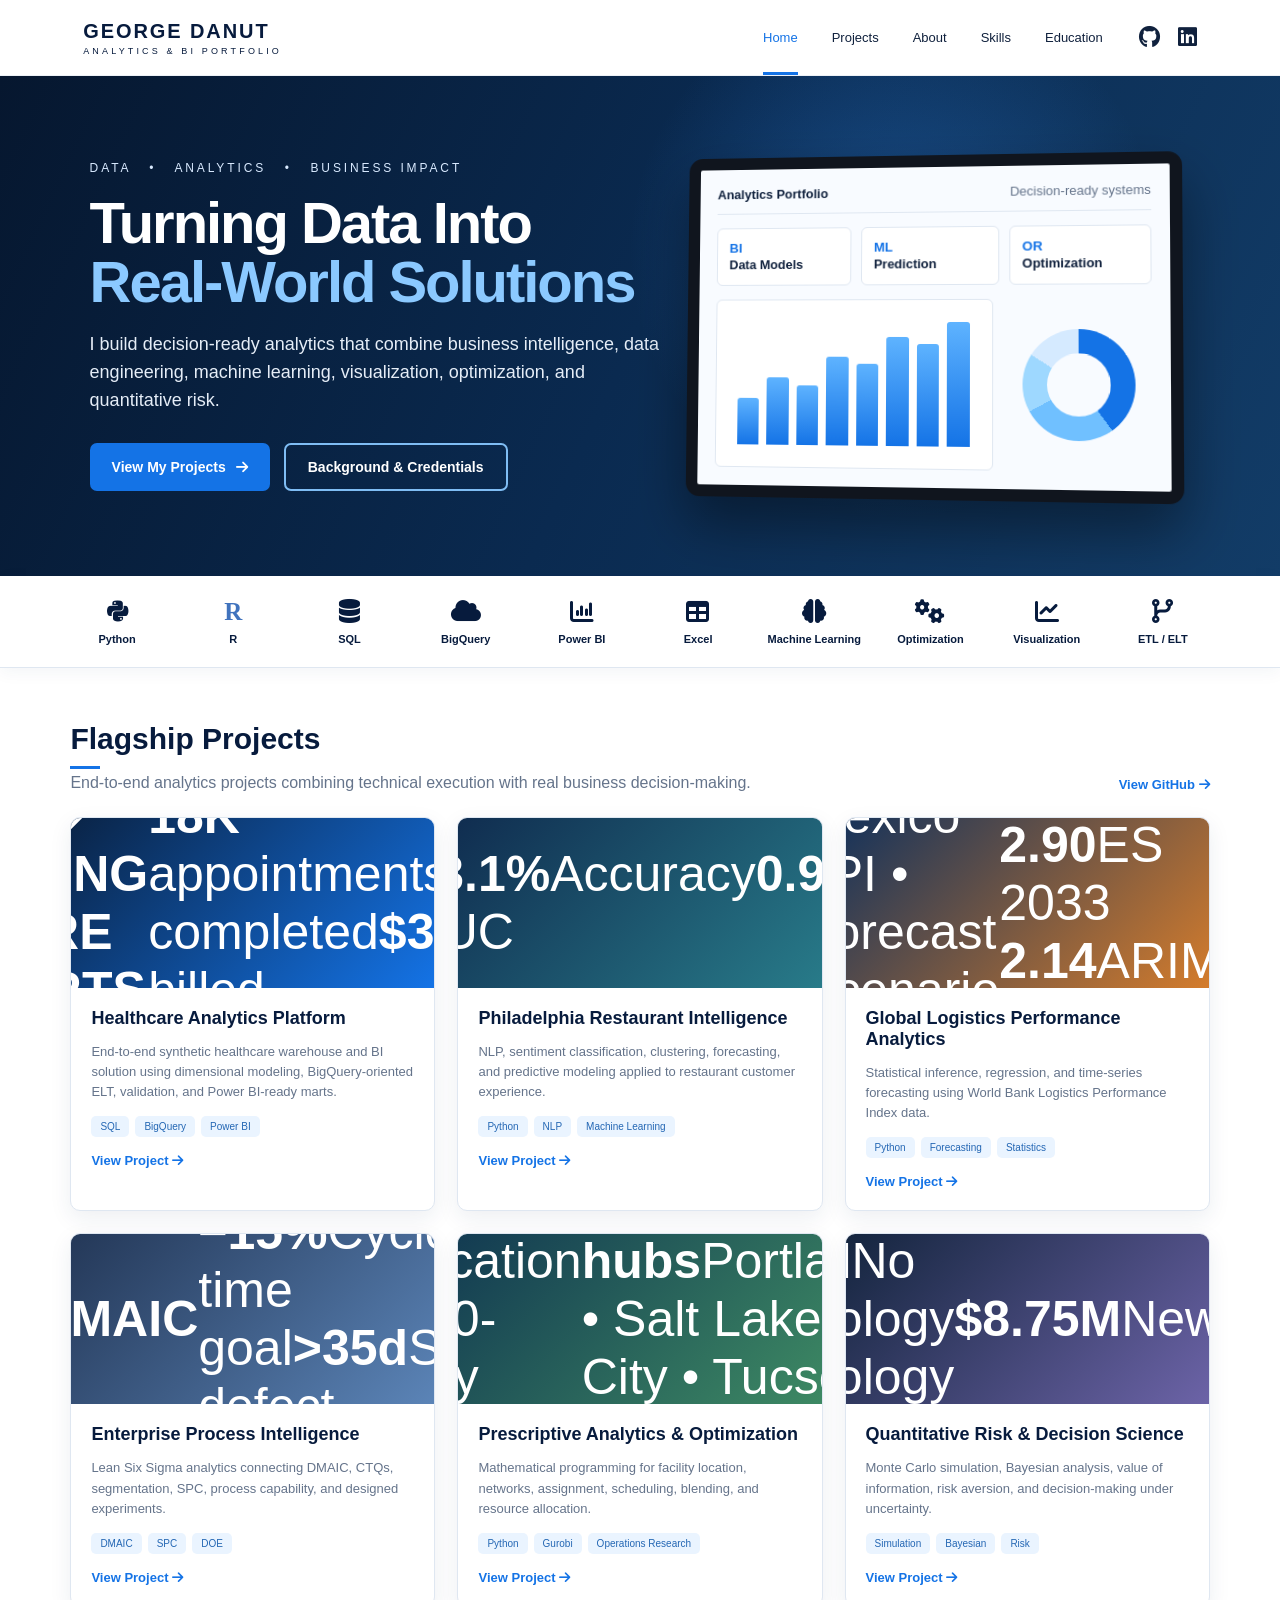
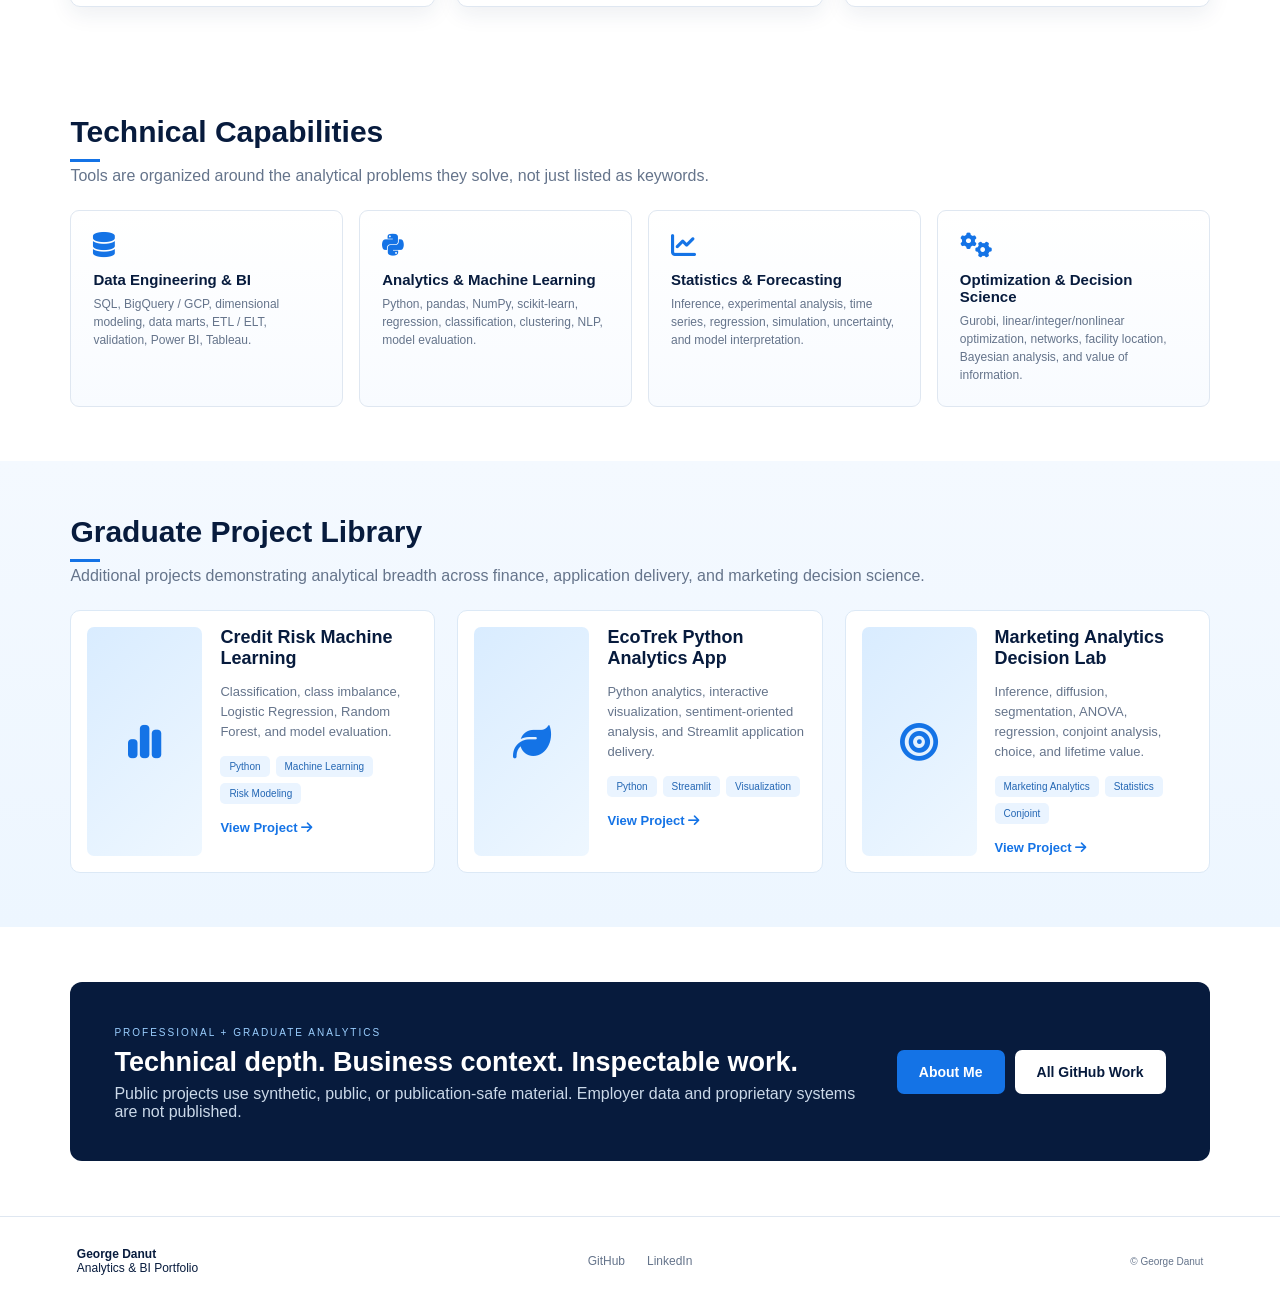
==== commit eb0f61ab: "Replace decorative flagship art with analytical evidence" ====
--- a/index.html
+++ b/index.html
@@ -40,22 +40,22 @@
 <div class="section-title"><div><h2>Flagship Projects</h2><p>End-to-end analytics projects combining technical execution with real business decision-making.</p></div><a href="https://github.com/Gdanut98">View GitHub <i class="fa-solid fa-arrow-right"></i></a></div>
 <div class="project-grid">
 <article class="project-card">
-<div class="project-art health"><i class="fa-solid fa-hospital"></i><div class="mini-chart"><span></span><span></span><span></span><span></span><span></span></div></div>
+<div class="project-art evidence health"><div class="evidence-title">Healthcare Analytics Platform</div><div class="pipeline"><b>RAW</b><i class="fa-solid fa-arrow-right"></i><b>STAGING</b><i class="fa-solid fa-arrow-right"></i><b>CORE</b><i class="fa-solid fa-arrow-right"></i><b>MARTS</b></div><div class="evidence-kpis"><span><strong>18K</strong> appointments</span><span><strong>14,229</strong> completed</span><span><strong>$3.17M</strong> billed</span></div><small>Synthetic portfolio dataset • BigQuery-oriented dimensional model</small></div>
 <div class="project-body"><h3>Healthcare Analytics Platform</h3><p>End-to-end synthetic healthcare warehouse and BI solution using dimensional modeling, BigQuery-oriented ELT, validation, and Power BI-ready marts.</p><div class="tags"><span>SQL</span><span>BigQuery</span><span>Power BI</span></div><a href="https://github.com/Gdanut98/healthcare-analytics-platform">View Project <i class="fa-solid fa-arrow-right"></i></a></div>
 </article><article class="project-card">
-<div class="project-art restaurant"><i class="fa-solid fa-utensils"></i><div class="mini-chart"><span></span><span></span><span></span><span></span><span></span></div></div>
+<div class="project-art evidence restaurant"><div class="evidence-title">Text Classification</div><div class="metric-pair"><span><strong>93.1%</strong>Accuracy</span><span><strong>0.975</strong>ROC-AUC</span></div><div class="sentiment-bar"><i style="width:69.57%"></i><i style="width:13.69%"></i><i style="width:16.74%"></i></div><small>12,498 reviews • LR selected for stronger negative recall</small></div>
 <div class="project-body"><h3>Philadelphia Restaurant Intelligence</h3><p>NLP, sentiment classification, clustering, forecasting, and predictive modeling applied to restaurant customer experience.</p><div class="tags"><span>Python</span><span>NLP</span><span>Machine Learning</span></div><a href="https://github.com/Gdanut98/philadelphia-restaurant-intelligence">View Project <i class="fa-solid fa-arrow-right"></i></a></div>
 </article><article class="project-card">
-<div class="project-art logistics"><i class="fa-solid fa-truck-fast"></i><div class="mini-chart"><span></span><span></span><span></span><span></span><span></span></div></div>
+<div class="project-art evidence logistics"><div class="evidence-title">Mexico LPI • Forecast Scenario</div><svg viewBox="0 0 300 95" role="img" aria-label="Mexico LPI forecast summary"><polyline points="12,22 58,32 103,29 148,40" fill="none" stroke="white" stroke-width="4"/><polyline points="148,40 195,50 242,65 288,80" fill="none" stroke="#ffe3a8" stroke-width="4" stroke-dasharray="6 5"/><circle cx="148" cy="40" r="5" fill="white"/></svg><div class="chart-labels"><span>2023 <b>2.90</b></span><span>ES 2033 <b>2.14</b></span><span>ARIMA 2033 <b>2.67</b></span></div></div>
 <div class="project-body"><h3>Global Logistics Performance Analytics</h3><p>Statistical inference, regression, and time-series forecasting using World Bank Logistics Performance Index data.</p><div class="tags"><span>Python</span><span>Forecasting</span><span>Statistics</span></div><a href="https://github.com/Gdanut98/global-logistics-performance-analytics">View Project <i class="fa-solid fa-arrow-right"></i></a></div>
 </article><article class="project-card">
-<div class="project-art process"><i class="fa-solid fa-diagram-project"></i><div class="mini-chart"><span></span><span></span><span></span><span></span><span></span></div></div>
+<div class="project-art evidence process"><div class="evidence-title">DMAIC Process Intelligence</div><div class="dmaic"><b>D</b><b>M</b><b>A</b><b>I</b><b>C</b></div><div class="metric-pair"><span><strong>−15%</strong>Cycle-time goal</span><span><strong>&gt;35d</strong>SLA defect</span></div><small>75K proposal transactions described in the case study</small></div>
 <div class="project-body"><h3>Enterprise Process Intelligence</h3><p>Lean Six Sigma analytics connecting DMAIC, CTQs, segmentation, SPC, process capability, and designed experiments.</p><div class="tags"><span>DMAIC</span><span>SPC</span><span>DOE</span></div><a href="https://github.com/Gdanut98/enterprise-process-intelligence">View Project <i class="fa-solid fa-arrow-right"></i></a></div>
 </article><article class="project-card">
-<div class="project-art optimization"><i class="fa-solid fa-route"></i><div class="mini-chart"><span></span><span></span><span></span><span></span><span></span></div></div>
+<div class="project-art evidence optimization"><div class="evidence-title">Facility Location • 10-City Case</div><div class="network"><i></i><i></i><i></i><i></i><i></i><i></i><i></i></div><div class="facility-result"><strong>4 hubs</strong><span>Portland • Salt Lake City • Tucson • Los Angeles</span></div></div>
 <div class="project-body"><h3>Prescriptive Analytics & Optimization</h3><p>Mathematical programming for facility location, networks, assignment, scheduling, blending, and resource allocation.</p><div class="tags"><span>Python</span><span>Gurobi</span><span>Operations Research</span></div><a href="https://github.com/Gdanut98/prescriptive-analytics-optimization">View Project <i class="fa-solid fa-arrow-right"></i></a></div>
 </article><article class="project-card">
-<div class="project-art risk"><i class="fa-solid fa-chart-area"></i><div class="mini-chart"><span></span><span></span><span></span><span></span><span></span></div></div>
+<div class="project-art evidence risk"><div class="evidence-title">Value of Information</div><div class="metric-pair"><span><strong>$6.0M</strong>No technology</span><span><strong>$8.75M</strong>New technology</span></div><div class="voi"><b>VOI ≈ $2.75M</b></div><small>StellarPath decision-analysis case</small></div>
 <div class="project-body"><h3>Quantitative Risk & Decision Science</h3><p>Monte Carlo simulation, Bayesian analysis, value of information, risk aversion, and decision-making under uncertainty.</p><div class="tags"><span>Simulation</span><span>Bayesian</span><span>Risk</span></div><a href="https://github.com/Gdanut98/quantitative-risk-decision-science">View Project <i class="fa-solid fa-arrow-right"></i></a></div>
 </article>
 </div>
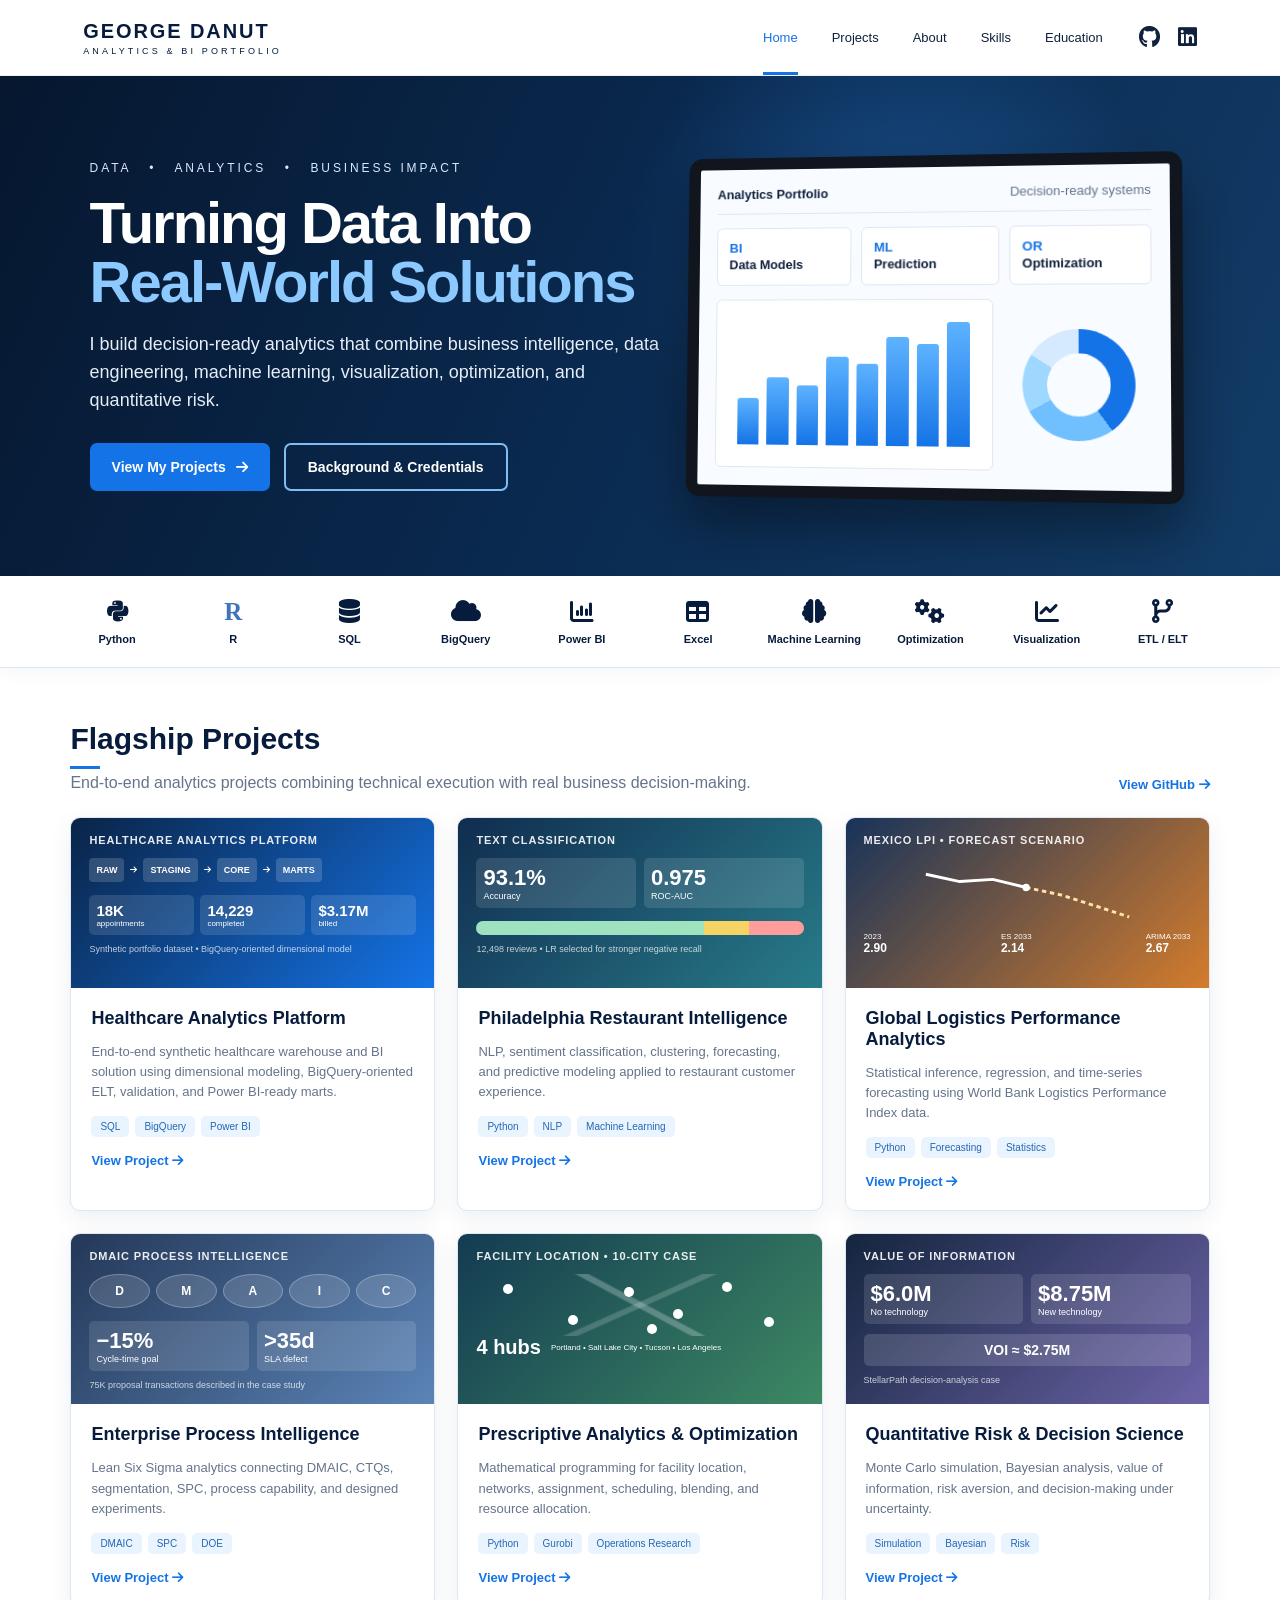
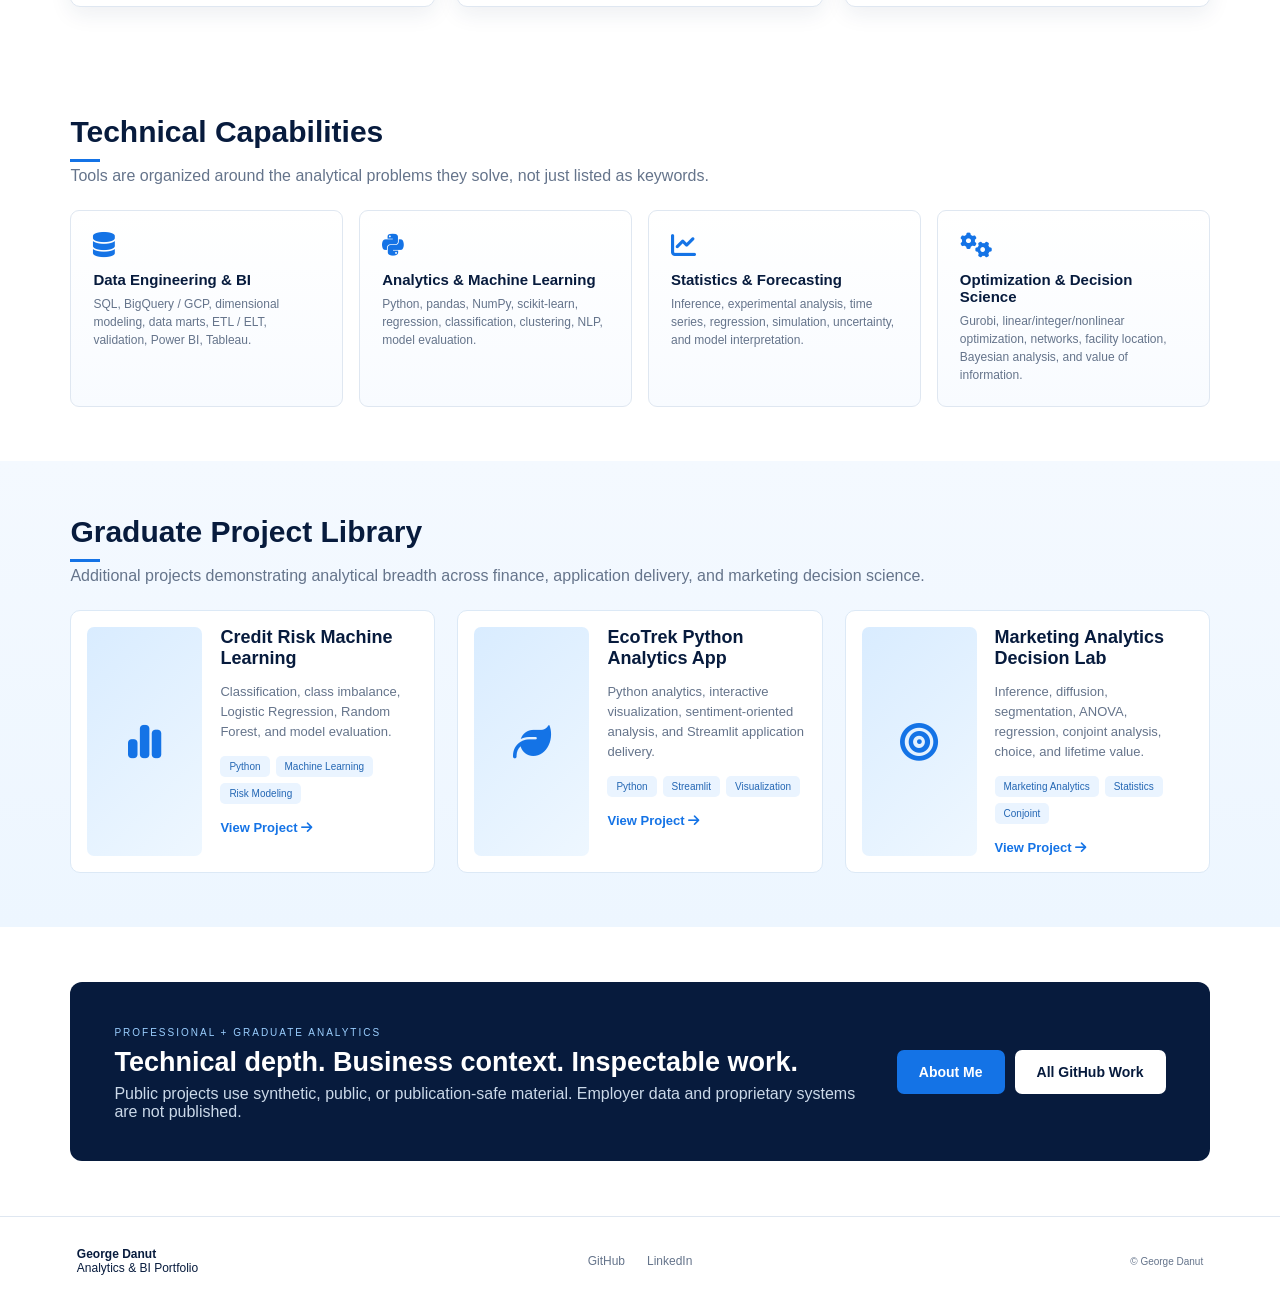
==== commit 0aa8cec5: "Route portfolio to fresh background page and version styles" ====
--- a/index.html
+++ b/index.html
@@ -5,13 +5,13 @@
 <meta name="viewport" content="width=device-width,initial-scale=1">
 <meta name="description" content="George Danut — Analytics, Business Intelligence, Data Engineering, Machine Learning, Optimization and Decision Science portfolio.">
 <title>George Danut | Analytics & BI Portfolio</title>
-<link rel="stylesheet" href="assets/css/portfolio.css">
+<link rel="stylesheet" href="assets/css/portfolio.css?v=20261006-2">
 <link rel="stylesheet" href="https://cdnjs.cloudflare.com/ajax/libs/font-awesome/6.5.2/css/all.min.css">
 </head>
 <body>
 <nav class="topbar">
 <a class="brand" href="#home"><strong>GEORGE DANUT</strong><span>ANALYTICS &amp; BI PORTFOLIO</span></a>
-<div class="navlinks"><a class="active" href="#home">Home</a><a href="#projects">Projects</a><a href="generic.html">About</a><a href="#skills">Skills</a><a href="generic.html#education">Education</a></div>
+<div class="navlinks"><a class="active" href="#home">Home</a><a href="#projects">Projects</a><a href="background.html">About</a><a href="#skills">Skills</a><a href="background.html#education">Education</a></div>
 <div class="social"><a href="https://github.com/Gdanut98" aria-label="GitHub"><i class="fa-brands fa-github"></i></a><a href="https://www.linkedin.com/in/george-danut/" aria-label="LinkedIn"><i class="fa-brands fa-linkedin"></i></a></div>
 </nav>
 
@@ -20,7 +20,7 @@
 <div class="eyebrow">DATA &nbsp; • &nbsp; ANALYTICS &nbsp; • &nbsp; BUSINESS IMPACT</div>
 <h1>Turning Data Into<br><span>Real-World Solutions</span></h1>
 <p>I build decision-ready analytics that combine business intelligence, data engineering, machine learning, visualization, optimization, and quantitative risk.</p>
-<div class="hero-actions"><a class="btn primary" href="#projects">View My Projects <i class="fa-solid fa-arrow-right"></i></a><a class="btn ghost" href="generic.html">Background &amp; Credentials</a></div>
+<div class="hero-actions"><a class="btn primary" href="#projects">View My Projects <i class="fa-solid fa-arrow-right"></i></a><a class="btn ghost" href="background.html">Background &amp; Credentials</a></div>
 </div>
 <div class="hero-visual" aria-label="Analytics dashboard illustration">
 <div class="screen">
@@ -73,7 +73,7 @@
 </div>
 </section>
 
-<section class="cta"><div><span>PROFESSIONAL + GRADUATE ANALYTICS</span><h2>Technical depth. Business context. Inspectable work.</h2><p>Public projects use synthetic, public, or publication-safe material. Employer data and proprietary systems are not published.</p></div><div><a class="btn primary" href="generic.html">About Me</a><a class="btn light" href="https://github.com/Gdanut98">All GitHub Work</a></div></section>
+<section class="cta"><div><span>PROFESSIONAL + GRADUATE ANALYTICS</span><h2>Technical depth. Business context. Inspectable work.</h2><p>Public projects use synthetic, public, or publication-safe material. Employer data and proprietary systems are not published.</p></div><div><a class="btn primary" href="background.html">About Me</a><a class="btn light" href="https://github.com/Gdanut98">All GitHub Work</a></div></section>
 </main>
 <footer><div><strong>George Danut</strong><span>Analytics &amp; BI Portfolio</span></div><div><a href="https://github.com/Gdanut98">GitHub</a><a href="https://www.linkedin.com/in/george-danut/">LinkedIn</a></div><small>© George Danut</small></footer>
 </body>
--- a/assets/css/portfolio.css
+++ b/assets/css/portfolio.css
@@ -10,3 +10,5 @@
 .cert-section{background:#f7faff}.cert-grid{display:grid;grid-template-columns:repeat(4,1fr);gap:10px}.cert-grid span{padding:14px;background:#fff;border:1px solid var(--line);border-radius:7px;font-size:12px;font-weight:700;color:#33445e}
 .skills-detail{background:#fff}.skills-grid{display:grid;grid-template-columns:repeat(4,1fr);gap:16px}.skill-card{border:1px solid var(--line);border-radius:9px;padding:22px;background:linear-gradient(180deg,#fff,#f8fbff)}.skill-card i{font-size:25px;color:var(--blue)}.skill-card h3{font-size:15px;color:var(--navy);margin:13px 0 7px}.skill-card p{font-size:12px;line-height:1.5;color:var(--muted);margin:0}
 @media(max-width:900px){.subhero,.about-grid{grid-template-columns:1fr}.credential-visual{display:none}.experience-strip,.breadth-grid,.cert-grid,.skills-grid{grid-template-columns:repeat(2,1fr)}}@media(max-width:600px){.subhero{padding:50px 6%}.subhero h1{font-size:37px}.experience-strip,.education-grid,.breadth-grid,.cert-grid,.skills-grid{grid-template-columns:1fr}}
+
+.project-art.evidence{display:block;padding:16px 18px;font-size:inherit;text-align:left}.evidence-title{font-size:11px;font-weight:800;letter-spacing:.08em;text-transform:uppercase;opacity:.9;margin-bottom:12px}.evidence small{display:block;font-size:9px;opacity:.75;margin-top:9px}.pipeline{display:flex;align-items:center;gap:6px;font-size:9px}.pipeline b{padding:7px;background:rgba(255,255,255,.16);border-radius:4px}.pipeline i{font-size:8px}.evidence-kpis{display:grid;grid-template-columns:repeat(3,1fr);gap:6px;margin-top:13px}.evidence-kpis span,.metric-pair span{background:rgba(255,255,255,.12);border-radius:5px;padding:7px;font-size:8px}.evidence-kpis strong,.metric-pair strong{display:block;font-size:15px}.metric-pair{display:grid;grid-template-columns:1fr 1fr;gap:8px}.metric-pair span{font-size:9px}.metric-pair strong{font-size:22px}.sentiment-bar{height:14px;display:flex;border-radius:7px;overflow:hidden;margin-top:13px;background:rgba(255,255,255,.15)}.sentiment-bar i:nth-child(1){background:#9fe2bf}.sentiment-bar i:nth-child(2){background:#f6d365}.sentiment-bar i:nth-child(3){background:#ff9d9d}.evidence svg{width:100%;height:70px;overflow:visible}.chart-labels{display:flex;justify-content:space-between;font-size:8px}.chart-labels b{display:block;font-size:12px}.dmaic{display:grid;grid-template-columns:repeat(5,1fr);gap:6px;margin-bottom:13px}.dmaic b{background:rgba(255,255,255,.14);border:1px solid rgba(255,255,255,.25);text-align:center;padding:9px 0;border-radius:50%;font-size:12px}.network{height:62px;position:relative;background:linear-gradient(28deg,transparent 48%,rgba(255,255,255,.25) 49%,rgba(255,255,255,.25) 51%,transparent 52%),linear-gradient(-24deg,transparent 48%,rgba(255,255,255,.18) 49%,rgba(255,255,255,.18) 51%,transparent 52%)}.network i{position:absolute;width:10px;height:10px;background:white;border-radius:50%}.network i:nth-child(1){left:8%;top:15%}.network i:nth-child(2){left:28%;top:65%}.network i:nth-child(3){left:45%;top:20%}.network i:nth-child(4){left:60%;top:55%}.network i:nth-child(5){left:75%;top:12%}.network i:nth-child(6){left:88%;top:68%}.network i:nth-child(7){left:52%;top:80%}.facility-result{display:flex;gap:10px;align-items:center}.facility-result strong{font-size:20px}.facility-result span{font-size:8px;max-width:180px}.voi{margin-top:10px;background:rgba(255,255,255,.14);padding:8px;border-radius:5px;text-align:center;font-size:14px}
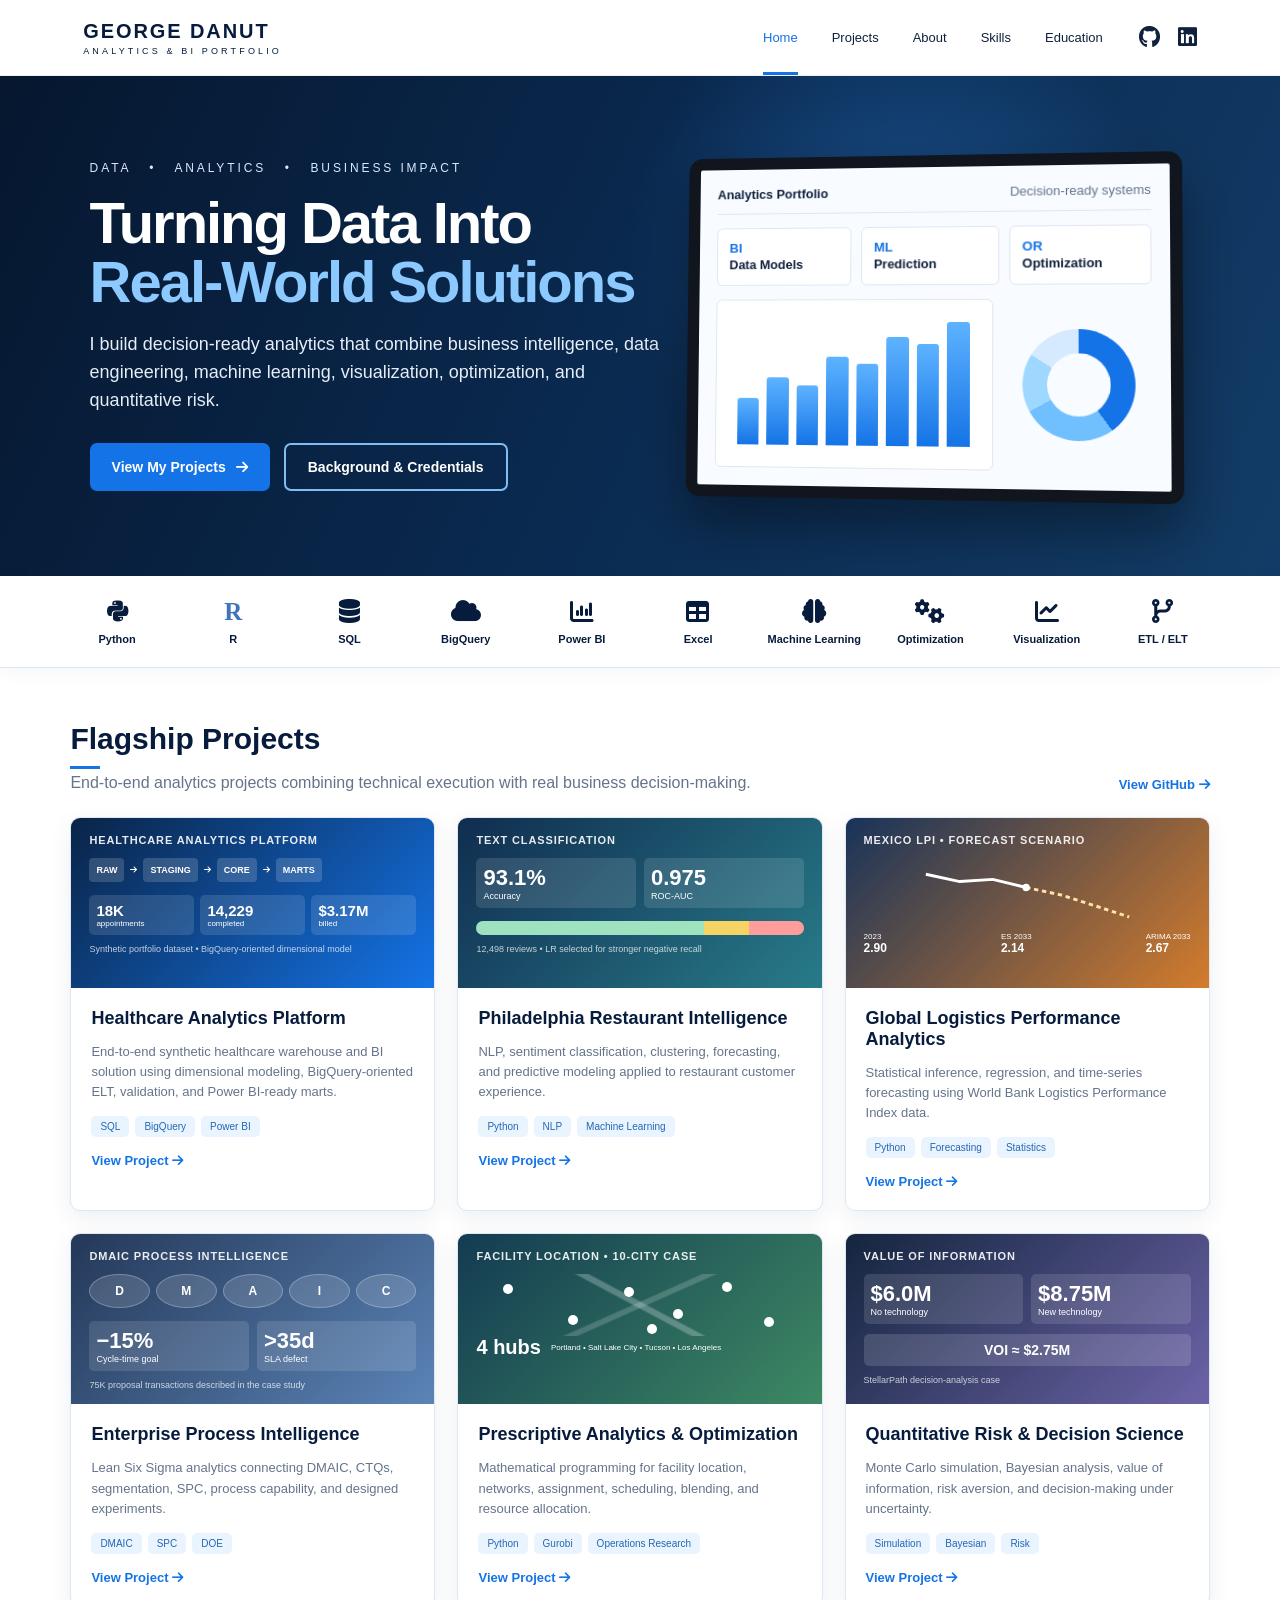
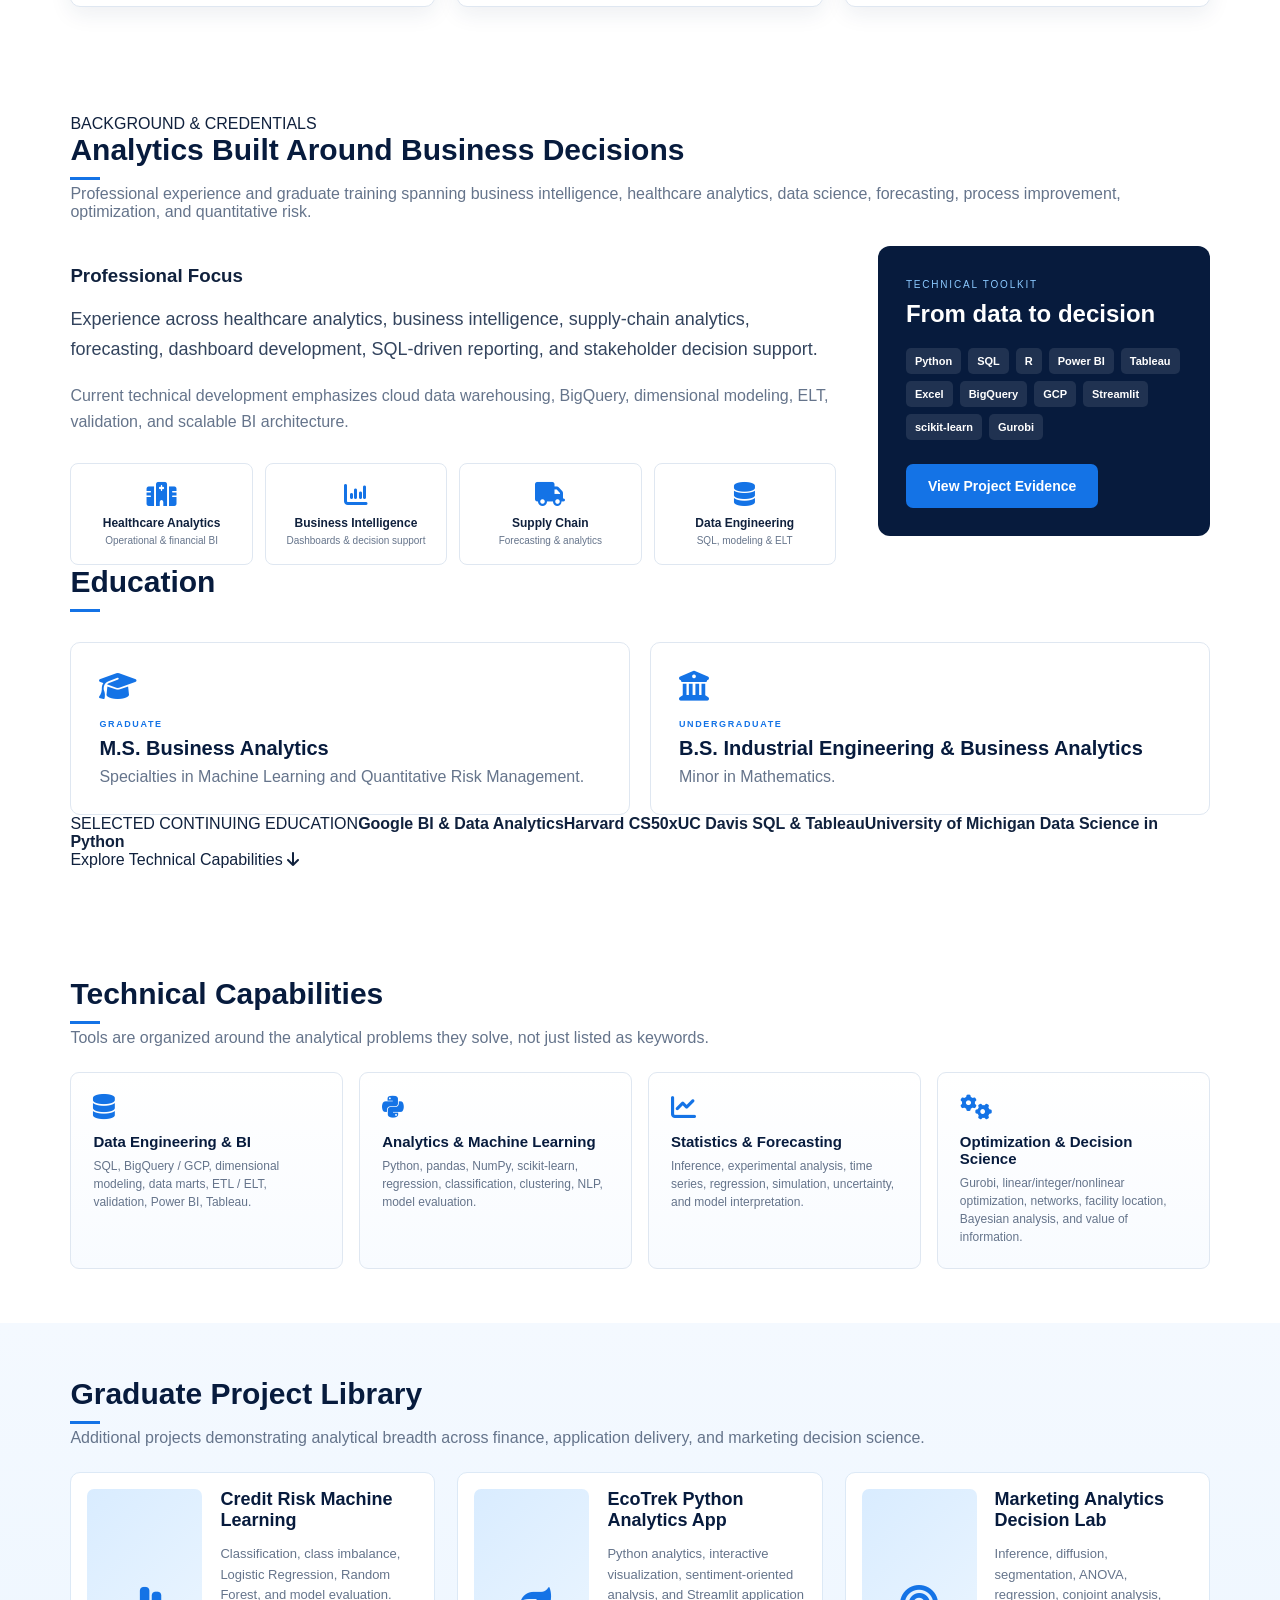
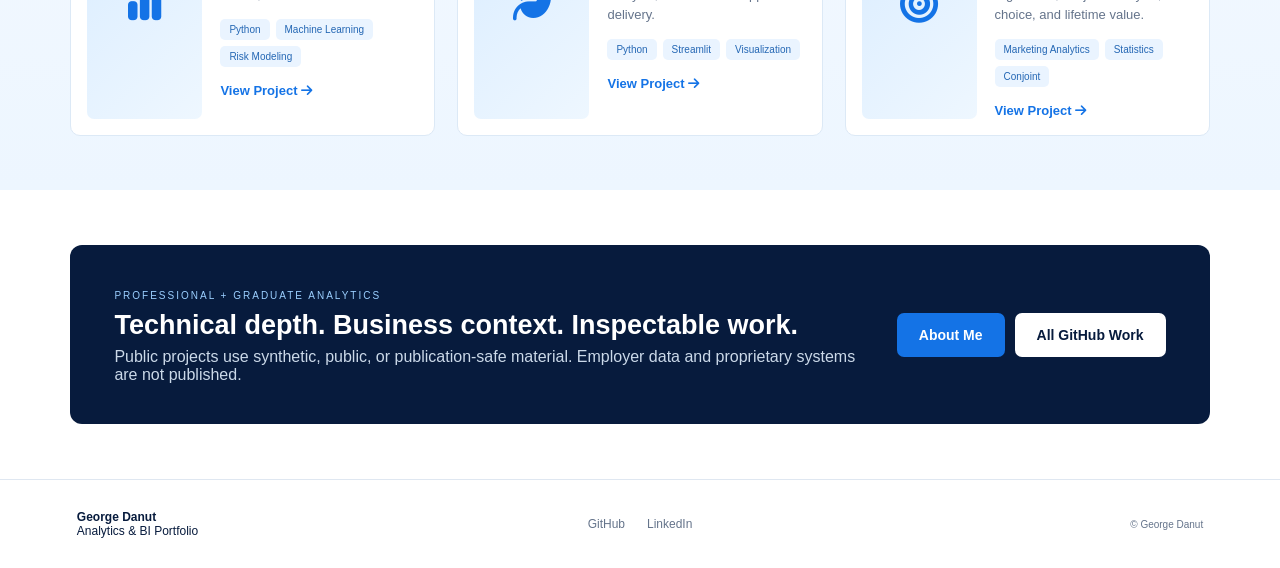
==== commit 001fd2c3: "Integrate background and credentials into main portfolio" ====
--- a/index.html
+++ b/index.html
@@ -11,7 +11,7 @@
 <body>
 <nav class="topbar">
 <a class="brand" href="#home"><strong>GEORGE DANUT</strong><span>ANALYTICS &amp; BI PORTFOLIO</span></a>
-<div class="navlinks"><a class="active" href="#home">Home</a><a href="#projects">Projects</a><a href="background.html">About</a><a href="#skills">Skills</a><a href="background.html#education">Education</a></div>
+<div class="navlinks"><a class="active" href="#home">Home</a><a href="#projects">Projects</a><a href="#about">About</a><a href="#skills">Skills</a><a href="#education">Education</a></div>
 <div class="social"><a href="https://github.com/Gdanut98" aria-label="GitHub"><i class="fa-brands fa-github"></i></a><a href="https://www.linkedin.com/in/george-danut/" aria-label="LinkedIn"><i class="fa-brands fa-linkedin"></i></a></div>
 </nav>
 
@@ -20,7 +20,7 @@
 <div class="eyebrow">DATA &nbsp; • &nbsp; ANALYTICS &nbsp; • &nbsp; BUSINESS IMPACT</div>
 <h1>Turning Data Into<br><span>Real-World Solutions</span></h1>
 <p>I build decision-ready analytics that combine business intelligence, data engineering, machine learning, visualization, optimization, and quantitative risk.</p>
-<div class="hero-actions"><a class="btn primary" href="#projects">View My Projects <i class="fa-solid fa-arrow-right"></i></a><a class="btn ghost" href="background.html">Background &amp; Credentials</a></div>
+<div class="hero-actions"><a class="btn primary" href="#projects">View My Projects <i class="fa-solid fa-arrow-right"></i></a><a class="btn ghost" href="#about">Background &amp; Credentials</a></div>
 </div>
 <div class="hero-visual" aria-label="Analytics dashboard illustration">
 <div class="screen">
@@ -61,7 +61,20 @@
 </div>
 </section>
 
-<section class="section skills-detail" id="skills"><div class="section-title"><div><h2>Technical Capabilities</h2><p>Tools are organized around the analytical problems they solve, not just listed as keywords.</p></div></div><div class="skills-grid">
+<section class="section integrated-about" id="about">
+<div class="section-title"><div><span class="section-kicker">BACKGROUND &amp; CREDENTIALS</span><h2>Analytics Built Around Business Decisions</h2><p>Professional experience and graduate training spanning business intelligence, healthcare analytics, data science, forecasting, process improvement, optimization, and quantitative risk.</p></div></div>
+<div class="about-grid">
+<div class="about-main">
+<h3>Professional Focus</h3>
+<p class="lead">Experience across healthcare analytics, business intelligence, supply-chain analytics, forecasting, dashboard development, SQL-driven reporting, and stakeholder decision support.</p>
+<p>Current technical development emphasizes cloud data warehousing, BigQuery, dimensional modeling, ELT, validation, and scalable BI architecture.</p>
+<div class="experience-strip"><div><i class="fa-solid fa-hospital"></i><b>Healthcare Analytics</b><span>Operational &amp; financial BI</span></div><div><i class="fa-solid fa-chart-column"></i><b>Business Intelligence</b><span>Dashboards &amp; decision support</span></div><div><i class="fa-solid fa-truck"></i><b>Supply Chain</b><span>Forecasting &amp; analytics</span></div><div><i class="fa-solid fa-database"></i><b>Data Engineering</b><span>SQL, modeling &amp; ELT</span></div></div>
+</div>
+<aside class="profile-card"><span>TECHNICAL TOOLKIT</span><h3>From data to decision</h3><div class="tool-cloud"><b>Python</b><b>SQL</b><b>R</b><b>Power BI</b><b>Tableau</b><b>Excel</b><b>BigQuery</b><b>GCP</b><b>Streamlit</b><b>scikit-learn</b><b>Gurobi</b></div><a class="btn primary" href="#projects">View Project Evidence</a></aside>
+</div>
+<div class="education-inline" id="education"><div class="section-title compact"><div><h2>Education</h2></div></div><div class="education-grid"><article><i class="fa-solid fa-graduation-cap"></i><span>GRADUATE</span><h3>M.S. Business Analytics</h3><p>Specialties in Machine Learning and Quantitative Risk Management.</p></article><article><i class="fa-solid fa-building-columns"></i><span>UNDERGRADUATE</span><h3>B.S. Industrial Engineering &amp; Business Analytics</h3><p>Minor in Mathematics.</p></article></div></div>
+<div class="credential-row"><div><span>SELECTED CONTINUING EDUCATION</span><b>Google BI &amp; Data Analytics</b><b>Harvard CS50x</b><b>UC Davis SQL &amp; Tableau</b><b>University of Michigan Data Science in Python</b></div><a href="#skills">Explore Technical Capabilities <i class="fa-solid fa-arrow-down"></i></a></div>
+</section><section class="section skills-detail" id="skills"><div class="section-title"><div><h2>Technical Capabilities</h2><p>Tools are organized around the analytical problems they solve, not just listed as keywords.</p></div></div><div class="skills-grid">
 <article class="skill-card"><i class="fa-solid fa-database"></i><h3>Data Engineering & BI</h3><p>SQL, BigQuery / GCP, dimensional modeling, data marts, ETL / ELT, validation, Power BI, Tableau.</p></article>
 <article class="skill-card"><i class="fa-brands fa-python"></i><h3>Analytics & Machine Learning</h3><p>Python, pandas, NumPy, scikit-learn, regression, classification, clustering, NLP, model evaluation.</p></article>
 <article class="skill-card"><i class="fa-solid fa-chart-line"></i><h3>Statistics & Forecasting</h3><p>Inference, experimental analysis, time series, regression, simulation, uncertainty, and model interpretation.</p></article>
@@ -73,7 +86,7 @@
 </div>
 </section>
 
-<section class="cta"><div><span>PROFESSIONAL + GRADUATE ANALYTICS</span><h2>Technical depth. Business context. Inspectable work.</h2><p>Public projects use synthetic, public, or publication-safe material. Employer data and proprietary systems are not published.</p></div><div><a class="btn primary" href="background.html">About Me</a><a class="btn light" href="https://github.com/Gdanut98">All GitHub Work</a></div></section>
+<section class="cta"><div><span>PROFESSIONAL + GRADUATE ANALYTICS</span><h2>Technical depth. Business context. Inspectable work.</h2><p>Public projects use synthetic, public, or publication-safe material. Employer data and proprietary systems are not published.</p></div><div><a class="btn primary" href="#about">About Me</a><a class="btn light" href="https://github.com/Gdanut98">All GitHub Work</a></div></section>
 </main>
 <footer><div><strong>George Danut</strong><span>Analytics &amp; BI Portfolio</span></div><div><a href="https://github.com/Gdanut98">GitHub</a><a href="https://www.linkedin.com/in/george-danut/">LinkedIn</a></div><small>© George Danut</small></footer>
 </body>
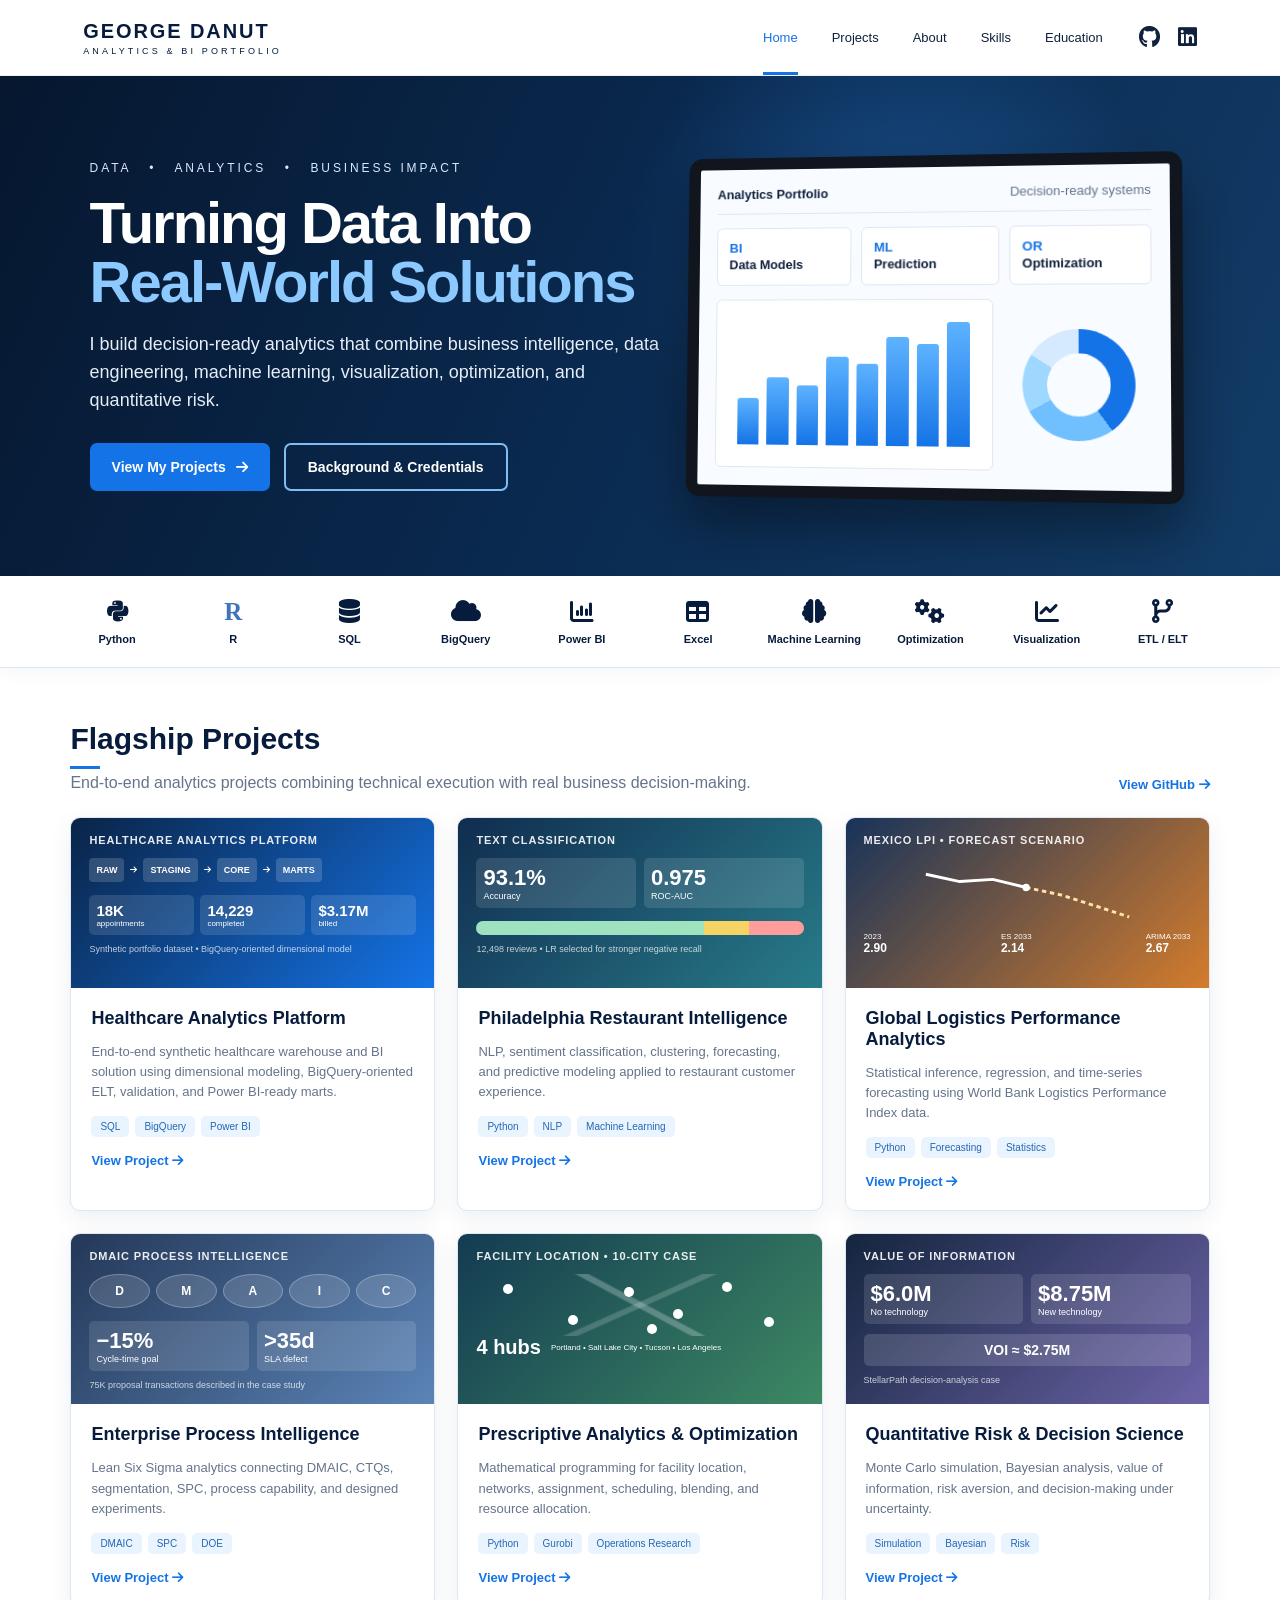
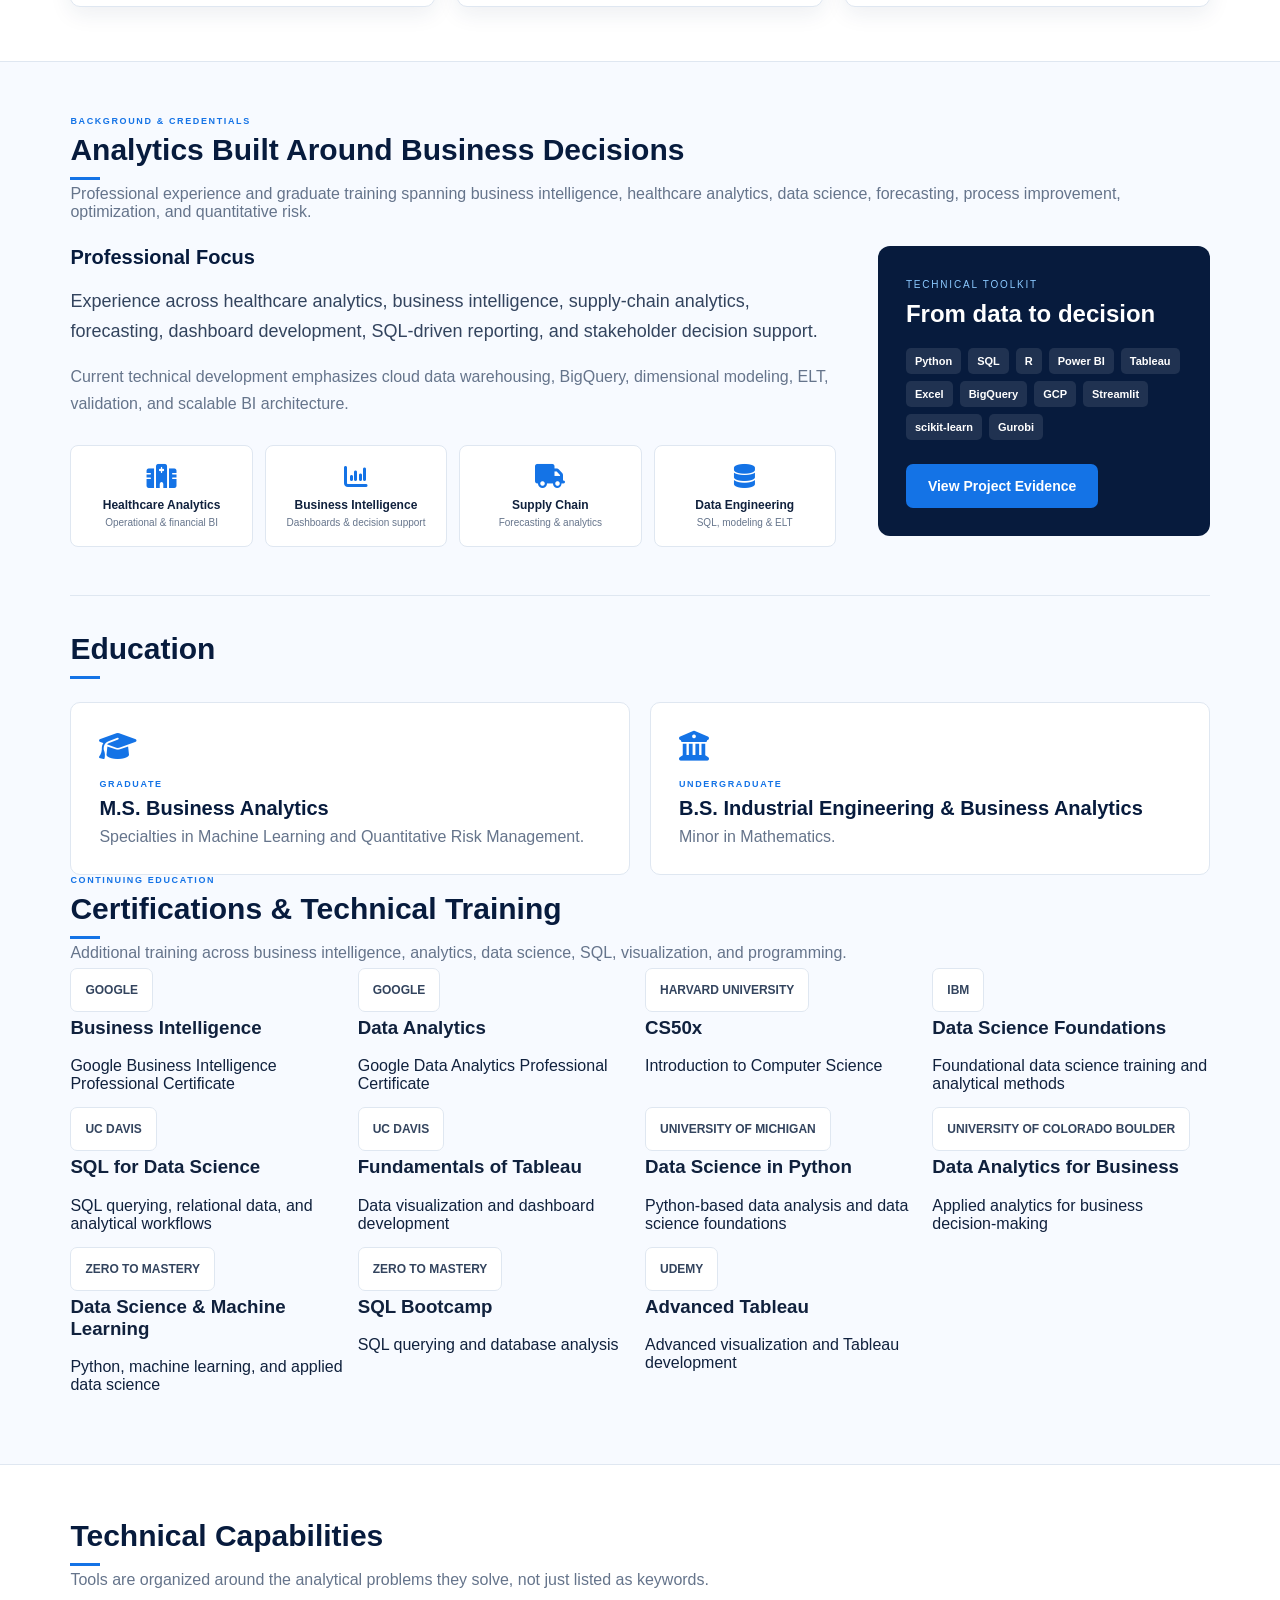
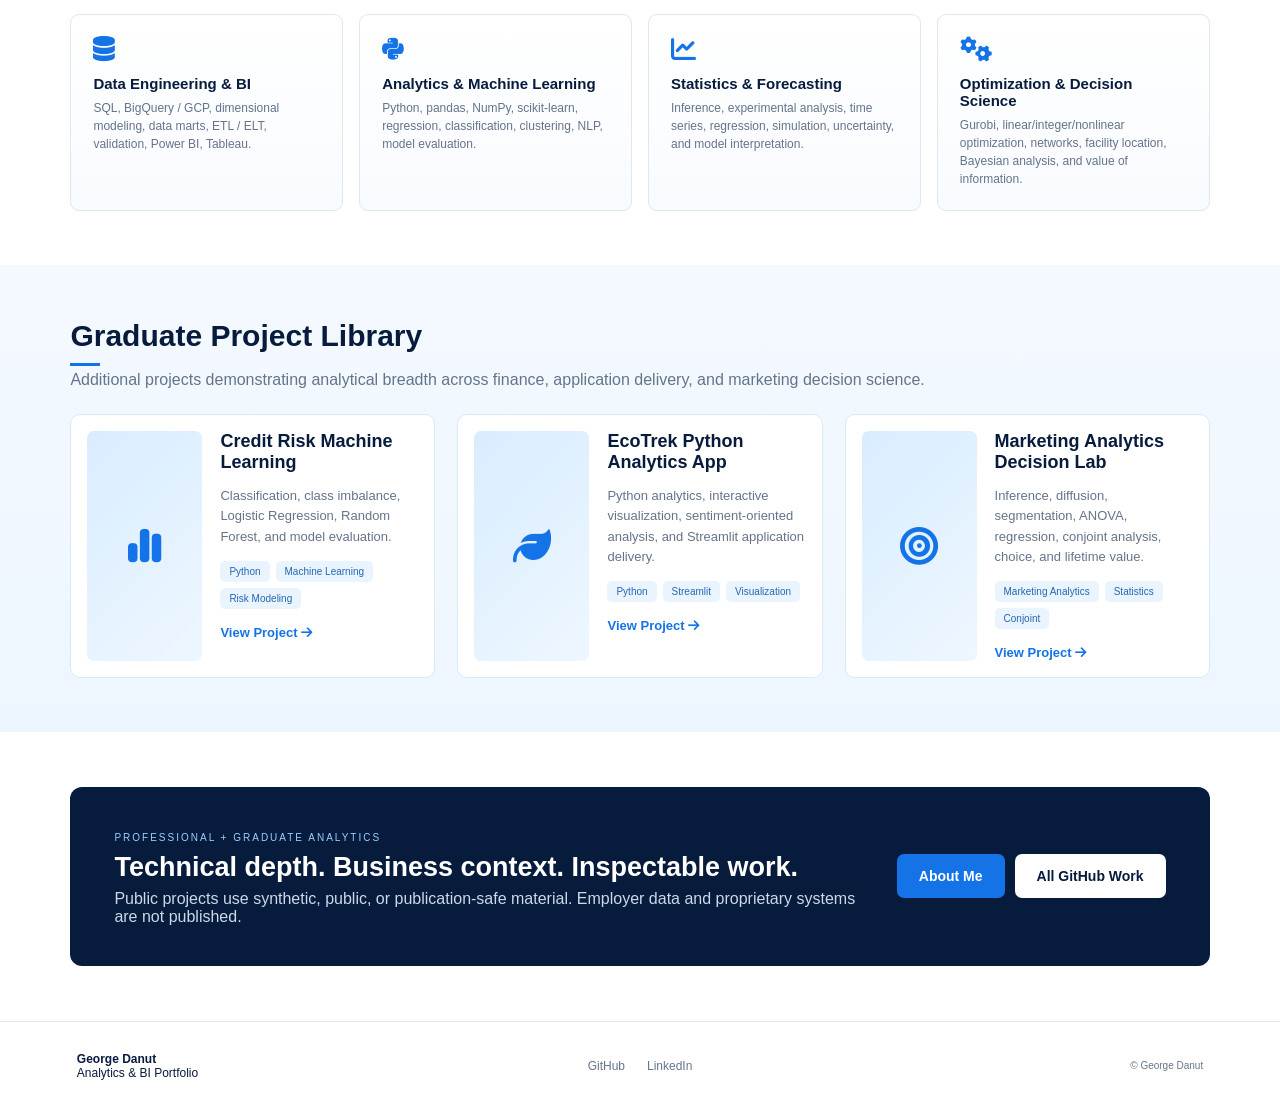
==== commit 6bdbdd2c: "Expand continuing education credential listings" ====
--- a/index.html
+++ b/index.html
@@ -73,7 +73,21 @@
 <aside class="profile-card"><span>TECHNICAL TOOLKIT</span><h3>From data to decision</h3><div class="tool-cloud"><b>Python</b><b>SQL</b><b>R</b><b>Power BI</b><b>Tableau</b><b>Excel</b><b>BigQuery</b><b>GCP</b><b>Streamlit</b><b>scikit-learn</b><b>Gurobi</b></div><a class="btn primary" href="#projects">View Project Evidence</a></aside>
 </div>
 <div class="education-inline" id="education"><div class="section-title compact"><div><h2>Education</h2></div></div><div class="education-grid"><article><i class="fa-solid fa-graduation-cap"></i><span>GRADUATE</span><h3>M.S. Business Analytics</h3><p>Specialties in Machine Learning and Quantitative Risk Management.</p></article><article><i class="fa-solid fa-building-columns"></i><span>UNDERGRADUATE</span><h3>B.S. Industrial Engineering &amp; Business Analytics</h3><p>Minor in Mathematics.</p></article></div></div>
-<div class="credential-row"><div><span>SELECTED CONTINUING EDUCATION</span><b>Google BI &amp; Data Analytics</b><b>Harvard CS50x</b><b>UC Davis SQL &amp; Tableau</b><b>University of Michigan Data Science in Python</b></div><a href="#skills">Explore Technical Capabilities <i class="fa-solid fa-arrow-down"></i></a></div>
+<div class="continuing-education">
+<div class="section-title compact"><div><span class="section-kicker">CONTINUING EDUCATION</span><h2>Certifications &amp; Technical Training</h2><p>Additional training across business intelligence, analytics, data science, SQL, visualization, and programming.</p></div></div>
+<div class="cert-grid portfolio-certs">
+<article><span>GOOGLE</span><h3>Business Intelligence</h3><p>Google Business Intelligence Professional Certificate</p></article>
+<article><span>GOOGLE</span><h3>Data Analytics</h3><p>Google Data Analytics Professional Certificate</p></article>
+<article><span>HARVARD UNIVERSITY</span><h3>CS50x</h3><p>Introduction to Computer Science</p></article>
+<article><span>IBM</span><h3>Data Science Foundations</h3><p>Foundational data science training and analytical methods</p></article>
+<article><span>UC DAVIS</span><h3>SQL for Data Science</h3><p>SQL querying, relational data, and analytical workflows</p></article>
+<article><span>UC DAVIS</span><h3>Fundamentals of Tableau</h3><p>Data visualization and dashboard development</p></article>
+<article><span>UNIVERSITY OF MICHIGAN</span><h3>Data Science in Python</h3><p>Python-based data analysis and data science foundations</p></article>
+<article><span>UNIVERSITY OF COLORADO BOULDER</span><h3>Data Analytics for Business</h3><p>Applied analytics for business decision-making</p></article>
+<article><span>ZERO TO MASTERY</span><h3>Data Science &amp; Machine Learning</h3><p>Python, machine learning, and applied data science</p></article>
+<article><span>ZERO TO MASTERY</span><h3>SQL Bootcamp</h3><p>SQL querying and database analysis</p></article>
+<article><span>UDEMY</span><h3>Advanced Tableau</h3><p>Advanced visualization and Tableau development</p></article>
+</div></div>
 </section><section class="section skills-detail" id="skills"><div class="section-title"><div><h2>Technical Capabilities</h2><p>Tools are organized around the analytical problems they solve, not just listed as keywords.</p></div></div><div class="skills-grid">
 <article class="skill-card"><i class="fa-solid fa-database"></i><h3>Data Engineering & BI</h3><p>SQL, BigQuery / GCP, dimensional modeling, data marts, ETL / ELT, validation, Power BI, Tableau.</p></article>
 <article class="skill-card"><i class="fa-brands fa-python"></i><h3>Analytics & Machine Learning</h3><p>Python, pandas, NumPy, scikit-learn, regression, classification, clustering, NLP, model evaluation.</p></article>
--- a/assets/css/portfolio.css
+++ b/assets/css/portfolio.css
@@ -12,3 +12,5 @@
 @media(max-width:900px){.subhero,.about-grid{grid-template-columns:1fr}.credential-visual{display:none}.experience-strip,.breadth-grid,.cert-grid,.skills-grid{grid-template-columns:repeat(2,1fr)}}@media(max-width:600px){.subhero{padding:50px 6%}.subhero h1{font-size:37px}.experience-strip,.education-grid,.breadth-grid,.cert-grid,.skills-grid{grid-template-columns:1fr}}
 
 .project-art.evidence{display:block;padding:16px 18px;font-size:inherit;text-align:left}.evidence-title{font-size:11px;font-weight:800;letter-spacing:.08em;text-transform:uppercase;opacity:.9;margin-bottom:12px}.evidence small{display:block;font-size:9px;opacity:.75;margin-top:9px}.pipeline{display:flex;align-items:center;gap:6px;font-size:9px}.pipeline b{padding:7px;background:rgba(255,255,255,.16);border-radius:4px}.pipeline i{font-size:8px}.evidence-kpis{display:grid;grid-template-columns:repeat(3,1fr);gap:6px;margin-top:13px}.evidence-kpis span,.metric-pair span{background:rgba(255,255,255,.12);border-radius:5px;padding:7px;font-size:8px}.evidence-kpis strong,.metric-pair strong{display:block;font-size:15px}.metric-pair{display:grid;grid-template-columns:1fr 1fr;gap:8px}.metric-pair span{font-size:9px}.metric-pair strong{font-size:22px}.sentiment-bar{height:14px;display:flex;border-radius:7px;overflow:hidden;margin-top:13px;background:rgba(255,255,255,.15)}.sentiment-bar i:nth-child(1){background:#9fe2bf}.sentiment-bar i:nth-child(2){background:#f6d365}.sentiment-bar i:nth-child(3){background:#ff9d9d}.evidence svg{width:100%;height:70px;overflow:visible}.chart-labels{display:flex;justify-content:space-between;font-size:8px}.chart-labels b{display:block;font-size:12px}.dmaic{display:grid;grid-template-columns:repeat(5,1fr);gap:6px;margin-bottom:13px}.dmaic b{background:rgba(255,255,255,.14);border:1px solid rgba(255,255,255,.25);text-align:center;padding:9px 0;border-radius:50%;font-size:12px}.network{height:62px;position:relative;background:linear-gradient(28deg,transparent 48%,rgba(255,255,255,.25) 49%,rgba(255,255,255,.25) 51%,transparent 52%),linear-gradient(-24deg,transparent 48%,rgba(255,255,255,.18) 49%,rgba(255,255,255,.18) 51%,transparent 52%)}.network i{position:absolute;width:10px;height:10px;background:white;border-radius:50%}.network i:nth-child(1){left:8%;top:15%}.network i:nth-child(2){left:28%;top:65%}.network i:nth-child(3){left:45%;top:20%}.network i:nth-child(4){left:60%;top:55%}.network i:nth-child(5){left:75%;top:12%}.network i:nth-child(6){left:88%;top:68%}.network i:nth-child(7){left:52%;top:80%}.facility-result{display:flex;gap:10px;align-items:center}.facility-result strong{font-size:20px}.facility-result span{font-size:8px;max-width:180px}.voi{margin-top:10px;background:rgba(255,255,255,.14);padding:8px;border-radius:5px;text-align:center;font-size:14px}
+
+.integrated-about{background:#f7faff;border-top:1px solid var(--line);border-bottom:1px solid var(--line)}.section-kicker{display:block;font-size:9px;letter-spacing:.18em;font-weight:800;color:var(--blue);margin-bottom:7px}.integrated-about .about-main>h3{font-size:20px;color:var(--navy);margin:0 0 10px}.integrated-about .about-main>p{max-width:800px}.education-inline{margin-top:48px;padding-top:36px;border-top:1px solid var(--line)}.section-title.compact{margin-bottom:18px}.credential-row{margin-top:24px;padding:20px 24px;background:#fff;border:1px solid var(--line);border-radius:9px;display:flex;justify-content:space-between;align-items:center;gap:20px}.credential-row>div{display:flex;flex-wrap:wrap;gap:8px 16px;align-items:center}.credential-row span{width:100%;font-size:9px;letter-spacing:.14em;color:var(--blue);font-weight:800}.credential-row b{font-size:11px;color:#46566d}.credential-row>a{white-space:nowrap;color:var(--blue);font-size:11px;font-weight:800;text-decoration:none}@media(max-width:800px){.credential-row{align-items:flex-start;flex-direction:column}}
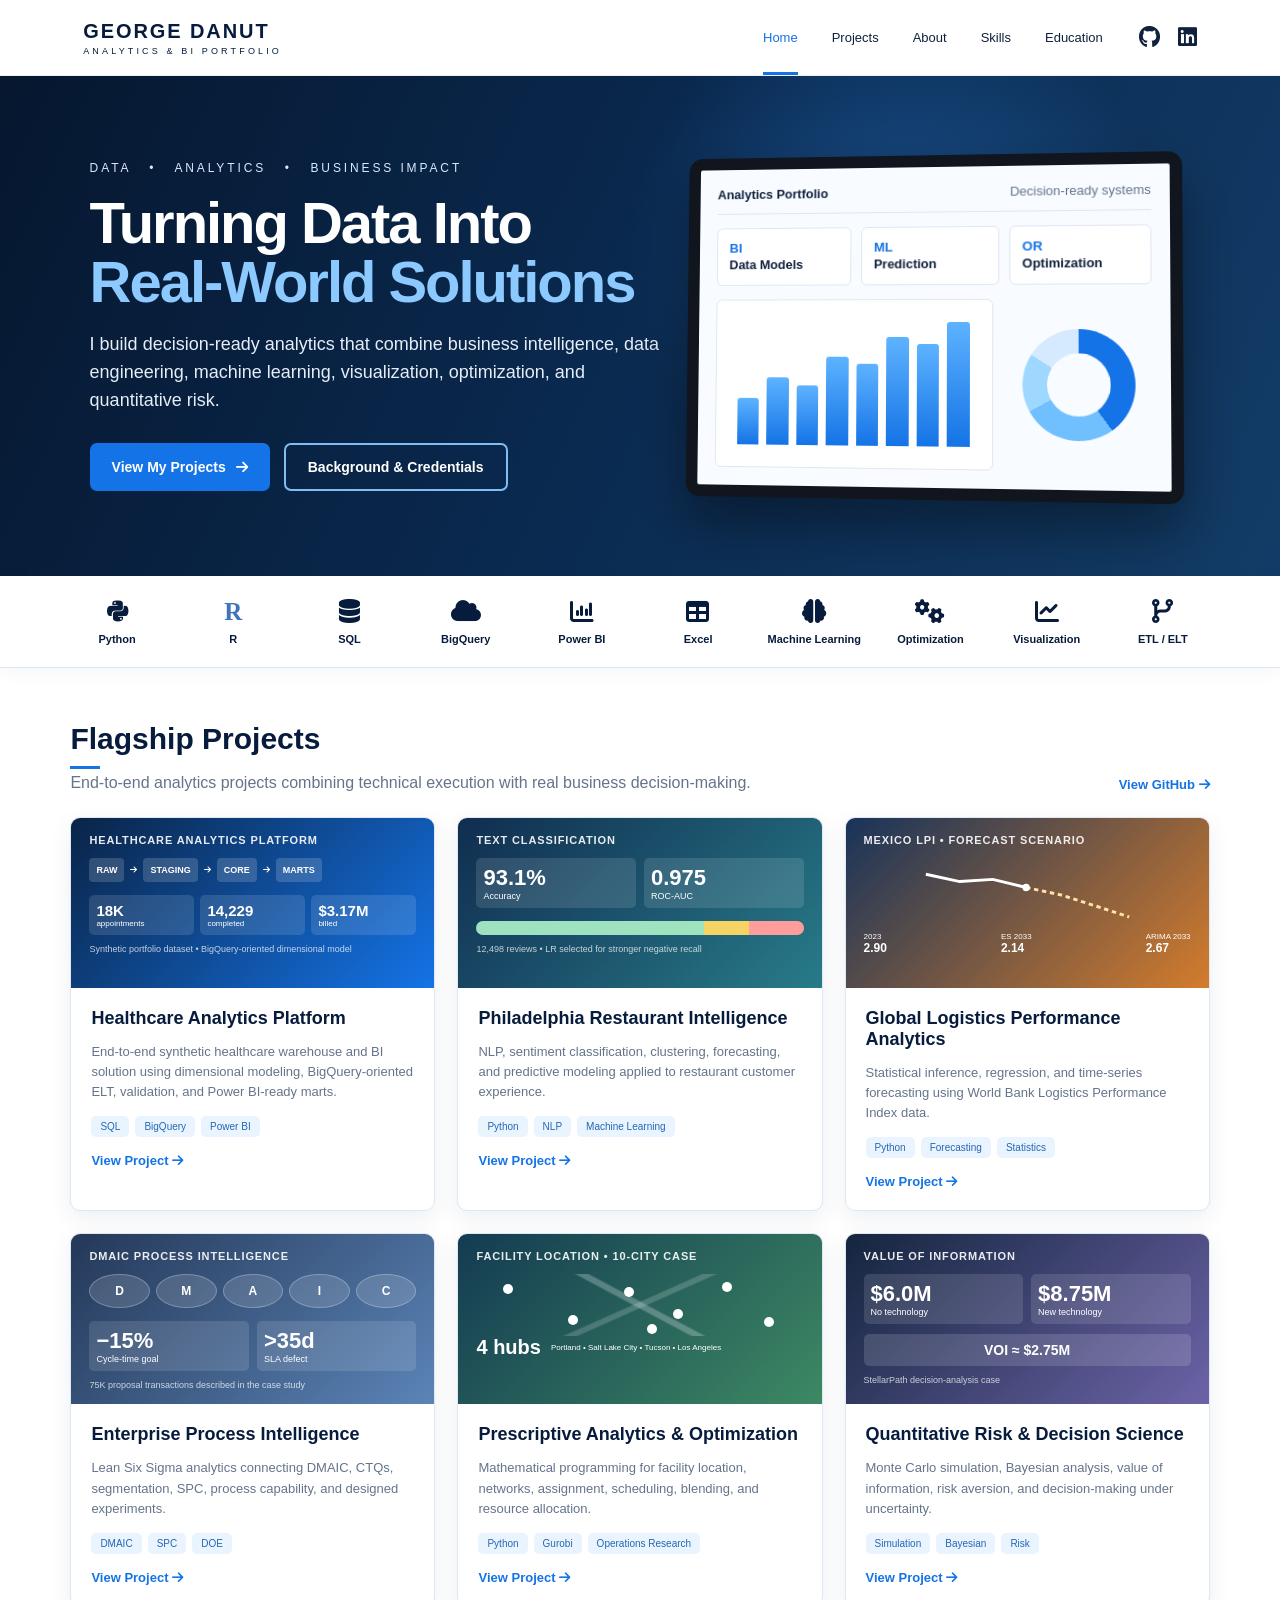
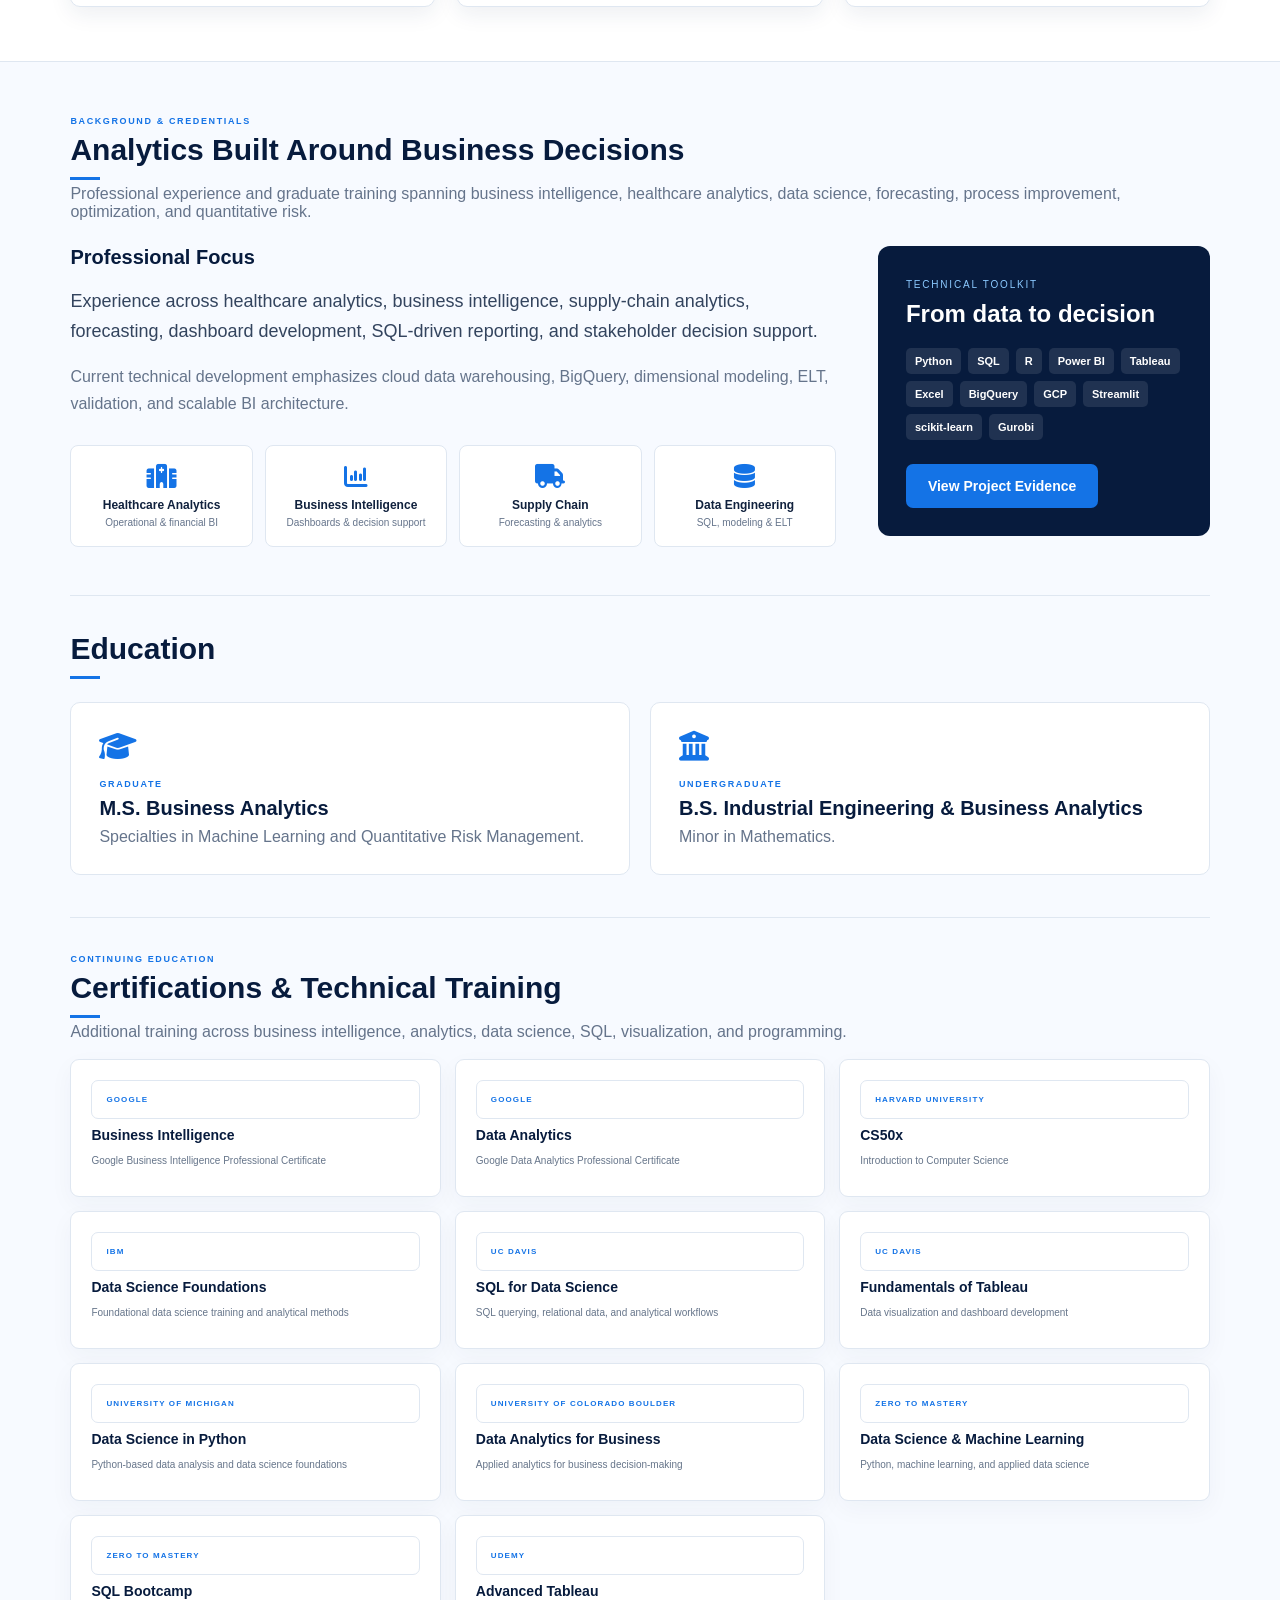
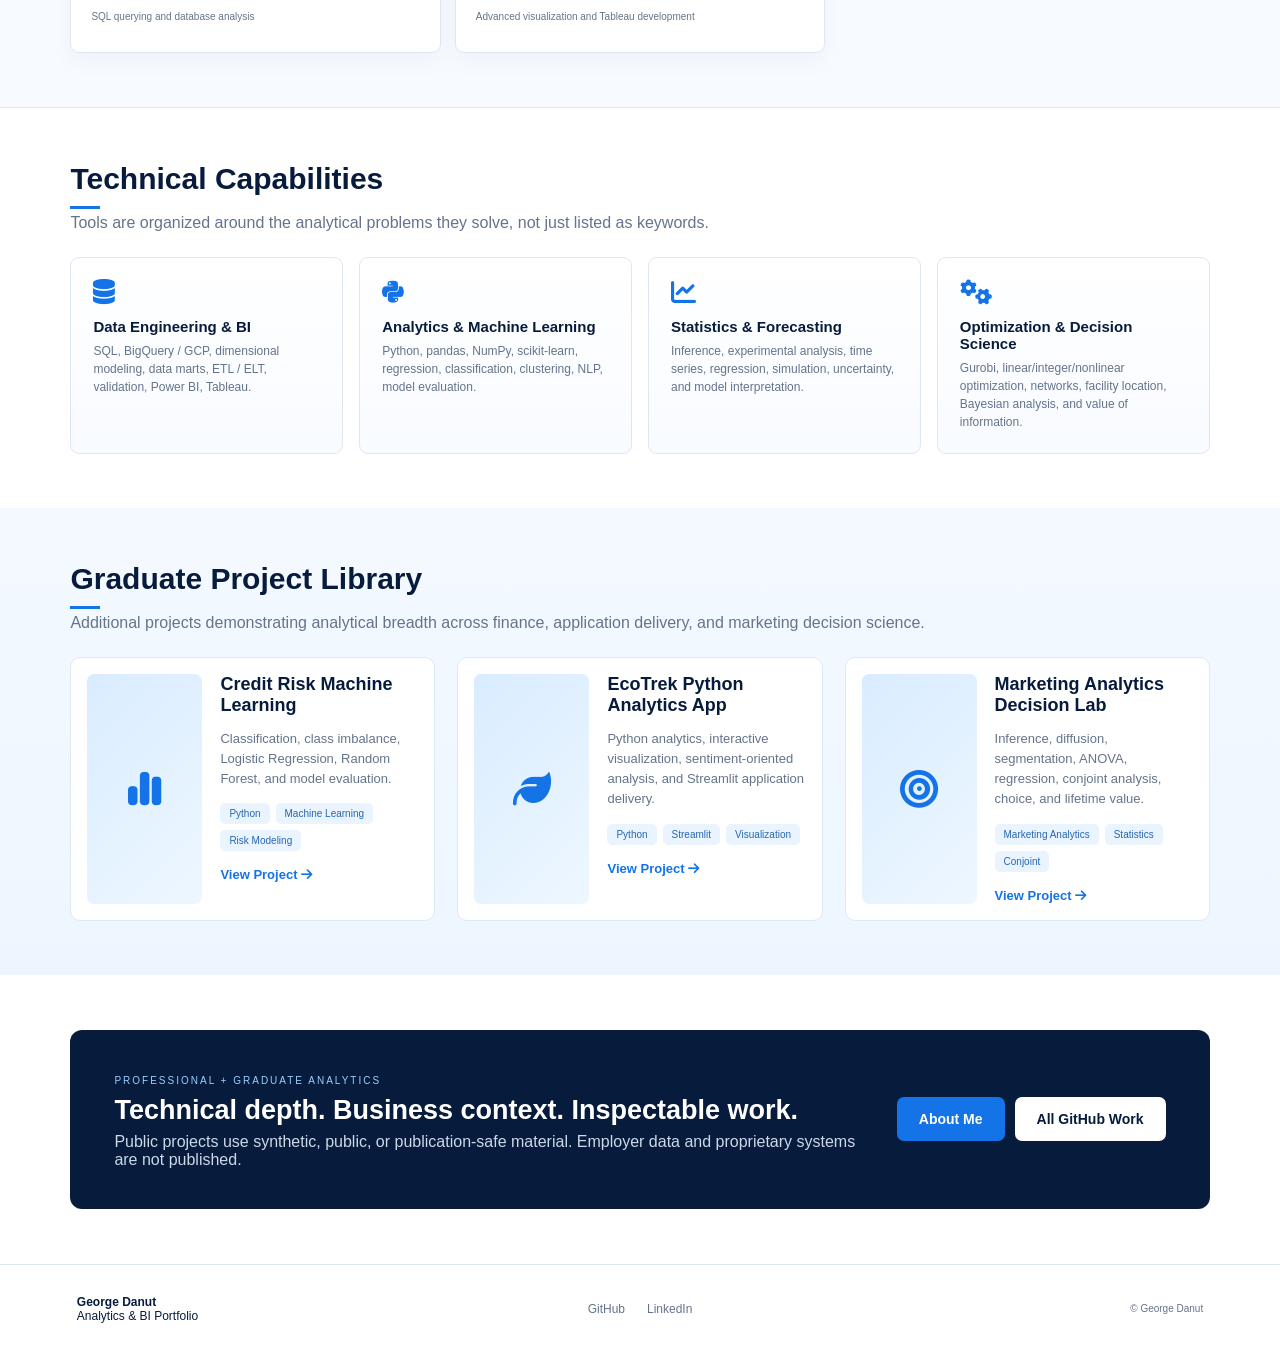
==== commit eff61708: "Load fresh stylesheet with continuing education layout" ====
--- a/index.html
+++ b/index.html
@@ -5,7 +5,7 @@
 <meta name="viewport" content="width=device-width,initial-scale=1">
 <meta name="description" content="George Danut — Analytics, Business Intelligence, Data Engineering, Machine Learning, Optimization and Decision Science portfolio.">
 <title>George Danut | Analytics & BI Portfolio</title>
-<link rel="stylesheet" href="assets/css/portfolio.css?v=20261006-2">
+<link rel="stylesheet" href="assets/css/portfolio-v2.css">
 <link rel="stylesheet" href="https://cdnjs.cloudflare.com/ajax/libs/font-awesome/6.5.2/css/all.min.css">
 </head>
 <body>
--- a/assets/css/portfolio-v2.css
+++ b/assets/css/portfolio-v2.css
@@ -0,0 +1,18 @@
+:root{--navy:#071b3d;--blue:#1473e6;--sky:#5eb3ff;--ink:#10213d;--muted:#65748b;--line:#dfe7f1;--soft:#f4f8fc;--white:#fff}*{box-sizing:border-box}html{scroll-behavior:smooth}body{margin:0;font-family:Inter,Segoe UI,Arial,sans-serif;color:var(--ink);background:#fff}a{text-decoration:none;color:inherit}.topbar{height:76px;padding:0 6.5%;display:flex;align-items:center;gap:36px;position:sticky;top:0;background:rgba(255,255,255,.96);backdrop-filter:blur(12px);z-index:20;border-bottom:1px solid #edf1f6}.brand{margin-right:auto;display:flex;flex-direction:column;letter-spacing:.12em;color:var(--navy)}.brand strong{font-size:20px}.brand span{font-size:9px;letter-spacing:.35em;margin-top:3px}.navlinks{display:flex;height:100%;align-items:center;gap:34px;font-size:13px}.navlinks a{height:100%;display:flex;align-items:center;position:relative}.navlinks a:hover,.navlinks .active{color:var(--blue)}.navlinks .active:after{content:"";height:3px;background:var(--blue);position:absolute;left:0;right:0;bottom:0}.social{display:flex;gap:18px;font-size:22px}.hero{min-height:500px;display:grid;grid-template-columns:1.05fr .95fr;align-items:center;padding:65px 7%;color:white;background:radial-gradient(circle at 70% 35%,rgba(46,133,232,.35),transparent 28%),linear-gradient(115deg,#06172f 0%,#0a2a50 50%,#123c67 100%);overflow:hidden}.hero-copy{max-width:760px}.eyebrow{font-size:12px;letter-spacing:.24em;margin-bottom:18px;color:#d9eaff}.hero h1{font-size:58px;line-height:1.02;margin:0 0 20px;letter-spacing:-.035em}.hero h1 span{color:#8bc9ff}.hero p{font-size:18px;line-height:1.55;max-width:700px;color:#e5edf7}.hero-actions{display:flex;gap:14px;margin-top:28px}.btn{padding:14px 22px;border-radius:7px;font-weight:700;font-size:14px;display:inline-flex;gap:10px;align-items:center}.btn.primary{background:var(--blue);color:white}.btn.ghost{border:2px solid #7fbdf4;color:white}.btn.light{background:white;color:var(--navy)}.hero-visual{display:flex;justify-content:center;perspective:900px}.screen{width:min(590px,95%);background:#f8fbff;color:var(--ink);border:12px solid #10151e;border-radius:14px;box-shadow:0 28px 55px rgba(0,0,0,.4);transform:rotateY(-5deg) rotateX(2deg);padding:18px}.screen-head{display:flex;justify-content:space-between;font-size:13px;border-bottom:1px solid var(--line);padding-bottom:12px}.screen-head span{color:var(--muted)}.kpis{display:grid;grid-template-columns:repeat(3,1fr);gap:10px;margin:14px 0}.kpis div{background:white;border:1px solid var(--line);border-radius:6px;padding:12px}.kpis small{display:block;color:var(--blue);font-weight:800}.kpis strong{font-size:13px}.chart-area{display:grid;grid-template-columns:2fr 1fr;gap:14px;height:170px}.bars{display:flex;align-items:end;gap:8px;padding:22px;background:white;border:1px solid var(--line);border-radius:6px}.bars i{display:block;flex:1;background:linear-gradient(var(--sky),var(--blue));border-radius:3px 3px 0 0}.donut{margin:auto;width:110px;height:110px;border-radius:50%;background:conic-gradient(var(--blue) 0 40%,#70c0ff 40% 67%,#9ed8ff 67% 84%,#d5eaff 84%);position:relative}.donut:after{content:"";position:absolute;inset:24px;background:#f8fbff;border-radius:50%}.skillbar{display:grid;grid-template-columns:repeat(10,1fr);gap:10px;padding:22px 5%;border-bottom:1px solid var(--line);box-shadow:0 4px 16px rgba(25,60,100,.05)}.skillbar div{text-align:center;color:var(--navy);font-size:24px}.skillbar span{display:block;font-size:11px;font-weight:700;margin-top:7px}.skillbar b{font-family:Georgia;font-size:25px;color:#4073bd}.section{padding:54px 5.5%}.section-title{display:flex;justify-content:space-between;align-items:end;margin-bottom:25px}.section-title h2{font-size:30px;margin:0 0 5px;color:var(--navy)}.section-title h2:after{content:"";display:block;width:30px;height:3px;background:var(--blue);margin-top:10px}.section-title p{margin:0;color:var(--muted)}.section-title>a,.project-body>a,.grad-card a{color:var(--blue);font-weight:700;font-size:13px}.project-grid{display:grid;grid-template-columns:repeat(3,1fr);gap:22px}.project-card{border:1px solid var(--line);border-radius:10px;overflow:hidden;background:white;box-shadow:0 7px 22px rgba(22,55,90,.08);transition:.2s}.project-card:hover{transform:translateY(-4px);box-shadow:0 12px 30px rgba(22,55,90,.14)}.project-art{height:170px;position:relative;overflow:hidden;display:flex;align-items:center;justify-content:center;color:white;font-size:50px;background:linear-gradient(135deg,#0a2447,#1473e6)}.project-art.restaurant{background:linear-gradient(135deg,#102d50,#287b89)}.project-art.logistics{background:linear-gradient(135deg,#17335a,#d47c2c)}.project-art.process{background:linear-gradient(135deg,#243858,#5b84b7)}.project-art.optimization{background:linear-gradient(135deg,#133b52,#3d8963)}.project-art.risk{background:linear-gradient(135deg,#14253e,#6c63a7)}.project-art>i{opacity:.9}.mini-chart{position:absolute;bottom:16px;left:18px;right:18px;height:48px;display:flex;gap:5px;align-items:end;opacity:.55}.mini-chart span{background:white;flex:1;border-radius:2px 2px 0 0}.mini-chart span:nth-child(1){height:30%}.mini-chart span:nth-child(2){height:60%}.mini-chart span:nth-child(3){height:45%}.mini-chart span:nth-child(4){height:85%}.mini-chart span:nth-child(5){height:70%}.project-body{padding:20px}.project-body h3,.grad-card h3{margin:0 0 10px;color:var(--navy);font-size:18px}.project-body p,.grad-card p{font-size:13px;line-height:1.55;color:var(--muted);min-height:60px}.tags{display:flex;flex-wrap:wrap;gap:6px;margin:14px 0}.tags span{background:#eaf4ff;color:#2467b4;padding:5px 9px;border-radius:5px;font-size:10px}.graduate{background:linear-gradient(180deg,#f4f9ff,#edf6ff)}.graduate-grid{display:grid;grid-template-columns:repeat(3,1fr);gap:22px}.grad-card{display:grid;grid-template-columns:115px 1fr;gap:18px;padding:16px;background:white;border:1px solid #dce9f6;border-radius:10px}.grad-art{border-radius:7px;background:linear-gradient(135deg,#d9ecff,#eef7ff);display:flex;align-items:center;justify-content:center;color:var(--blue);font-size:38px}.grad-card p{min-height:auto}.cta{margin:55px 5.5%;padding:40px 44px;background:var(--navy);color:white;border-radius:12px;display:flex;align-items:center;justify-content:space-between;gap:30px}.cta span{font-size:10px;letter-spacing:.2em;color:#9bcfff}.cta h2{margin:7px 0;font-size:27px}.cta p{margin:0;color:#cbd9e9}.cta>div:last-child{display:flex;gap:10px;white-space:nowrap}footer{padding:30px 6%;display:grid;grid-template-columns:1fr auto 1fr;align-items:center;border-top:1px solid var(--line);color:var(--muted);font-size:12px}footer>div:first-child{display:flex;flex-direction:column;color:var(--navy)}footer>div:nth-child(2){display:flex;gap:22px}footer small{text-align:right}@media(max-width:1050px){.hero{grid-template-columns:1fr;padding-top:55px}.hero-visual{margin-top:45px}.skillbar{grid-template-columns:repeat(5,1fr)}.project-grid{grid-template-columns:repeat(2,1fr)}.graduate-grid{grid-template-columns:1fr}.navlinks{display:none}}@media(max-width:650px){.topbar{padding:0 5%}.hero{padding:50px 6%}.hero h1{font-size:40px}.hero p{font-size:16px}.hero-actions{flex-direction:column;align-items:flex-start}.skillbar{grid-template-columns:repeat(2,1fr)}.project-grid{grid-template-columns:1fr}.section{padding:42px 5%}.section-title{align-items:start;gap:14px;flex-direction:column}.grad-card{grid-template-columns:75px 1fr}.cta{margin:35px 5%;padding:30px;flex-direction:column;align-items:flex-start}.cta>div:last-child{white-space:normal;flex-wrap:wrap}footer{grid-template-columns:1fr;gap:16px;text-align:center}footer>div:first-child,footer>div:nth-child(2){align-items:center;justify-content:center}footer small{text-align:center}.social{font-size:19px}.brand strong{font-size:16px}}
+/* Background & credentials */
+.subhero{min-height:360px;padding:70px 7%;display:grid;grid-template-columns:1.3fr .7fr;gap:60px;align-items:center;color:#fff;background:radial-gradient(circle at 75% 35%,rgba(46,133,232,.35),transparent 28%),linear-gradient(115deg,#06172f,#0a2a50 55%,#123c67)}
+.subhero h1{font-size:48px;line-height:1.05;margin:0 0 18px;letter-spacing:-.03em}.subhero h1 span{color:#8bc9ff}.subhero p{max-width:760px;color:#dce8f6;font-size:17px;line-height:1.6}
+.credential-visual{justify-self:center;width:260px;height:210px;border:1px solid rgba(255,255,255,.25);background:rgba(255,255,255,.08);border-radius:14px;display:flex;flex-direction:column;align-items:center;justify-content:center;box-shadow:0 20px 40px rgba(0,0,0,.2);backdrop-filter:blur(6px)}.credential-visual i{font-size:55px;color:#8bc9ff;margin-bottom:18px}.credential-visual strong{font-size:20px}.credential-visual span{font-size:11px;color:#c9d9ea;margin-top:6px}
+.about-grid{display:grid;grid-template-columns:1.5fr .65fr;gap:42px}.lead{font-size:18px;line-height:1.65;color:#33445e}.about-main>p:not(.lead){color:var(--muted);line-height:1.65}.experience-strip{display:grid;grid-template-columns:repeat(4,1fr);gap:12px;margin-top:28px}.experience-strip div{padding:18px 12px;border:1px solid var(--line);border-radius:8px;text-align:center;background:#fff}.experience-strip i{display:block;color:var(--blue);font-size:24px;margin-bottom:10px}.experience-strip b,.experience-strip span{display:block}.experience-strip b{font-size:12px}.experience-strip span{font-size:10px;color:var(--muted);margin-top:5px}
+.profile-card{background:var(--navy);color:#fff;border-radius:12px;padding:28px;align-self:start}.profile-card>span{font-size:10px;letter-spacing:.18em;color:#8bc9ff}.profile-card h3{font-size:24px;margin:8px 0 20px}.tool-cloud{display:flex;flex-wrap:wrap;gap:7px;margin-bottom:24px}.tool-cloud b{font-size:11px;padding:7px 9px;border-radius:5px;background:rgba(255,255,255,.1);font-weight:600}
+.education-section{background:var(--soft)}.education-grid{display:grid;grid-template-columns:repeat(2,1fr);gap:20px}.education-grid article{background:#fff;border:1px solid var(--line);border-radius:10px;padding:28px;position:relative}.education-grid i{font-size:30px;color:var(--blue);margin-bottom:18px}.education-grid span{display:block;font-size:9px;letter-spacing:.18em;color:var(--blue);font-weight:800}.education-grid h3{color:var(--navy);font-size:20px;margin:8px 0}.education-grid p{color:var(--muted);margin:0}
+.breadth-grid{display:grid;grid-template-columns:repeat(4,1fr);gap:16px}.breadth-grid>div{border:1px solid var(--line);border-radius:9px;padding:20px;background:#fff}.breadth-grid i{color:var(--blue);font-size:23px}.breadth-grid h3{font-size:14px;color:var(--navy);margin:12px 0 7px}.breadth-grid p{font-size:12px;line-height:1.5;color:var(--muted);margin:0}
+.cert-section{background:#f7faff}.cert-grid{display:grid;grid-template-columns:repeat(4,1fr);gap:10px}.cert-grid span{padding:14px;background:#fff;border:1px solid var(--line);border-radius:7px;font-size:12px;font-weight:700;color:#33445e}
+.skills-detail{background:#fff}.skills-grid{display:grid;grid-template-columns:repeat(4,1fr);gap:16px}.skill-card{border:1px solid var(--line);border-radius:9px;padding:22px;background:linear-gradient(180deg,#fff,#f8fbff)}.skill-card i{font-size:25px;color:var(--blue)}.skill-card h3{font-size:15px;color:var(--navy);margin:13px 0 7px}.skill-card p{font-size:12px;line-height:1.5;color:var(--muted);margin:0}
+@media(max-width:900px){.subhero,.about-grid{grid-template-columns:1fr}.credential-visual{display:none}.experience-strip,.breadth-grid,.cert-grid,.skills-grid{grid-template-columns:repeat(2,1fr)}}@media(max-width:600px){.subhero{padding:50px 6%}.subhero h1{font-size:37px}.experience-strip,.education-grid,.breadth-grid,.cert-grid,.skills-grid{grid-template-columns:1fr}}
+
+.project-art.evidence{display:block;padding:16px 18px;font-size:inherit;text-align:left}.evidence-title{font-size:11px;font-weight:800;letter-spacing:.08em;text-transform:uppercase;opacity:.9;margin-bottom:12px}.evidence small{display:block;font-size:9px;opacity:.75;margin-top:9px}.pipeline{display:flex;align-items:center;gap:6px;font-size:9px}.pipeline b{padding:7px;background:rgba(255,255,255,.16);border-radius:4px}.pipeline i{font-size:8px}.evidence-kpis{display:grid;grid-template-columns:repeat(3,1fr);gap:6px;margin-top:13px}.evidence-kpis span,.metric-pair span{background:rgba(255,255,255,.12);border-radius:5px;padding:7px;font-size:8px}.evidence-kpis strong,.metric-pair strong{display:block;font-size:15px}.metric-pair{display:grid;grid-template-columns:1fr 1fr;gap:8px}.metric-pair span{font-size:9px}.metric-pair strong{font-size:22px}.sentiment-bar{height:14px;display:flex;border-radius:7px;overflow:hidden;margin-top:13px;background:rgba(255,255,255,.15)}.sentiment-bar i:nth-child(1){background:#9fe2bf}.sentiment-bar i:nth-child(2){background:#f6d365}.sentiment-bar i:nth-child(3){background:#ff9d9d}.evidence svg{width:100%;height:70px;overflow:visible}.chart-labels{display:flex;justify-content:space-between;font-size:8px}.chart-labels b{display:block;font-size:12px}.dmaic{display:grid;grid-template-columns:repeat(5,1fr);gap:6px;margin-bottom:13px}.dmaic b{background:rgba(255,255,255,.14);border:1px solid rgba(255,255,255,.25);text-align:center;padding:9px 0;border-radius:50%;font-size:12px}.network{height:62px;position:relative;background:linear-gradient(28deg,transparent 48%,rgba(255,255,255,.25) 49%,rgba(255,255,255,.25) 51%,transparent 52%),linear-gradient(-24deg,transparent 48%,rgba(255,255,255,.18) 49%,rgba(255,255,255,.18) 51%,transparent 52%)}.network i{position:absolute;width:10px;height:10px;background:white;border-radius:50%}.network i:nth-child(1){left:8%;top:15%}.network i:nth-child(2){left:28%;top:65%}.network i:nth-child(3){left:45%;top:20%}.network i:nth-child(4){left:60%;top:55%}.network i:nth-child(5){left:75%;top:12%}.network i:nth-child(6){left:88%;top:68%}.network i:nth-child(7){left:52%;top:80%}.facility-result{display:flex;gap:10px;align-items:center}.facility-result strong{font-size:20px}.facility-result span{font-size:8px;max-width:180px}.voi{margin-top:10px;background:rgba(255,255,255,.14);padding:8px;border-radius:5px;text-align:center;font-size:14px}
+
+.integrated-about{background:#f7faff;border-top:1px solid var(--line);border-bottom:1px solid var(--line)}.section-kicker{display:block;font-size:9px;letter-spacing:.18em;font-weight:800;color:var(--blue);margin-bottom:7px}.integrated-about .about-main>h3{font-size:20px;color:var(--navy);margin:0 0 10px}.integrated-about .about-main>p{max-width:800px}.education-inline{margin-top:48px;padding-top:36px;border-top:1px solid var(--line)}.section-title.compact{margin-bottom:18px}.credential-row{margin-top:24px;padding:20px 24px;background:#fff;border:1px solid var(--line);border-radius:9px;display:flex;justify-content:space-between;align-items:center;gap:20px}.credential-row>div{display:flex;flex-wrap:wrap;gap:8px 16px;align-items:center}.credential-row span{width:100%;font-size:9px;letter-spacing:.14em;color:var(--blue);font-weight:800}.credential-row b{font-size:11px;color:#46566d}.credential-row>a{white-space:nowrap;color:var(--blue);font-size:11px;font-weight:800;text-decoration:none}@media(max-width:800px){.credential-row{align-items:flex-start;flex-direction:column}}
+
+.continuing-education{margin-top:42px;padding-top:36px;border-top:1px solid var(--line)}.portfolio-certs{display:grid;grid-template-columns:repeat(3,minmax(0,1fr));gap:14px}.portfolio-certs article{background:#fff;border:1px solid var(--line);border-radius:9px;padding:20px;min-height:138px;box-shadow:0 8px 24px rgba(26,48,82,.04)}.portfolio-certs article span{display:block;font-size:8px;letter-spacing:.14em;color:var(--blue);font-weight:800;margin-bottom:8px}.portfolio-certs article h3{font-size:14px;line-height:1.25;color:var(--navy);margin:0 0 8px}.portfolio-certs article p{font-size:10px;line-height:1.55;color:#66758a;margin:0}@media(max-width:900px){.portfolio-certs{grid-template-columns:repeat(2,minmax(0,1fr))}}@media(max-width:560px){.portfolio-certs{grid-template-columns:1fr}}
